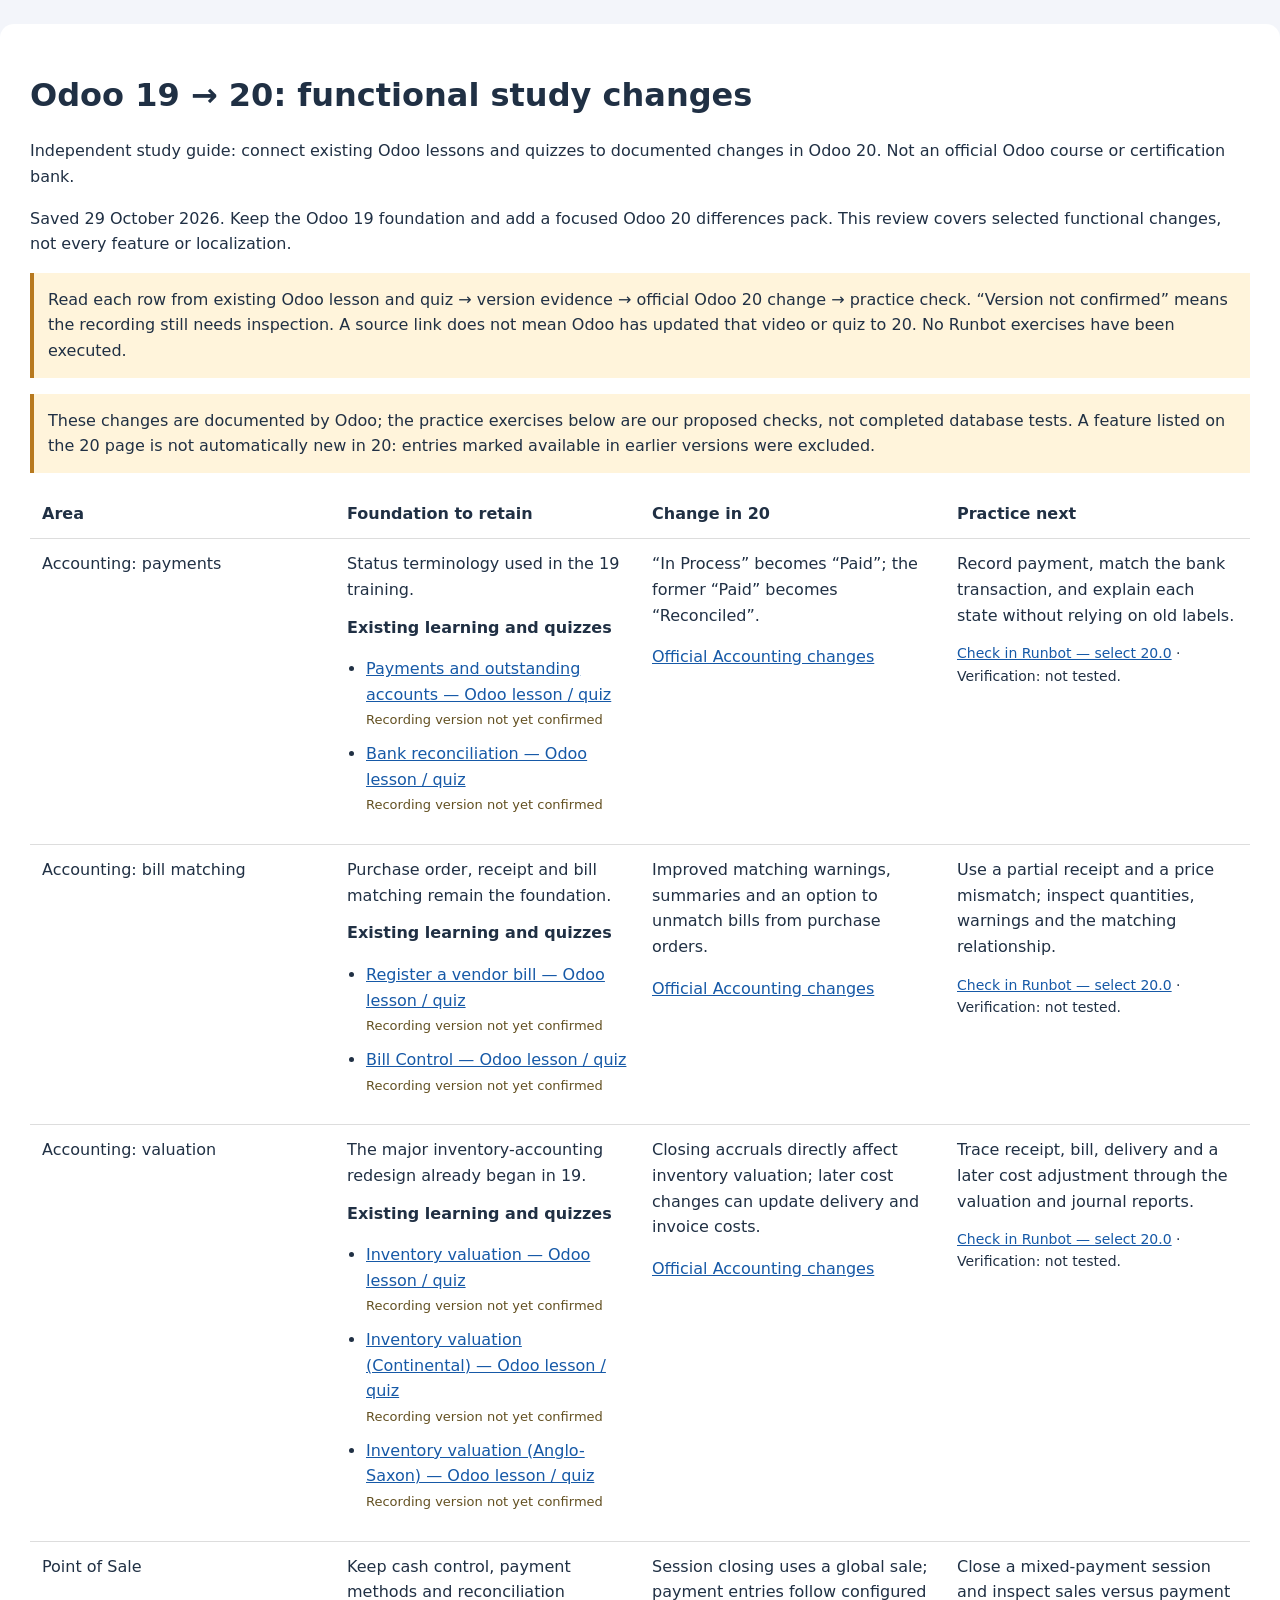
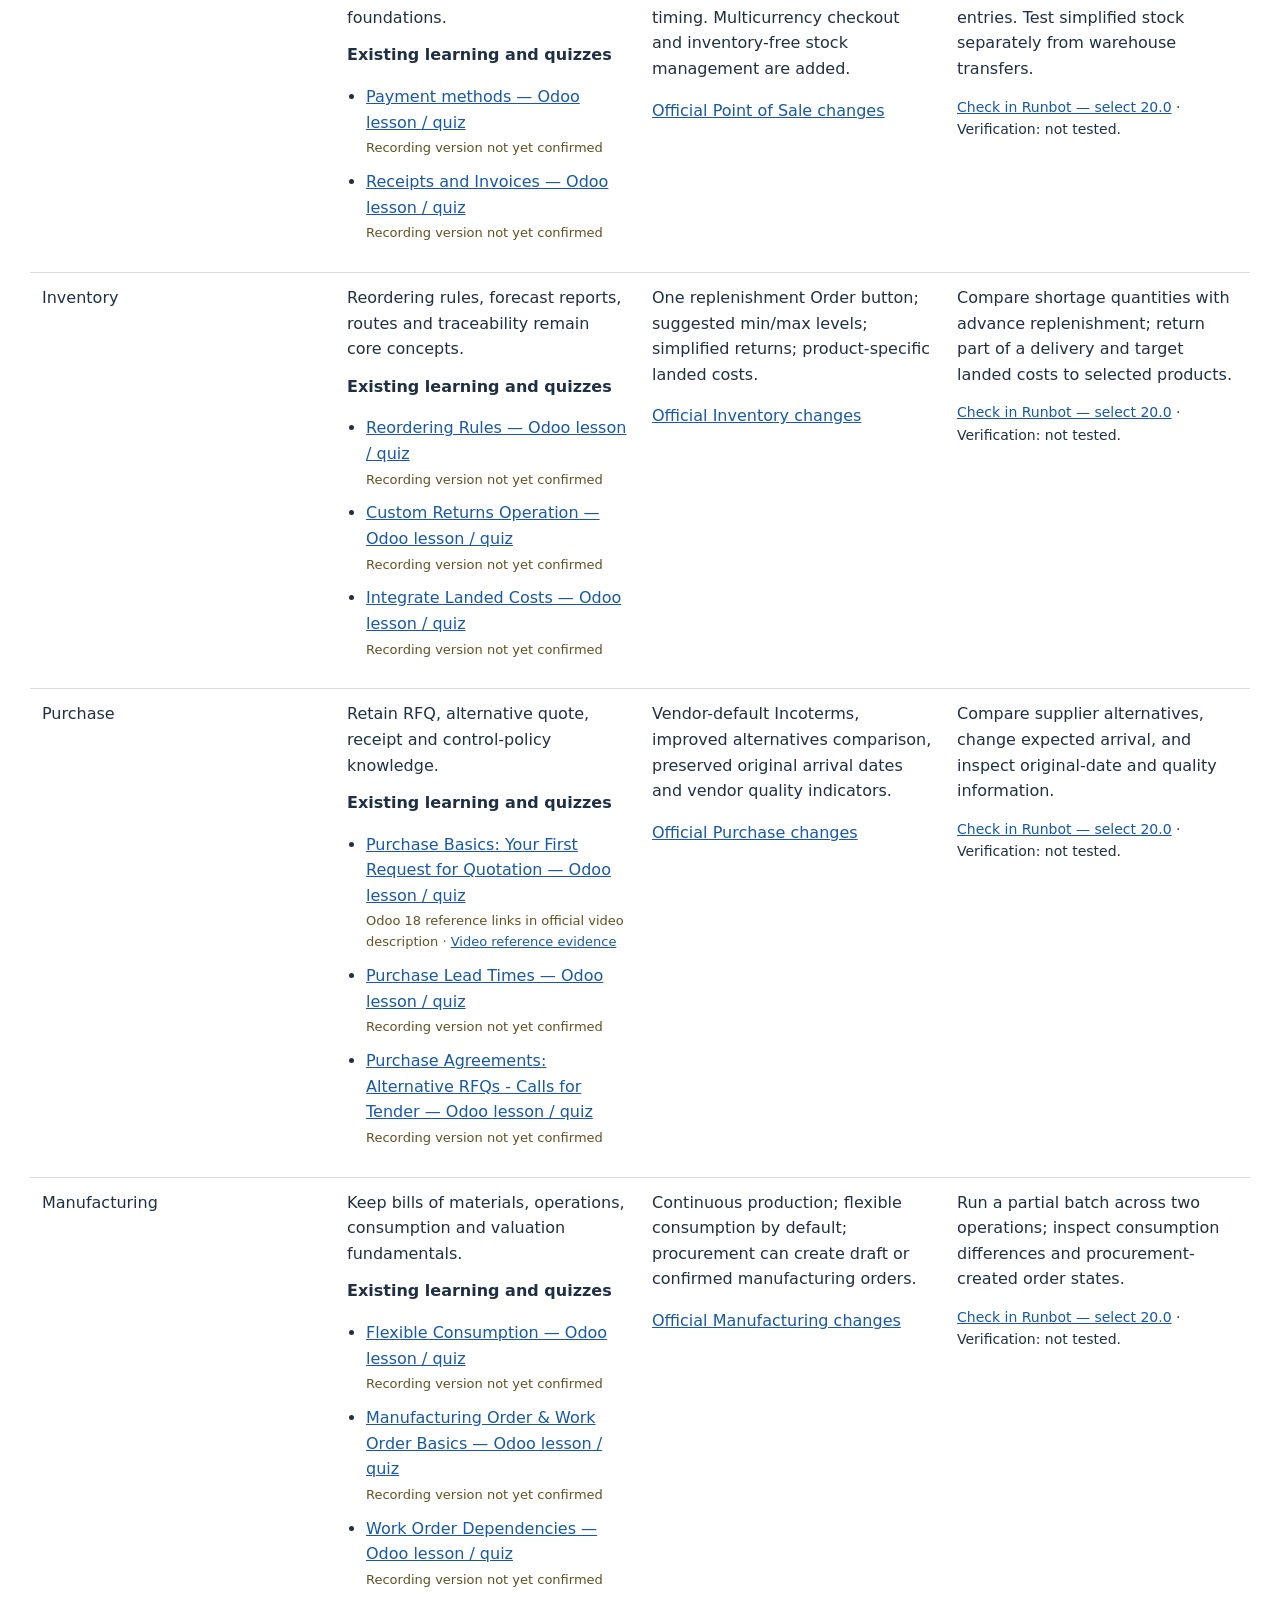
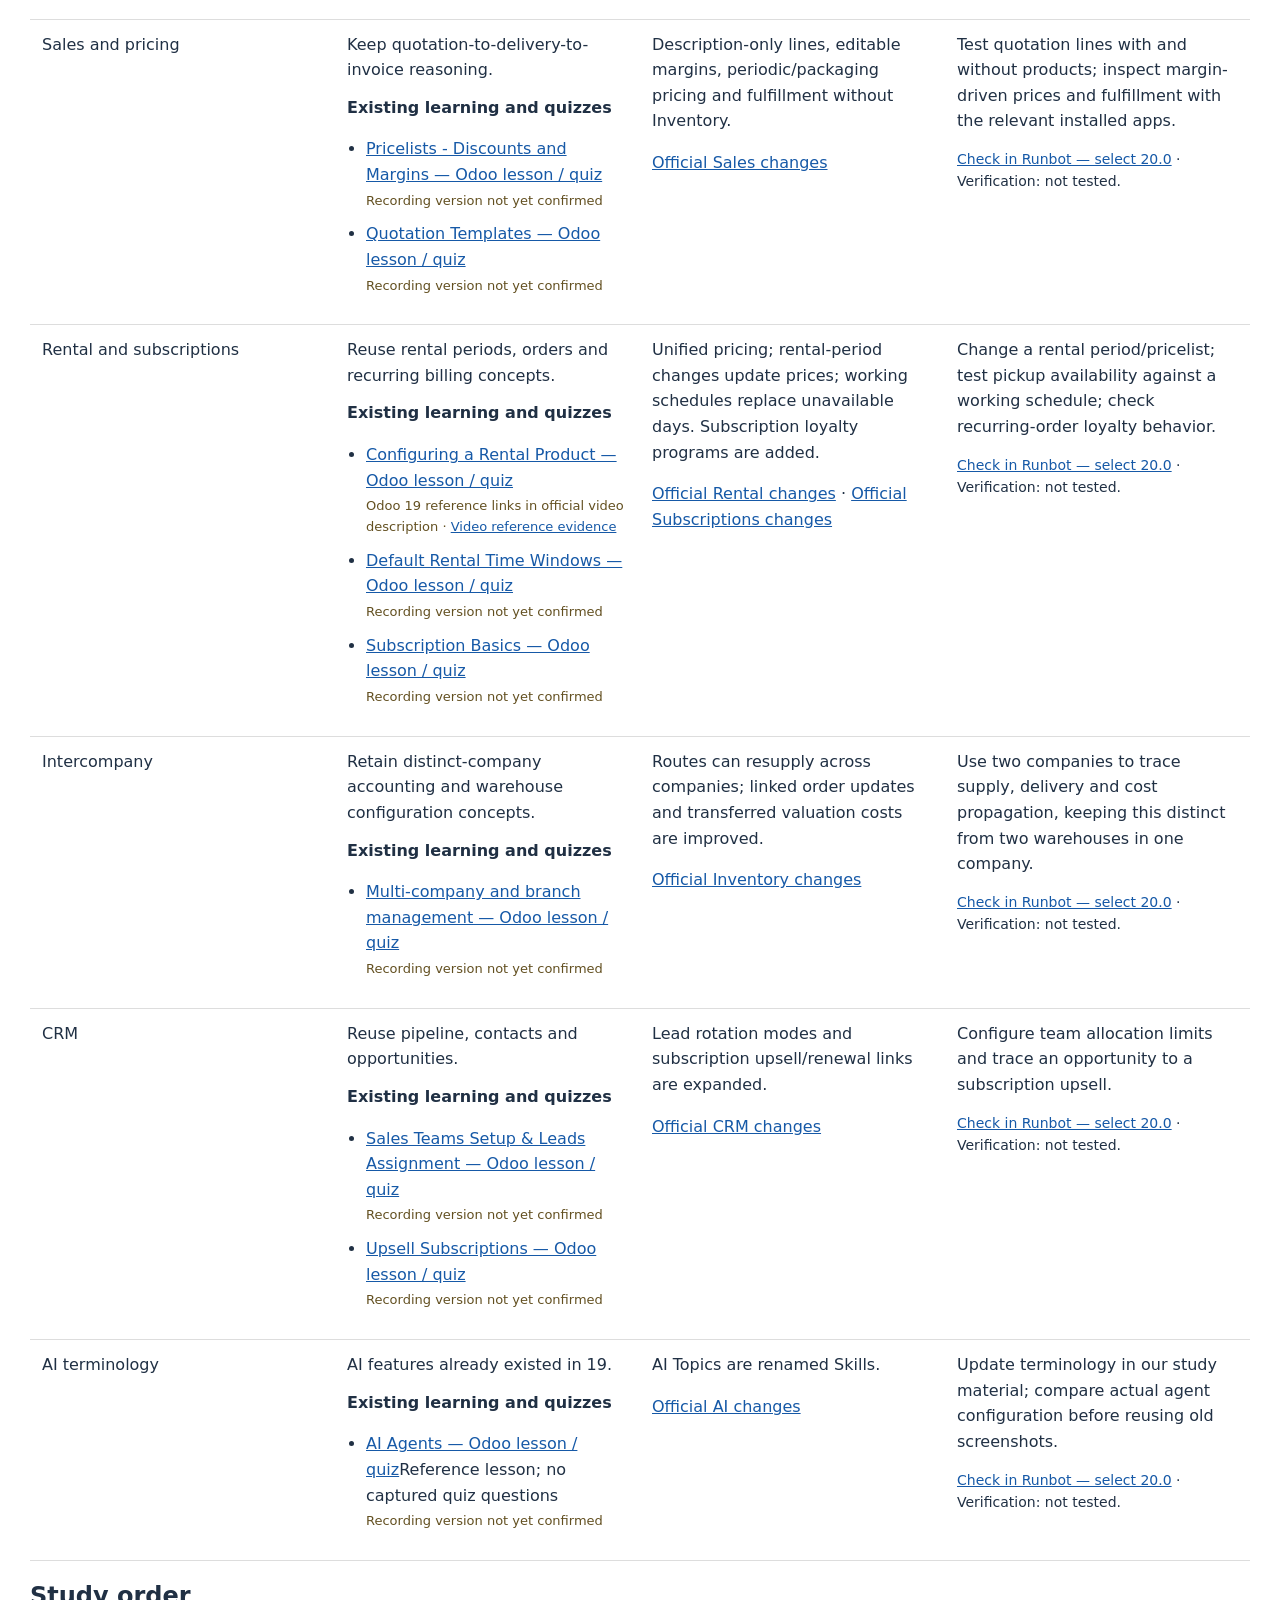
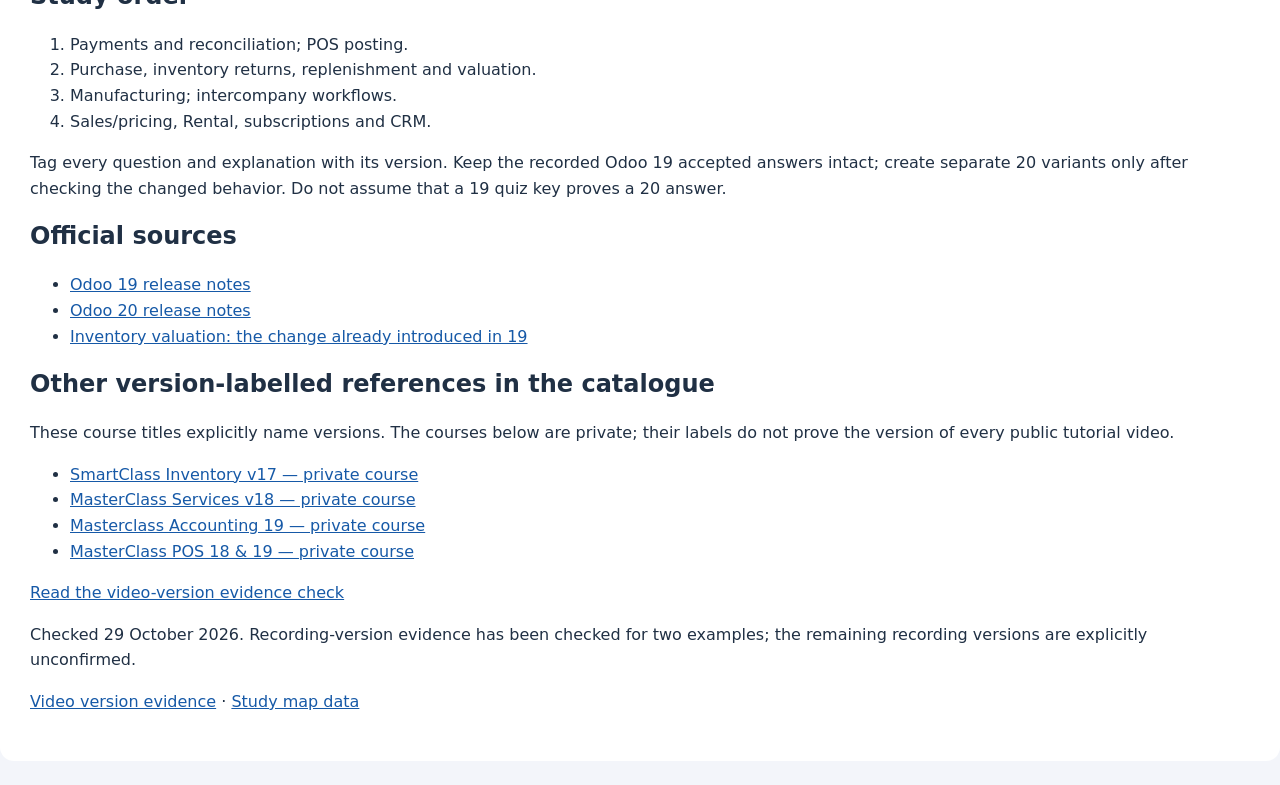
==== index.html @ f06b086a "Add version-linked Odoo 19 to 20 study map" ====
<!doctype html>
<html lang="en"><head><meta charset="utf-8"><meta name="viewport" content="width=device-width,initial-scale=1"><title>Odoo 19 → 20: functional study changes</title><style>body{font:16px/1.6 system-ui;color:#203044;background:#f3f5fa;margin:0}main{max-width:1100px;margin:24px auto;padding:30px;background:white;border-radius:14px}a{color:#1659a7}table{border-collapse:collapse;width:100%}td,th{padding:12px;text-align:left;border-bottom:1px solid #ddd;vertical-align:top}.note{padding:14px;background:#fff4db;border-left:4px solid #b7791f}h1,h2{line-height:1.3}@media(max-width:700px){main{margin:0;padding:18px}table{font-size:13px}} .learning-material ul{padding-left:19px}.version-note{font-size:13px;color:#635021;margin:3px 0 10px}.runbot-check{font-size:14px}.learning-material{margin-top:12px}table{table-layout:fixed}td{overflow-wrap:anywhere}main{max-width:1350px}</style><main><h1>Odoo 19 → 20: functional study changes</h1><p>Independent study guide: connect existing Odoo lessons and quizzes to documented changes in Odoo 20. Not an official Odoo course or certification bank.</p><p>Saved 29 October 2026. Keep the Odoo 19 foundation and add a focused Odoo 20 differences pack. This review covers selected functional changes, not every feature or localization.</p><div id="learning-version-guide" class="note">Read each row from existing Odoo lesson and quiz → version evidence → official Odoo 20 change → practice check. “Version not confirmed” means the recording still needs inspection. A source link does not mean Odoo has updated that video or quiz to 20. No Runbot exercises have been executed.</div><p class="note">These changes are documented by Odoo; the practice exercises below are our proposed checks, not completed database tests. A feature listed on the 20 page is not automatically new in 20: entries marked available in earlier versions were excluded.</p><table><thead><tr><th>Area</th><th>Foundation to retain</th><th>Change in 20</th><th>Practice next</th></tr></thead><tbody><tr><td>Accounting: payments</td><td>Status terminology used in the 19 training.<div class="learning-material"><strong>Existing learning and quizzes</strong><ul><li><a href="https://www.odoo.com/slides/slide/payments-and-outstanding-accounts-10561" target="_blank" rel="noopener noreferrer">Payments and outstanding accounts — Odoo lesson / quiz</a><p class="version-note">Recording version not yet confirmed</p></li><li><a href="https://www.odoo.com/slides/slide/bank-reconciliation-6562" target="_blank" rel="noopener noreferrer">Bank reconciliation — Odoo lesson / quiz</a><p class="version-note">Recording version not yet confirmed</p></li></ul></div></td><td>“In Process” becomes “Paid”; the former “Paid” becomes “Reconciled”.<p class="change-source"><a href="https://www.odoo.com/odoo-20-release-notes#table_of_content_heading_1_79" target="_blank" rel="noopener noreferrer">Official Accounting changes</a></p></td><td>Record payment, match the bank transaction, and explain each state without relying on old labels.<p class="runbot-check"><a href="https://runbot.odoo.com/" target="_blank" rel="noopener noreferrer">Check in Runbot — select 20.0</a> · Verification: not tested.</p></td></tr><tr><td>Accounting: bill matching</td><td>Purchase order, receipt and bill matching remain the foundation.<div class="learning-material"><strong>Existing learning and quizzes</strong><ul><li><a href="https://www.odoo.com/slides/slide/register-a-vendor-bill-6582" target="_blank" rel="noopener noreferrer">Register a vendor bill — Odoo lesson / quiz</a><p class="version-note">Recording version not yet confirmed</p></li><li><a href="https://www.odoo.com/slides/slide/bill-control-628" target="_blank" rel="noopener noreferrer">Bill Control — Odoo lesson / quiz</a><p class="version-note">Recording version not yet confirmed</p></li></ul></div></td><td>Improved matching warnings, summaries and an option to unmatch bills from purchase orders.<p class="change-source"><a href="https://www.odoo.com/odoo-20-release-notes#table_of_content_heading_1_79" target="_blank" rel="noopener noreferrer">Official Accounting changes</a></p></td><td>Use a partial receipt and a price mismatch; inspect quantities, warnings and the matching relationship.<p class="runbot-check"><a href="https://runbot.odoo.com/" target="_blank" rel="noopener noreferrer">Check in Runbot — select 20.0</a> · Verification: not tested.</p></td></tr><tr><td>Accounting: valuation</td><td>The major inventory-accounting redesign already began in 19.<div class="learning-material"><strong>Existing learning and quizzes</strong><ul><li><a href="https://www.odoo.com/slides/slide/inventory-valuation-7255" target="_blank" rel="noopener noreferrer">Inventory valuation — Odoo lesson / quiz</a><p class="version-note">Recording version not yet confirmed</p></li><li><a href="https://www.odoo.com/slides/slide/inventory-valuation-continental-7064" target="_blank" rel="noopener noreferrer">Inventory valuation (Continental) — Odoo lesson / quiz</a><p class="version-note">Recording version not yet confirmed</p></li><li><a href="https://www.odoo.com/slides/slide/inventory-valuation-anglo-saxon-7305" target="_blank" rel="noopener noreferrer">Inventory valuation (Anglo-Saxon) — Odoo lesson / quiz</a><p class="version-note">Recording version not yet confirmed</p></li></ul></div></td><td>Closing accruals directly affect inventory valuation; later cost changes can update delivery and invoice costs.<p class="change-source"><a href="https://www.odoo.com/odoo-20-release-notes#table_of_content_heading_1_79" target="_blank" rel="noopener noreferrer">Official Accounting changes</a></p></td><td>Trace receipt, bill, delivery and a later cost adjustment through the valuation and journal reports.<p class="runbot-check"><a href="https://runbot.odoo.com/" target="_blank" rel="noopener noreferrer">Check in Runbot — select 20.0</a> · Verification: not tested.</p></td></tr><tr><td>Point of Sale</td><td>Keep cash control, payment methods and reconciliation foundations.<div class="learning-material"><strong>Existing learning and quizzes</strong><ul><li><a href="https://www.odoo.com/slides/slide/payment-methods-9641" target="_blank" rel="noopener noreferrer">Payment methods — Odoo lesson / quiz</a><p class="version-note">Recording version not yet confirmed</p></li><li><a href="https://www.odoo.com/slides/slide/receipts-and-invoices-12833" target="_blank" rel="noopener noreferrer">Receipts and Invoices — Odoo lesson / quiz</a><p class="version-note">Recording version not yet confirmed</p></li></ul></div></td><td>Session closing uses a global sale; payment entries follow configured timing. Multicurrency checkout and inventory-free stock management are added.<p class="change-source"><a href="https://www.odoo.com/odoo-20-release-notes#table_of_content_heading_1_116" target="_blank" rel="noopener noreferrer">Official Point of Sale changes</a></p></td><td>Close a mixed-payment session and inspect sales versus payment entries. Test simplified stock separately from warehouse transfers.<p class="runbot-check"><a href="https://runbot.odoo.com/" target="_blank" rel="noopener noreferrer">Check in Runbot — select 20.0</a> · Verification: not tested.</p></td></tr><tr><td>Inventory</td><td>Reordering rules, forecast reports, routes and traceability remain core concepts.<div class="learning-material"><strong>Existing learning and quizzes</strong><ul><li><a href="https://www.odoo.com/slides/slide/reordering-rules-5378" target="_blank" rel="noopener noreferrer">Reordering Rules — Odoo lesson / quiz</a><p class="version-note">Recording version not yet confirmed</p></li><li><a href="https://www.odoo.com/slides/slide/custom-returns-operation-7351" target="_blank" rel="noopener noreferrer">Custom Returns Operation — Odoo lesson / quiz</a><p class="version-note">Recording version not yet confirmed</p></li><li><a href="https://www.odoo.com/slides/slide/integrate-landed-costs-662" target="_blank" rel="noopener noreferrer">Integrate Landed Costs — Odoo lesson / quiz</a><p class="version-note">Recording version not yet confirmed</p></li></ul></div></td><td>One replenishment Order button; suggested min/max levels; simplified returns; product-specific landed costs.<p class="change-source"><a href="https://www.odoo.com/odoo-20-release-notes#table_of_content_heading_1_104" target="_blank" rel="noopener noreferrer">Official Inventory changes</a></p></td><td>Compare shortage quantities with advance replenishment; return part of a delivery and target landed costs to selected products.<p class="runbot-check"><a href="https://runbot.odoo.com/" target="_blank" rel="noopener noreferrer">Check in Runbot — select 20.0</a> · Verification: not tested.</p></td></tr><tr><td>Purchase</td><td>Retain RFQ, alternative quote, receipt and control-policy knowledge.<div class="learning-material"><strong>Existing learning and quizzes</strong><ul><li><a href="https://www.odoo.com/slides/slide/purchase-basics-your-first-request-for-quotation-623" target="_blank" rel="noopener noreferrer">Purchase Basics: Your First Request for Quotation — Odoo lesson / quiz</a><p class="version-note">Odoo 18 reference links in official video description · <a href="video-versions.html">Video reference evidence</a></p></li><li><a href="https://www.odoo.com/slides/slide/purchase-lead-times-624" target="_blank" rel="noopener noreferrer">Purchase Lead Times — Odoo lesson / quiz</a><p class="version-note">Recording version not yet confirmed</p></li><li><a href="https://www.odoo.com/slides/slide/purchase-agreements-alternative-rfqs-calls-for-tender-7347" target="_blank" rel="noopener noreferrer">Purchase Agreements: Alternative RFQs - Calls for Tender — Odoo lesson / quiz</a><p class="version-note">Recording version not yet confirmed</p></li></ul></div></td><td>Vendor-default Incoterms, improved alternatives comparison, preserved original arrival dates and vendor quality indicators.<p class="change-source"><a href="https://www.odoo.com/odoo-20-release-notes#table_of_content_heading_1_118" target="_blank" rel="noopener noreferrer">Official Purchase changes</a></p></td><td>Compare supplier alternatives, change expected arrival, and inspect original-date and quality information.<p class="runbot-check"><a href="https://runbot.odoo.com/" target="_blank" rel="noopener noreferrer">Check in Runbot — select 20.0</a> · Verification: not tested.</p></td></tr><tr><td>Manufacturing</td><td>Keep bills of materials, operations, consumption and valuation fundamentals.<div class="learning-material"><strong>Existing learning and quizzes</strong><ul><li><a href="https://www.odoo.com/slides/slide/flexible-consumption-7250" target="_blank" rel="noopener noreferrer">Flexible Consumption — Odoo lesson / quiz</a><p class="version-note">Recording version not yet confirmed</p></li><li><a href="https://www.odoo.com/slides/slide/manufacturing-order-work-order-basics-5960" target="_blank" rel="noopener noreferrer">Manufacturing Order &amp; Work Order Basics — Odoo lesson / quiz</a><p class="version-note">Recording version not yet confirmed</p></li><li><a href="https://www.odoo.com/slides/slide/work-order-dependencies-7411" target="_blank" rel="noopener noreferrer">Work Order Dependencies — Odoo lesson / quiz</a><p class="version-note">Recording version not yet confirmed</p></li></ul></div></td><td>Continuous production; flexible consumption by default; procurement can create draft or confirmed manufacturing orders.<p class="change-source"><a href="https://www.odoo.com/odoo-20-release-notes#table_of_content_heading_1_108" target="_blank" rel="noopener noreferrer">Official Manufacturing changes</a></p></td><td>Run a partial batch across two operations; inspect consumption differences and procurement-created order states.<p class="runbot-check"><a href="https://runbot.odoo.com/" target="_blank" rel="noopener noreferrer">Check in Runbot — select 20.0</a> · Verification: not tested.</p></td></tr><tr><td>Sales and pricing</td><td>Keep quotation-to-delivery-to-invoice reasoning.<div class="learning-material"><strong>Existing learning and quizzes</strong><ul><li><a href="https://www.odoo.com/slides/slide/pricelists-discounts-and-margins-4537" target="_blank" rel="noopener noreferrer">Pricelists - Discounts and Margins — Odoo lesson / quiz</a><p class="version-note">Recording version not yet confirmed</p></li><li><a href="https://www.odoo.com/slides/slide/quotation-templates-8791" target="_blank" rel="noopener noreferrer">Quotation Templates — Odoo lesson / quiz</a><p class="version-note">Recording version not yet confirmed</p></li></ul></div></td><td>Description-only lines, editable margins, periodic/packaging pricing and fulfillment without Inventory.<p class="change-source"><a href="https://www.odoo.com/odoo-20-release-notes#table_of_content_heading_1_124" target="_blank" rel="noopener noreferrer">Official Sales changes</a></p></td><td>Test quotation lines with and without products; inspect margin-driven prices and fulfillment with the relevant installed apps.<p class="runbot-check"><a href="https://runbot.odoo.com/" target="_blank" rel="noopener noreferrer">Check in Runbot — select 20.0</a> · Verification: not tested.</p></td></tr><tr><td>Rental and subscriptions</td><td>Reuse rental periods, orders and recurring billing concepts.<div class="learning-material"><strong>Existing learning and quizzes</strong><ul><li><a href="https://www.odoo.com/slides/slide/configuring-a-rental-product-7314" target="_blank" rel="noopener noreferrer">Configuring a Rental Product — Odoo lesson / quiz</a><p class="version-note">Odoo 19 reference links in official video description · <a href="video-versions.html">Video reference evidence</a></p></li><li><a href="https://www.odoo.com/slides/slide/default-rental-time-windows-14599" target="_blank" rel="noopener noreferrer">Default Rental Time Windows — Odoo lesson / quiz</a><p class="version-note">Recording version not yet confirmed</p></li><li><a href="https://www.odoo.com/slides/slide/subscription-basics-697" target="_blank" rel="noopener noreferrer">Subscription Basics — Odoo lesson / quiz</a><p class="version-note">Recording version not yet confirmed</p></li></ul></div></td><td>Unified pricing; rental-period changes update prices; working schedules replace unavailable days. Subscription loyalty programs are added.<p class="change-source"><a href="https://www.odoo.com/odoo-20-release-notes#table_of_content_heading_1_122" target="_blank" rel="noopener noreferrer">Official Rental changes</a> · <a href="https://www.odoo.com/odoo-20-release-notes#table_of_content_heading_1_130" target="_blank" rel="noopener noreferrer">Official Subscriptions changes</a></p></td><td>Change a rental period/pricelist; test pickup availability against a working schedule; check recurring-order loyalty behavior.<p class="runbot-check"><a href="https://runbot.odoo.com/" target="_blank" rel="noopener noreferrer">Check in Runbot — select 20.0</a> · Verification: not tested.</p></td></tr><tr><td>Intercompany</td><td>Retain distinct-company accounting and warehouse configuration concepts.<div class="learning-material"><strong>Existing learning and quizzes</strong><ul><li><a href="https://www.odoo.com/slides/slide/multi-company-and-branch-management-10422" target="_blank" rel="noopener noreferrer">Multi-company and branch management — Odoo lesson / quiz</a><p class="version-note">Recording version not yet confirmed</p></li></ul></div></td><td>Routes can resupply across companies; linked order updates and transferred valuation costs are improved.<p class="change-source"><a href="https://www.odoo.com/odoo-20-release-notes#table_of_content_heading_1_104" target="_blank" rel="noopener noreferrer">Official Inventory changes</a></p></td><td>Use two companies to trace supply, delivery and cost propagation, keeping this distinct from two warehouses in one company.<p class="runbot-check"><a href="https://runbot.odoo.com/" target="_blank" rel="noopener noreferrer">Check in Runbot — select 20.0</a> · Verification: not tested.</p></td></tr><tr><td>CRM</td><td>Reuse pipeline, contacts and opportunities.<div class="learning-material"><strong>Existing learning and quizzes</strong><ul><li><a href="https://www.odoo.com/slides/slide/sales-teams-setup-leads-assignment-7507" target="_blank" rel="noopener noreferrer">Sales Teams Setup &amp; Leads Assignment — Odoo lesson / quiz</a><p class="version-note">Recording version not yet confirmed</p></li><li><a href="https://www.odoo.com/slides/slide/upsell-subscriptions-698" target="_blank" rel="noopener noreferrer">Upsell Subscriptions — Odoo lesson / quiz</a><p class="version-note">Recording version not yet confirmed</p></li></ul></div></td><td>Lead rotation modes and subscription upsell/renewal links are expanded.<p class="change-source"><a href="https://www.odoo.com/odoo-20-release-notes#table_of_content_heading_1_89" target="_blank" rel="noopener noreferrer">Official CRM changes</a></p></td><td>Configure team allocation limits and trace an opportunity to a subscription upsell.<p class="runbot-check"><a href="https://runbot.odoo.com/" target="_blank" rel="noopener noreferrer">Check in Runbot — select 20.0</a> · Verification: not tested.</p></td></tr><tr><td>AI terminology</td><td>AI features already existed in 19.<div class="learning-material"><strong>Existing learning and quizzes</strong><ul><li><a href="https://www.odoo.com/slides/slide/ai-agents-13316" target="_blank" rel="noopener noreferrer">AI Agents — Odoo lesson / quiz</a><span>Reference lesson; no captured quiz questions</span><p class="version-note">Recording version not yet confirmed</p></li></ul></div></td><td>AI Topics are renamed Skills.<p class="change-source"><a href="https://www.odoo.com/odoo-20-release-notes#table_of_content_heading_1_81" target="_blank" rel="noopener noreferrer">Official AI changes</a></p></td><td>Update terminology in our study material; compare actual agent configuration before reusing old screenshots.<p class="runbot-check"><a href="https://runbot.odoo.com/" target="_blank" rel="noopener noreferrer">Check in Runbot — select 20.0</a> · Verification: not tested.</p></td></tr></tbody></table><h2>Study order</h2><ol><li>Payments and reconciliation; POS posting.</li><li>Purchase, inventory returns, replenishment and valuation.</li><li>Manufacturing; intercompany workflows.</li><li>Sales/pricing, Rental, subscriptions and CRM.</li></ol><p>Tag every question and explanation with its version. Keep the recorded Odoo 19 accepted answers intact; create separate 20 variants only after checking the changed behavior. Do not assume that a 19 quiz key proves a 20 answer.</p><h2>Official sources</h2><ul><li><a href="https://www.odoo.com/odoo-19-release-notes" target="_blank" rel="noopener noreferrer">Odoo 19 release notes</a></li><li><a href="https://www.odoo.com/odoo-20-release-notes" target="_blank" rel="noopener noreferrer">Odoo 20 release notes</a></li><li><a href="https://www.odoo.com/documentation/20.0/applications/inventory_and_mrp/inventory/inventory_valuation/cheat_sheet.html" target="_blank" rel="noopener noreferrer">Inventory valuation: the change already introduced in 19</a></li></ul><section id="version-labelled-courses"><h2>Other version-labelled references in the catalogue</h2><p>These course titles explicitly name versions. The courses below are private; their labels do not prove the version of every public tutorial video.</p><ul><li><a href="https://www.odoo.com/slides/smartclass-inventory-v17-335" target="_blank" rel="noopener noreferrer">SmartClass Inventory v17 — private course</a></li><li><a href="https://www.odoo.com/slides/masterclass-services-v18-467" target="_blank" rel="noopener noreferrer">MasterClass Services v18 — private course</a></li><li><a href="https://www.odoo.com/slides/masterclass-accounting-19-507" target="_blank" rel="noopener noreferrer">Masterclass Accounting 19 — private course</a></li><li><a href="https://www.odoo.com/slides/masterclass-pos-18-19-435" target="_blank" rel="noopener noreferrer">MasterClass POS 18 &amp; 19 — private course</a></li></ul><a href="video-versions.html">Read the video-version evidence check</a></section><p>Checked 29 October 2026. Recording-version evidence has been checked for two examples; the remaining recording versions are explicitly unconfirmed.</p><p><a href="video-versions.html">Video version evidence</a> · <a href="study-map.json">Study map data</a></p></main></head></html>
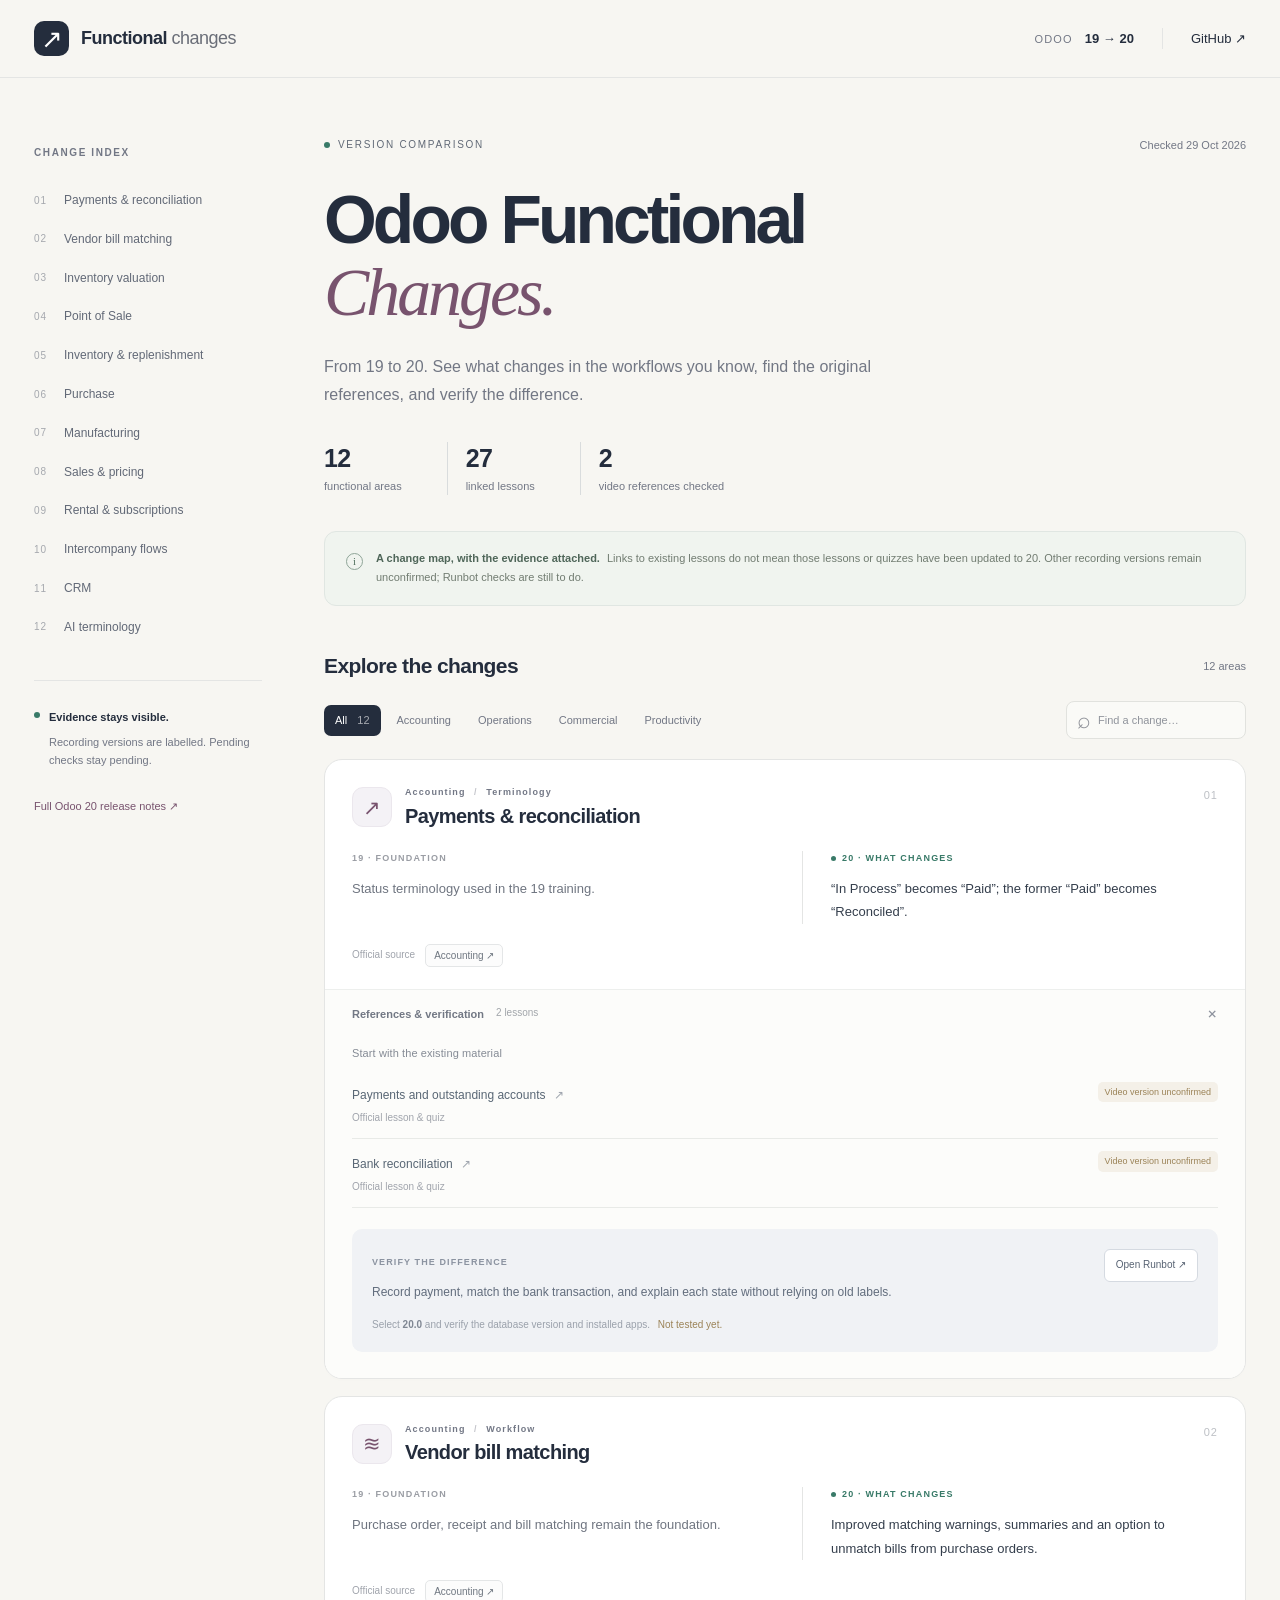
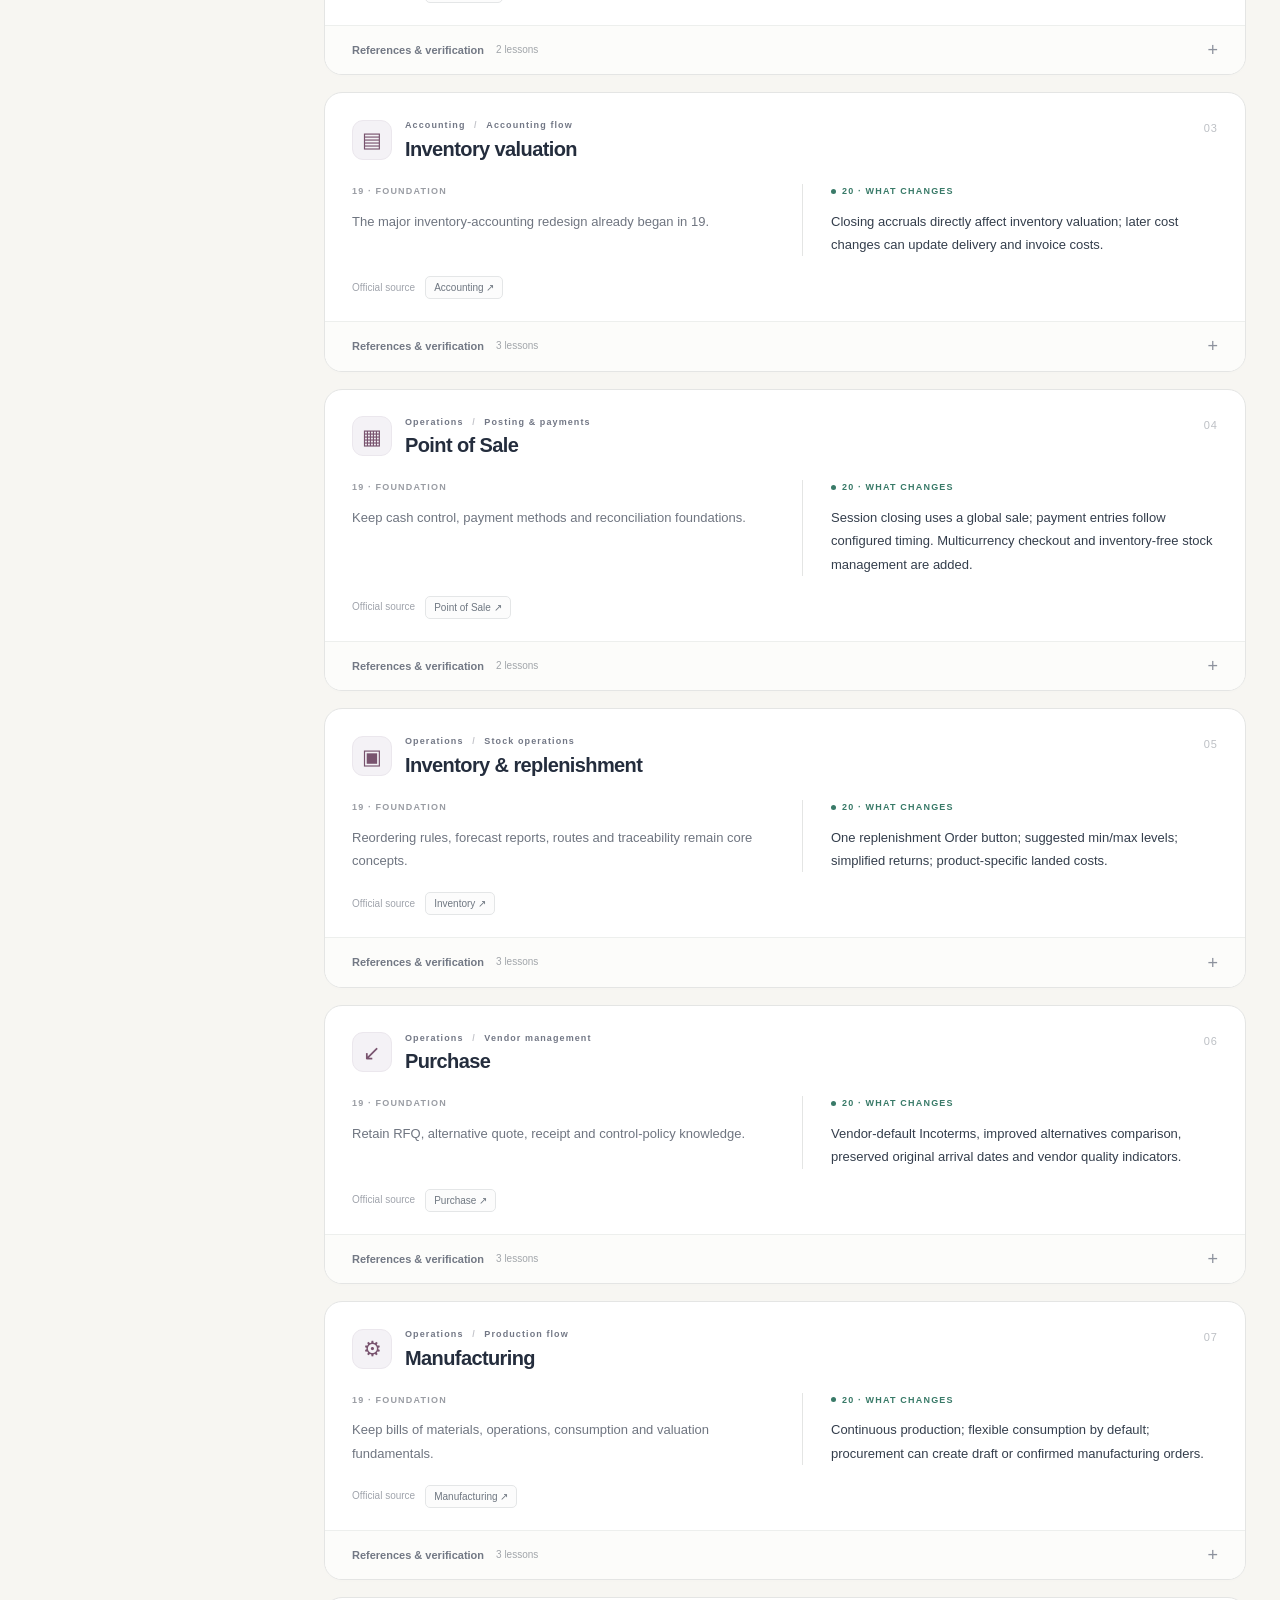
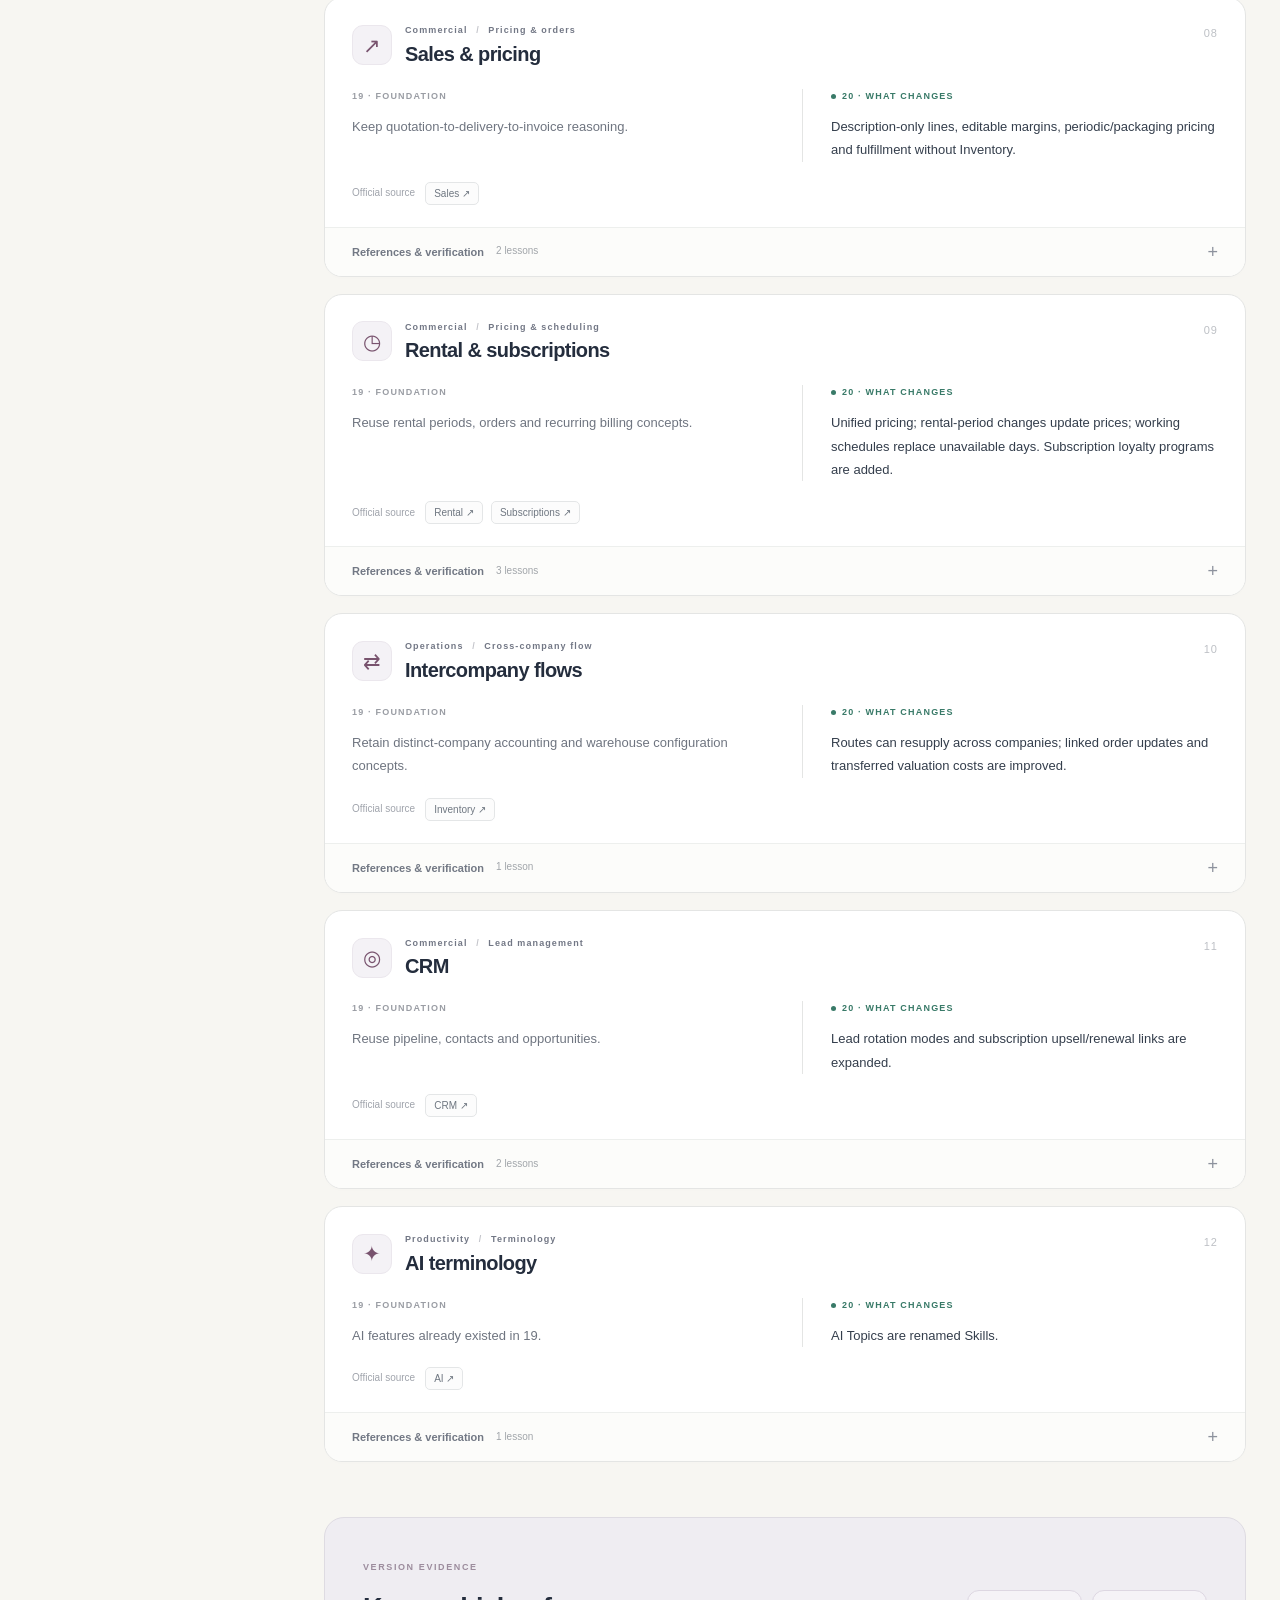
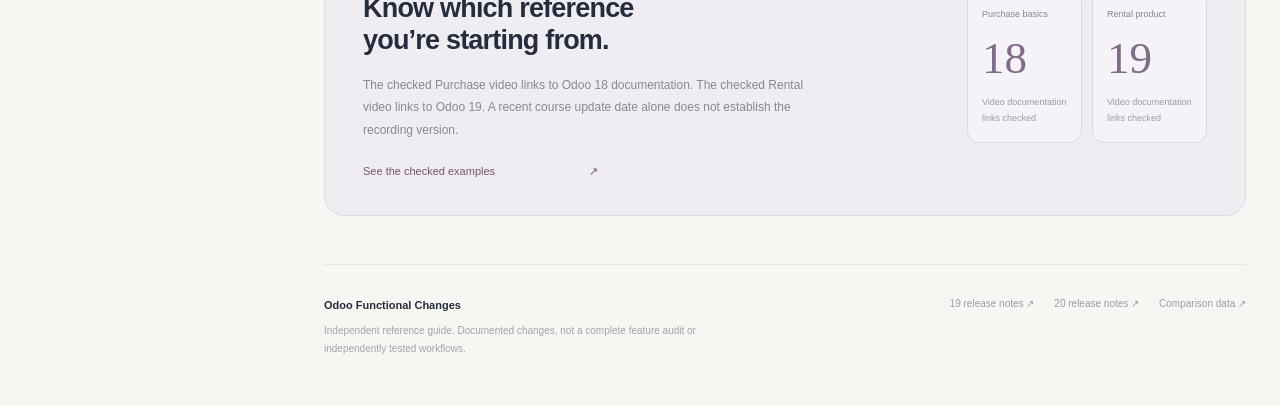
==== commit b646b9a7: "Redesign Odoo Functional Changes with module filters and version evidence" ====
--- a/index.html
+++ b/index.html
@@ -1,2 +1,57 @@
-<!doctype html>
-<html lang="en"><head><meta charset="utf-8"><meta name="viewport" content="width=device-width,initial-scale=1"><title>Odoo 19 → 20: functional study changes</title><style>body{font:16px/1.6 system-ui;color:#203044;background:#f3f5fa;margin:0}main{max-width:1100px;margin:24px auto;padding:30px;background:white;border-radius:14px}a{color:#1659a7}table{border-collapse:collapse;width:100%}td,th{padding:12px;text-align:left;border-bottom:1px solid #ddd;vertical-align:top}.note{padding:14px;background:#fff4db;border-left:4px solid #b7791f}h1,h2{line-height:1.3}@media(max-width:700px){main{margin:0;padding:18px}table{font-size:13px}} .learning-material ul{padding-left:19px}.version-note{font-size:13px;color:#635021;margin:3px 0 10px}.runbot-check{font-size:14px}.learning-material{margin-top:12px}table{table-layout:fixed}td{overflow-wrap:anywhere}main{max-width:1350px}</style><main><h1>Odoo 19 → 20: functional study changes</h1><p>Independent study guide: connect existing Odoo lessons and quizzes to documented changes in Odoo 20. Not an official Odoo course or certification bank.</p><p>Saved 29 October 2026. Keep the Odoo 19 foundation and add a focused Odoo 20 differences pack. This review covers selected functional changes, not every feature or localization.</p><div id="learning-version-guide" class="note">Read each row from existing Odoo lesson and quiz → version evidence → official Odoo 20 change → practice check. “Version not confirmed” means the recording still needs inspection. A source link does not mean Odoo has updated that video or quiz to 20. No Runbot exercises have been executed.</div><p class="note">These changes are documented by Odoo; the practice exercises below are our proposed checks, not completed database tests. A feature listed on the 20 page is not automatically new in 20: entries marked available in earlier versions were excluded.</p><table><thead><tr><th>Area</th><th>Foundation to retain</th><th>Change in 20</th><th>Practice next</th></tr></thead><tbody><tr><td>Accounting: payments</td><td>Status terminology used in the 19 training.<div class="learning-material"><strong>Existing learning and quizzes</strong><ul><li><a href="https://www.odoo.com/slides/slide/payments-and-outstanding-accounts-10561" target="_blank" rel="noopener noreferrer">Payments and outstanding accounts — Odoo lesson / quiz</a><p class="version-note">Recording version not yet confirmed</p></li><li><a href="https://www.odoo.com/slides/slide/bank-reconciliation-6562" target="_blank" rel="noopener noreferrer">Bank reconciliation — Odoo lesson / quiz</a><p class="version-note">Recording version not yet confirmed</p></li></ul></div></td><td>“In Process” becomes “Paid”; the former “Paid” becomes “Reconciled”.<p class="change-source"><a href="https://www.odoo.com/odoo-20-release-notes#table_of_content_heading_1_79" target="_blank" rel="noopener noreferrer">Official Accounting changes</a></p></td><td>Record payment, match the bank transaction, and explain each state without relying on old labels.<p class="runbot-check"><a href="https://runbot.odoo.com/" target="_blank" rel="noopener noreferrer">Check in Runbot — select 20.0</a> · Verification: not tested.</p></td></tr><tr><td>Accounting: bill matching</td><td>Purchase order, receipt and bill matching remain the foundation.<div class="learning-material"><strong>Existing learning and quizzes</strong><ul><li><a href="https://www.odoo.com/slides/slide/register-a-vendor-bill-6582" target="_blank" rel="noopener noreferrer">Register a vendor bill — Odoo lesson / quiz</a><p class="version-note">Recording version not yet confirmed</p></li><li><a href="https://www.odoo.com/slides/slide/bill-control-628" target="_blank" rel="noopener noreferrer">Bill Control — Odoo lesson / quiz</a><p class="version-note">Recording version not yet confirmed</p></li></ul></div></td><td>Improved matching warnings, summaries and an option to unmatch bills from purchase orders.<p class="change-source"><a href="https://www.odoo.com/odoo-20-release-notes#table_of_content_heading_1_79" target="_blank" rel="noopener noreferrer">Official Accounting changes</a></p></td><td>Use a partial receipt and a price mismatch; inspect quantities, warnings and the matching relationship.<p class="runbot-check"><a href="https://runbot.odoo.com/" target="_blank" rel="noopener noreferrer">Check in Runbot — select 20.0</a> · Verification: not tested.</p></td></tr><tr><td>Accounting: valuation</td><td>The major inventory-accounting redesign already began in 19.<div class="learning-material"><strong>Existing learning and quizzes</strong><ul><li><a href="https://www.odoo.com/slides/slide/inventory-valuation-7255" target="_blank" rel="noopener noreferrer">Inventory valuation — Odoo lesson / quiz</a><p class="version-note">Recording version not yet confirmed</p></li><li><a href="https://www.odoo.com/slides/slide/inventory-valuation-continental-7064" target="_blank" rel="noopener noreferrer">Inventory valuation (Continental) — Odoo lesson / quiz</a><p class="version-note">Recording version not yet confirmed</p></li><li><a href="https://www.odoo.com/slides/slide/inventory-valuation-anglo-saxon-7305" target="_blank" rel="noopener noreferrer">Inventory valuation (Anglo-Saxon) — Odoo lesson / quiz</a><p class="version-note">Recording version not yet confirmed</p></li></ul></div></td><td>Closing accruals directly affect inventory valuation; later cost changes can update delivery and invoice costs.<p class="change-source"><a href="https://www.odoo.com/odoo-20-release-notes#table_of_content_heading_1_79" target="_blank" rel="noopener noreferrer">Official Accounting changes</a></p></td><td>Trace receipt, bill, delivery and a later cost adjustment through the valuation and journal reports.<p class="runbot-check"><a href="https://runbot.odoo.com/" target="_blank" rel="noopener noreferrer">Check in Runbot — select 20.0</a> · Verification: not tested.</p></td></tr><tr><td>Point of Sale</td><td>Keep cash control, payment methods and reconciliation foundations.<div class="learning-material"><strong>Existing learning and quizzes</strong><ul><li><a href="https://www.odoo.com/slides/slide/payment-methods-9641" target="_blank" rel="noopener noreferrer">Payment methods — Odoo lesson / quiz</a><p class="version-note">Recording version not yet confirmed</p></li><li><a href="https://www.odoo.com/slides/slide/receipts-and-invoices-12833" target="_blank" rel="noopener noreferrer">Receipts and Invoices — Odoo lesson / quiz</a><p class="version-note">Recording version not yet confirmed</p></li></ul></div></td><td>Session closing uses a global sale; payment entries follow configured timing. Multicurrency checkout and inventory-free stock management are added.<p class="change-source"><a href="https://www.odoo.com/odoo-20-release-notes#table_of_content_heading_1_116" target="_blank" rel="noopener noreferrer">Official Point of Sale changes</a></p></td><td>Close a mixed-payment session and inspect sales versus payment entries. Test simplified stock separately from warehouse transfers.<p class="runbot-check"><a href="https://runbot.odoo.com/" target="_blank" rel="noopener noreferrer">Check in Runbot — select 20.0</a> · Verification: not tested.</p></td></tr><tr><td>Inventory</td><td>Reordering rules, forecast reports, routes and traceability remain core concepts.<div class="learning-material"><strong>Existing learning and quizzes</strong><ul><li><a href="https://www.odoo.com/slides/slide/reordering-rules-5378" target="_blank" rel="noopener noreferrer">Reordering Rules — Odoo lesson / quiz</a><p class="version-note">Recording version not yet confirmed</p></li><li><a href="https://www.odoo.com/slides/slide/custom-returns-operation-7351" target="_blank" rel="noopener noreferrer">Custom Returns Operation — Odoo lesson / quiz</a><p class="version-note">Recording version not yet confirmed</p></li><li><a href="https://www.odoo.com/slides/slide/integrate-landed-costs-662" target="_blank" rel="noopener noreferrer">Integrate Landed Costs — Odoo lesson / quiz</a><p class="version-note">Recording version not yet confirmed</p></li></ul></div></td><td>One replenishment Order button; suggested min/max levels; simplified returns; product-specific landed costs.<p class="change-source"><a href="https://www.odoo.com/odoo-20-release-notes#table_of_content_heading_1_104" target="_blank" rel="noopener noreferrer">Official Inventory changes</a></p></td><td>Compare shortage quantities with advance replenishment; return part of a delivery and target landed costs to selected products.<p class="runbot-check"><a href="https://runbot.odoo.com/" target="_blank" rel="noopener noreferrer">Check in Runbot — select 20.0</a> · Verification: not tested.</p></td></tr><tr><td>Purchase</td><td>Retain RFQ, alternative quote, receipt and control-policy knowledge.<div class="learning-material"><strong>Existing learning and quizzes</strong><ul><li><a href="https://www.odoo.com/slides/slide/purchase-basics-your-first-request-for-quotation-623" target="_blank" rel="noopener noreferrer">Purchase Basics: Your First Request for Quotation — Odoo lesson / quiz</a><p class="version-note">Odoo 18 reference links in official video description · <a href="video-versions.html">Video reference evidence</a></p></li><li><a href="https://www.odoo.com/slides/slide/purchase-lead-times-624" target="_blank" rel="noopener noreferrer">Purchase Lead Times — Odoo lesson / quiz</a><p class="version-note">Recording version not yet confirmed</p></li><li><a href="https://www.odoo.com/slides/slide/purchase-agreements-alternative-rfqs-calls-for-tender-7347" target="_blank" rel="noopener noreferrer">Purchase Agreements: Alternative RFQs - Calls for Tender — Odoo lesson / quiz</a><p class="version-note">Recording version not yet confirmed</p></li></ul></div></td><td>Vendor-default Incoterms, improved alternatives comparison, preserved original arrival dates and vendor quality indicators.<p class="change-source"><a href="https://www.odoo.com/odoo-20-release-notes#table_of_content_heading_1_118" target="_blank" rel="noopener noreferrer">Official Purchase changes</a></p></td><td>Compare supplier alternatives, change expected arrival, and inspect original-date and quality information.<p class="runbot-check"><a href="https://runbot.odoo.com/" target="_blank" rel="noopener noreferrer">Check in Runbot — select 20.0</a> · Verification: not tested.</p></td></tr><tr><td>Manufacturing</td><td>Keep bills of materials, operations, consumption and valuation fundamentals.<div class="learning-material"><strong>Existing learning and quizzes</strong><ul><li><a href="https://www.odoo.com/slides/slide/flexible-consumption-7250" target="_blank" rel="noopener noreferrer">Flexible Consumption — Odoo lesson / quiz</a><p class="version-note">Recording version not yet confirmed</p></li><li><a href="https://www.odoo.com/slides/slide/manufacturing-order-work-order-basics-5960" target="_blank" rel="noopener noreferrer">Manufacturing Order &amp; Work Order Basics — Odoo lesson / quiz</a><p class="version-note">Recording version not yet confirmed</p></li><li><a href="https://www.odoo.com/slides/slide/work-order-dependencies-7411" target="_blank" rel="noopener noreferrer">Work Order Dependencies — Odoo lesson / quiz</a><p class="version-note">Recording version not yet confirmed</p></li></ul></div></td><td>Continuous production; flexible consumption by default; procurement can create draft or confirmed manufacturing orders.<p class="change-source"><a href="https://www.odoo.com/odoo-20-release-notes#table_of_content_heading_1_108" target="_blank" rel="noopener noreferrer">Official Manufacturing changes</a></p></td><td>Run a partial batch across two operations; inspect consumption differences and procurement-created order states.<p class="runbot-check"><a href="https://runbot.odoo.com/" target="_blank" rel="noopener noreferrer">Check in Runbot — select 20.0</a> · Verification: not tested.</p></td></tr><tr><td>Sales and pricing</td><td>Keep quotation-to-delivery-to-invoice reasoning.<div class="learning-material"><strong>Existing learning and quizzes</strong><ul><li><a href="https://www.odoo.com/slides/slide/pricelists-discounts-and-margins-4537" target="_blank" rel="noopener noreferrer">Pricelists - Discounts and Margins — Odoo lesson / quiz</a><p class="version-note">Recording version not yet confirmed</p></li><li><a href="https://www.odoo.com/slides/slide/quotation-templates-8791" target="_blank" rel="noopener noreferrer">Quotation Templates — Odoo lesson / quiz</a><p class="version-note">Recording version not yet confirmed</p></li></ul></div></td><td>Description-only lines, editable margins, periodic/packaging pricing and fulfillment without Inventory.<p class="change-source"><a href="https://www.odoo.com/odoo-20-release-notes#table_of_content_heading_1_124" target="_blank" rel="noopener noreferrer">Official Sales changes</a></p></td><td>Test quotation lines with and without products; inspect margin-driven prices and fulfillment with the relevant installed apps.<p class="runbot-check"><a href="https://runbot.odoo.com/" target="_blank" rel="noopener noreferrer">Check in Runbot — select 20.0</a> · Verification: not tested.</p></td></tr><tr><td>Rental and subscriptions</td><td>Reuse rental periods, orders and recurring billing concepts.<div class="learning-material"><strong>Existing learning and quizzes</strong><ul><li><a href="https://www.odoo.com/slides/slide/configuring-a-rental-product-7314" target="_blank" rel="noopener noreferrer">Configuring a Rental Product — Odoo lesson / quiz</a><p class="version-note">Odoo 19 reference links in official video description · <a href="video-versions.html">Video reference evidence</a></p></li><li><a href="https://www.odoo.com/slides/slide/default-rental-time-windows-14599" target="_blank" rel="noopener noreferrer">Default Rental Time Windows — Odoo lesson / quiz</a><p class="version-note">Recording version not yet confirmed</p></li><li><a href="https://www.odoo.com/slides/slide/subscription-basics-697" target="_blank" rel="noopener noreferrer">Subscription Basics — Odoo lesson / quiz</a><p class="version-note">Recording version not yet confirmed</p></li></ul></div></td><td>Unified pricing; rental-period changes update prices; working schedules replace unavailable days. Subscription loyalty programs are added.<p class="change-source"><a href="https://www.odoo.com/odoo-20-release-notes#table_of_content_heading_1_122" target="_blank" rel="noopener noreferrer">Official Rental changes</a> · <a href="https://www.odoo.com/odoo-20-release-notes#table_of_content_heading_1_130" target="_blank" rel="noopener noreferrer">Official Subscriptions changes</a></p></td><td>Change a rental period/pricelist; test pickup availability against a working schedule; check recurring-order loyalty behavior.<p class="runbot-check"><a href="https://runbot.odoo.com/" target="_blank" rel="noopener noreferrer">Check in Runbot — select 20.0</a> · Verification: not tested.</p></td></tr><tr><td>Intercompany</td><td>Retain distinct-company accounting and warehouse configuration concepts.<div class="learning-material"><strong>Existing learning and quizzes</strong><ul><li><a href="https://www.odoo.com/slides/slide/multi-company-and-branch-management-10422" target="_blank" rel="noopener noreferrer">Multi-company and branch management — Odoo lesson / quiz</a><p class="version-note">Recording version not yet confirmed</p></li></ul></div></td><td>Routes can resupply across companies; linked order updates and transferred valuation costs are improved.<p class="change-source"><a href="https://www.odoo.com/odoo-20-release-notes#table_of_content_heading_1_104" target="_blank" rel="noopener noreferrer">Official Inventory changes</a></p></td><td>Use two companies to trace supply, delivery and cost propagation, keeping this distinct from two warehouses in one company.<p class="runbot-check"><a href="https://runbot.odoo.com/" target="_blank" rel="noopener noreferrer">Check in Runbot — select 20.0</a> · Verification: not tested.</p></td></tr><tr><td>CRM</td><td>Reuse pipeline, contacts and opportunities.<div class="learning-material"><strong>Existing learning and quizzes</strong><ul><li><a href="https://www.odoo.com/slides/slide/sales-teams-setup-leads-assignment-7507" target="_blank" rel="noopener noreferrer">Sales Teams Setup &amp; Leads Assignment — Odoo lesson / quiz</a><p class="version-note">Recording version not yet confirmed</p></li><li><a href="https://www.odoo.com/slides/slide/upsell-subscriptions-698" target="_blank" rel="noopener noreferrer">Upsell Subscriptions — Odoo lesson / quiz</a><p class="version-note">Recording version not yet confirmed</p></li></ul></div></td><td>Lead rotation modes and subscription upsell/renewal links are expanded.<p class="change-source"><a href="https://www.odoo.com/odoo-20-release-notes#table_of_content_heading_1_89" target="_blank" rel="noopener noreferrer">Official CRM changes</a></p></td><td>Configure team allocation limits and trace an opportunity to a subscription upsell.<p class="runbot-check"><a href="https://runbot.odoo.com/" target="_blank" rel="noopener noreferrer">Check in Runbot — select 20.0</a> · Verification: not tested.</p></td></tr><tr><td>AI terminology</td><td>AI features already existed in 19.<div class="learning-material"><strong>Existing learning and quizzes</strong><ul><li><a href="https://www.odoo.com/slides/slide/ai-agents-13316" target="_blank" rel="noopener noreferrer">AI Agents — Odoo lesson / quiz</a><span>Reference lesson; no captured quiz questions</span><p class="version-note">Recording version not yet confirmed</p></li></ul></div></td><td>AI Topics are renamed Skills.<p class="change-source"><a href="https://www.odoo.com/odoo-20-release-notes#table_of_content_heading_1_81" target="_blank" rel="noopener noreferrer">Official AI changes</a></p></td><td>Update terminology in our study material; compare actual agent configuration before reusing old screenshots.<p class="runbot-check"><a href="https://runbot.odoo.com/" target="_blank" rel="noopener noreferrer">Check in Runbot — select 20.0</a> · Verification: not tested.</p></td></tr></tbody></table><h2>Study order</h2><ol><li>Payments and reconciliation; POS posting.</li><li>Purchase, inventory returns, replenishment and valuation.</li><li>Manufacturing; intercompany workflows.</li><li>Sales/pricing, Rental, subscriptions and CRM.</li></ol><p>Tag every question and explanation with its version. Keep the recorded Odoo 19 accepted answers intact; create separate 20 variants only after checking the changed behavior. Do not assume that a 19 quiz key proves a 20 answer.</p><h2>Official sources</h2><ul><li><a href="https://www.odoo.com/odoo-19-release-notes" target="_blank" rel="noopener noreferrer">Odoo 19 release notes</a></li><li><a href="https://www.odoo.com/odoo-20-release-notes" target="_blank" rel="noopener noreferrer">Odoo 20 release notes</a></li><li><a href="https://www.odoo.com/documentation/20.0/applications/inventory_and_mrp/inventory/inventory_valuation/cheat_sheet.html" target="_blank" rel="noopener noreferrer">Inventory valuation: the change already introduced in 19</a></li></ul><section id="version-labelled-courses"><h2>Other version-labelled references in the catalogue</h2><p>These course titles explicitly name versions. The courses below are private; their labels do not prove the version of every public tutorial video.</p><ul><li><a href="https://www.odoo.com/slides/smartclass-inventory-v17-335" target="_blank" rel="noopener noreferrer">SmartClass Inventory v17 — private course</a></li><li><a href="https://www.odoo.com/slides/masterclass-services-v18-467" target="_blank" rel="noopener noreferrer">MasterClass Services v18 — private course</a></li><li><a href="https://www.odoo.com/slides/masterclass-accounting-19-507" target="_blank" rel="noopener noreferrer">Masterclass Accounting 19 — private course</a></li><li><a href="https://www.odoo.com/slides/masterclass-pos-18-19-435" target="_blank" rel="noopener noreferrer">MasterClass POS 18 &amp; 19 — private course</a></li></ul><a href="video-versions.html">Read the video-version evidence check</a></section><p>Checked 29 October 2026. Recording-version evidence has been checked for two examples; the remaining recording versions are explicitly unconfirmed.</p><p><a href="video-versions.html">Video version evidence</a> · <a href="study-map.json">Study map data</a></p></main></head></html>+<!doctype html><html lang="en"><head><meta charset="utf-8"><meta name="viewport" content="width=device-width,initial-scale=1"><meta name="description" content="Explore Odoo 19 to 20 functional changes, linked to official lessons, quizzes and release notes. Clear version evidence and practical verification steps."><meta name="theme-color" content="#f7f6f2"><title>Odoo Functional Changes · 19 → 20</title><link rel="stylesheet" href="styles.css"><script src="app.js" defer></script></head><body><a class="skip" href="#content">Skip to changes</a>
+ <header class="topbar"><a class="brand" href="./"><span class="brand-mark" aria-hidden="true">↗</span><span>Functional<span class="brand-light"> changes</span></span></a><div class="top-actions"><span class="edition">ODOO <b>19 → 20</b></span><a href="https://github.com/jainiljoshi/odoo-functional-changes" target="_blank" rel="noopener noreferrer" class="github-link">GitHub ↗</a></div></header>
+ <div class="layout"><aside class="sidebar"><div class="sidebar-inner"><p class="eyebrow">CHANGE INDEX</p><nav aria-label="Functional areas"><a href="#change-1" class="index-link"><span>01</span>Payments &amp; reconciliation</a><a href="#change-2" class="index-link"><span>02</span>Vendor bill matching</a><a href="#change-3" class="index-link"><span>03</span>Inventory valuation</a><a href="#change-4" class="index-link"><span>04</span>Point of Sale</a><a href="#change-5" class="index-link"><span>05</span>Inventory &amp; replenishment</a><a href="#change-6" class="index-link"><span>06</span>Purchase</a><a href="#change-7" class="index-link"><span>07</span>Manufacturing</a><a href="#change-8" class="index-link"><span>08</span>Sales &amp; pricing</a><a href="#change-9" class="index-link"><span>09</span>Rental &amp; subscriptions</a><a href="#change-10" class="index-link"><span>10</span>Intercompany flows</a><a href="#change-11" class="index-link"><span>11</span>CRM</a><a href="#change-12" class="index-link"><span>12</span>AI terminology</a></nav><div class="sidebar-note"><span class="note-dot"></span><div><strong>Evidence stays visible.</strong><p>Recording versions are labelled. Pending checks stay pending.</p></div></div><a href="https://www.odoo.com/odoo-20-release-notes" target="_blank" rel="noopener noreferrer" class="sidebar-source">Full Odoo 20 release notes ↗</a></div></aside>
+ <main id="content"><section class="hero"><div class="hero-meta"><span class="release-label"><i></i>VERSION COMPARISON</span><span>Checked 29 Oct 2026</span></div><h1>Odoo Functional<br><em>Changes.</em></h1><p class="hero-description">From 19 to 20. See what changes in the workflows you know, find the original references, and verify the difference.</p><div class="hero-stats"><div><strong>12</strong><span>functional areas</span></div><div><strong>27</strong><span>linked lessons</span></div><div><strong>2</strong><span>video references checked</span></div></div></section>
+ <section class="evidence-note" aria-label="How to read this comparison"><span class="info-symbol" aria-hidden="true">i</span><p><strong>A change map, with the evidence attached.</strong> Links to existing lessons do not mean those lessons or quizzes have been updated to 20. Other recording versions remain unconfirmed; Runbot checks are still to do.</p></section>
+ <section class="browse" aria-label="Filter changes"><div class="browse-heading"><h2>Explore the changes</h2><span id="result-count" aria-live="polite">12 areas</span></div><div class="browse-controls"><div class="filters" role="group" aria-label="Filter by area"><button class="active" data-filter="All" aria-pressed="true">All <span>12</span></button><button data-filter="Accounting" aria-pressed="false">Accounting</button><button data-filter="Operations" aria-pressed="false">Operations</button><button data-filter="Commercial" aria-pressed="false">Commercial</button><button data-filter="Productivity" aria-pressed="false">Productivity</button></div><label class="search"><span aria-hidden="true">⌕</span><span class="sr-only">Search changes and lesson names</span><input id="search" type="search" placeholder="Find a change…" autocomplete="off"></label></div></section>
+ <div id="cards"><article class="change-card" id="change-1" data-group="Accounting" data-search="payments &amp; reconciliation accounting status terminology used in the 19 training. “in process” becomes “paid”; the former “paid” becomes “reconciled”. payments and outstanding accounts bank reconciliation">
+ <div class="card-top"><span class="area-icon" aria-hidden="true">↗</span><div><p class="eyebrow">Accounting <span> / </span> Terminology</p><h2>Payments &amp; reconciliation</h2></div><span class="change-number">01</span></div>
+ <div class="comparison"><div class="foundation"><span class="column-label">19 · FOUNDATION</span><p>Status terminology used in the 19 training.</p></div><div class="updated"><span class="column-label"><i></i>20 · WHAT CHANGES</span><p>“In Process” becomes “Paid”; the former “Paid” becomes “Reconciled”.</p></div></div>
+ <div class="source-row"><span>Official source</span><a href="https://www.odoo.com/odoo-20-release-notes#table_of_content_heading_1_79" target="_blank" rel="noopener noreferrer" class="source-pill">Accounting ↗</a></div>
+ <details open><summary>References & verification <span class="detail-count">2 lessons</span><span class="plus" aria-hidden="true">+</span></summary><div class="detail-content"><h3>Start with the existing material</h3><ul class="lesson-list"><li><div><a href="https://www.odoo.com/slides/slide/payments-and-outstanding-accounts-10561" target="_blank" rel="noopener noreferrer" class="lesson-link">Payments and outstanding accounts <span aria-hidden="true">↗</span></a><small>Official lesson & quiz</small></div><div class="lesson-meta"><span class="version-badge unknown">Video version unconfirmed</span></div></li><li><div><a href="https://www.odoo.com/slides/slide/bank-reconciliation-6562" target="_blank" rel="noopener noreferrer" class="lesson-link">Bank reconciliation <span aria-hidden="true">↗</span></a><small>Official lesson & quiz</small></div><div class="lesson-meta"><span class="version-badge unknown">Video version unconfirmed</span></div></li></ul><div class="practice-box"><div><span class="eyebrow">VERIFY THE DIFFERENCE</span><p>Record payment, match the bank transaction, and explain each state without relying on old labels.</p></div><a href="https://runbot.odoo.com/" target="_blank" rel="noopener noreferrer" class="runbot-link">Open Runbot ↗</a><small>Select <strong>20.0</strong> and verify the database version and installed apps. <span>Not tested yet.</span></small></div></div></details></article><article class="change-card" id="change-2" data-group="Accounting" data-search="vendor bill matching accounting purchase order, receipt and bill matching remain the foundation. improved matching warnings, summaries and an option to unmatch bills from purchase orders. register a vendor bill bill control">
+ <div class="card-top"><span class="area-icon" aria-hidden="true">≋</span><div><p class="eyebrow">Accounting <span> / </span> Workflow</p><h2>Vendor bill matching</h2></div><span class="change-number">02</span></div>
+ <div class="comparison"><div class="foundation"><span class="column-label">19 · FOUNDATION</span><p>Purchase order, receipt and bill matching remain the foundation.</p></div><div class="updated"><span class="column-label"><i></i>20 · WHAT CHANGES</span><p>Improved matching warnings, summaries and an option to unmatch bills from purchase orders.</p></div></div>
+ <div class="source-row"><span>Official source</span><a href="https://www.odoo.com/odoo-20-release-notes#table_of_content_heading_1_79" target="_blank" rel="noopener noreferrer" class="source-pill">Accounting ↗</a></div>
+ <details ><summary>References & verification <span class="detail-count">2 lessons</span><span class="plus" aria-hidden="true">+</span></summary><div class="detail-content"><h3>Start with the existing material</h3><ul class="lesson-list"><li><div><a href="https://www.odoo.com/slides/slide/register-a-vendor-bill-6582" target="_blank" rel="noopener noreferrer" class="lesson-link">Register a vendor bill <span aria-hidden="true">↗</span></a><small>Official lesson & quiz</small></div><div class="lesson-meta"><span class="version-badge unknown">Video version unconfirmed</span></div></li><li><div><a href="https://www.odoo.com/slides/slide/bill-control-628" target="_blank" rel="noopener noreferrer" class="lesson-link">Bill Control <span aria-hidden="true">↗</span></a><small>Official lesson & quiz</small></div><div class="lesson-meta"><span class="version-badge unknown">Video version unconfirmed</span></div></li></ul><div class="practice-box"><div><span class="eyebrow">VERIFY THE DIFFERENCE</span><p>Use a partial receipt and a price mismatch; inspect quantities, warnings and the matching relationship.</p></div><a href="https://runbot.odoo.com/" target="_blank" rel="noopener noreferrer" class="runbot-link">Open Runbot ↗</a><small>Select <strong>20.0</strong> and verify the database version and installed apps. <span>Not tested yet.</span></small></div></div></details></article><article class="change-card" id="change-3" data-group="Accounting" data-search="inventory valuation accounting the major inventory-accounting redesign already began in 19. closing accruals directly affect inventory valuation; later cost changes can update delivery and invoice costs. inventory valuation inventory valuation (continental) inventory valuation (anglo-saxon)">
+ <div class="card-top"><span class="area-icon" aria-hidden="true">▤</span><div><p class="eyebrow">Accounting <span> / </span> Accounting flow</p><h2>Inventory valuation</h2></div><span class="change-number">03</span></div>
+ <div class="comparison"><div class="foundation"><span class="column-label">19 · FOUNDATION</span><p>The major inventory-accounting redesign already began in 19.</p></div><div class="updated"><span class="column-label"><i></i>20 · WHAT CHANGES</span><p>Closing accruals directly affect inventory valuation; later cost changes can update delivery and invoice costs.</p></div></div>
+ <div class="source-row"><span>Official source</span><a href="https://www.odoo.com/odoo-20-release-notes#table_of_content_heading_1_79" target="_blank" rel="noopener noreferrer" class="source-pill">Accounting ↗</a></div>
+ <details ><summary>References & verification <span class="detail-count">3 lessons</span><span class="plus" aria-hidden="true">+</span></summary><div class="detail-content"><h3>Start with the existing material</h3><ul class="lesson-list"><li><div><a href="https://www.odoo.com/slides/slide/inventory-valuation-7255" target="_blank" rel="noopener noreferrer" class="lesson-link">Inventory valuation <span aria-hidden="true">↗</span></a><small>Official lesson & quiz</small></div><div class="lesson-meta"><span class="version-badge unknown">Video version unconfirmed</span></div></li><li><div><a href="https://www.odoo.com/slides/slide/inventory-valuation-continental-7064" target="_blank" rel="noopener noreferrer" class="lesson-link">Inventory valuation (Continental) <span aria-hidden="true">↗</span></a><small>Official lesson & quiz</small></div><div class="lesson-meta"><span class="version-badge unknown">Video version unconfirmed</span></div></li><li><div><a href="https://www.odoo.com/slides/slide/inventory-valuation-anglo-saxon-7305" target="_blank" rel="noopener noreferrer" class="lesson-link">Inventory valuation (Anglo-Saxon) <span aria-hidden="true">↗</span></a><small>Official lesson & quiz</small></div><div class="lesson-meta"><span class="version-badge unknown">Video version unconfirmed</span></div></li></ul><div class="practice-box"><div><span class="eyebrow">VERIFY THE DIFFERENCE</span><p>Trace receipt, bill, delivery and a later cost adjustment through the valuation and journal reports.</p></div><a href="https://runbot.odoo.com/" target="_blank" rel="noopener noreferrer" class="runbot-link">Open Runbot ↗</a><small>Select <strong>20.0</strong> and verify the database version and installed apps. <span>Not tested yet.</span></small></div></div></details></article><article class="change-card" id="change-4" data-group="Operations" data-search="point of sale operations keep cash control, payment methods and reconciliation foundations. session closing uses a global sale; payment entries follow configured timing. multicurrency checkout and inventory-free stock management are added. payment methods receipts and invoices">
+ <div class="card-top"><span class="area-icon" aria-hidden="true">▦</span><div><p class="eyebrow">Operations <span> / </span> Posting & payments</p><h2>Point of Sale</h2></div><span class="change-number">04</span></div>
+ <div class="comparison"><div class="foundation"><span class="column-label">19 · FOUNDATION</span><p>Keep cash control, payment methods and reconciliation foundations.</p></div><div class="updated"><span class="column-label"><i></i>20 · WHAT CHANGES</span><p>Session closing uses a global sale; payment entries follow configured timing. Multicurrency checkout and inventory-free stock management are added.</p></div></div>
+ <div class="source-row"><span>Official source</span><a href="https://www.odoo.com/odoo-20-release-notes#table_of_content_heading_1_116" target="_blank" rel="noopener noreferrer" class="source-pill">Point of Sale ↗</a></div>
+ <details ><summary>References & verification <span class="detail-count">2 lessons</span><span class="plus" aria-hidden="true">+</span></summary><div class="detail-content"><h3>Start with the existing material</h3><ul class="lesson-list"><li><div><a href="https://www.odoo.com/slides/slide/payment-methods-9641" target="_blank" rel="noopener noreferrer" class="lesson-link">Payment methods <span aria-hidden="true">↗</span></a><small>Official lesson & quiz</small></div><div class="lesson-meta"><span class="version-badge unknown">Video version unconfirmed</span></div></li><li><div><a href="https://www.odoo.com/slides/slide/receipts-and-invoices-12833" target="_blank" rel="noopener noreferrer" class="lesson-link">Receipts and Invoices <span aria-hidden="true">↗</span></a><small>Official lesson & quiz</small></div><div class="lesson-meta"><span class="version-badge unknown">Video version unconfirmed</span></div></li></ul><div class="practice-box"><div><span class="eyebrow">VERIFY THE DIFFERENCE</span><p>Close a mixed-payment session and inspect sales versus payment entries. Test simplified stock separately from warehouse transfers.</p></div><a href="https://runbot.odoo.com/" target="_blank" rel="noopener noreferrer" class="runbot-link">Open Runbot ↗</a><small>Select <strong>20.0</strong> and verify the database version and installed apps. <span>Not tested yet.</span></small></div></div></details></article><article class="change-card" id="change-5" data-group="Operations" data-search="inventory &amp; replenishment operations reordering rules, forecast reports, routes and traceability remain core concepts. one replenishment order button; suggested min/max levels; simplified returns; product-specific landed costs. reordering rules custom returns operation integrate landed costs">
+ <div class="card-top"><span class="area-icon" aria-hidden="true">▣</span><div><p class="eyebrow">Operations <span> / </span> Stock operations</p><h2>Inventory &amp; replenishment</h2></div><span class="change-number">05</span></div>
+ <div class="comparison"><div class="foundation"><span class="column-label">19 · FOUNDATION</span><p>Reordering rules, forecast reports, routes and traceability remain core concepts.</p></div><div class="updated"><span class="column-label"><i></i>20 · WHAT CHANGES</span><p>One replenishment Order button; suggested min/max levels; simplified returns; product-specific landed costs.</p></div></div>
+ <div class="source-row"><span>Official source</span><a href="https://www.odoo.com/odoo-20-release-notes#table_of_content_heading_1_104" target="_blank" rel="noopener noreferrer" class="source-pill">Inventory ↗</a></div>
+ <details ><summary>References & verification <span class="detail-count">3 lessons</span><span class="plus" aria-hidden="true">+</span></summary><div class="detail-content"><h3>Start with the existing material</h3><ul class="lesson-list"><li><div><a href="https://www.odoo.com/slides/slide/reordering-rules-5378" target="_blank" rel="noopener noreferrer" class="lesson-link">Reordering Rules <span aria-hidden="true">↗</span></a><small>Official lesson & quiz</small></div><div class="lesson-meta"><span class="version-badge unknown">Video version unconfirmed</span></div></li><li><div><a href="https://www.odoo.com/slides/slide/custom-returns-operation-7351" target="_blank" rel="noopener noreferrer" class="lesson-link">Custom Returns Operation <span aria-hidden="true">↗</span></a><small>Official lesson & quiz</small></div><div class="lesson-meta"><span class="version-badge unknown">Video version unconfirmed</span></div></li><li><div><a href="https://www.odoo.com/slides/slide/integrate-landed-costs-662" target="_blank" rel="noopener noreferrer" class="lesson-link">Integrate Landed Costs <span aria-hidden="true">↗</span></a><small>Official lesson & quiz</small></div><div class="lesson-meta"><span class="version-badge unknown">Video version unconfirmed</span></div></li></ul><div class="practice-box"><div><span class="eyebrow">VERIFY THE DIFFERENCE</span><p>Compare shortage quantities with advance replenishment; return part of a delivery and target landed costs to selected products.</p></div><a href="https://runbot.odoo.com/" target="_blank" rel="noopener noreferrer" class="runbot-link">Open Runbot ↗</a><small>Select <strong>20.0</strong> and verify the database version and installed apps. <span>Not tested yet.</span></small></div></div></details></article><article class="change-card" id="change-6" data-group="Operations" data-search="purchase operations retain rfq, alternative quote, receipt and control-policy knowledge. vendor-default incoterms, improved alternatives comparison, preserved original arrival dates and vendor quality indicators. purchase basics: your first request for quotation purchase lead times purchase agreements: alternative rfqs - calls for tender">
+ <div class="card-top"><span class="area-icon" aria-hidden="true">↙</span><div><p class="eyebrow">Operations <span> / </span> Vendor management</p><h2>Purchase</h2></div><span class="change-number">06</span></div>
+ <div class="comparison"><div class="foundation"><span class="column-label">19 · FOUNDATION</span><p>Retain RFQ, alternative quote, receipt and control-policy knowledge.</p></div><div class="updated"><span class="column-label"><i></i>20 · WHAT CHANGES</span><p>Vendor-default Incoterms, improved alternatives comparison, preserved original arrival dates and vendor quality indicators.</p></div></div>
+ <div class="source-row"><span>Official source</span><a href="https://www.odoo.com/odoo-20-release-notes#table_of_content_heading_1_118" target="_blank" rel="noopener noreferrer" class="source-pill">Purchase ↗</a></div>
+ <details ><summary>References & verification <span class="detail-count">3 lessons</span><span class="plus" aria-hidden="true">+</span></summary><div class="detail-content"><h3>Start with the existing material</h3><ul class="lesson-list"><li><div><a href="https://www.odoo.com/slides/slide/purchase-basics-your-first-request-for-quotation-623" target="_blank" rel="noopener noreferrer" class="lesson-link">Purchase Basics: Your First Request for Quotation <span aria-hidden="true">↗</span></a><small>Official lesson & quiz</small></div><div class="lesson-meta"><span class="version-badge checked">References Odoo 18</span><a href="video-versions.html"  class="text-link">Version evidence ↗</a></div></li><li><div><a href="https://www.odoo.com/slides/slide/purchase-lead-times-624" target="_blank" rel="noopener noreferrer" class="lesson-link">Purchase Lead Times <span aria-hidden="true">↗</span></a><small>Official lesson & quiz</small></div><div class="lesson-meta"><span class="version-badge unknown">Video version unconfirmed</span></div></li><li><div><a href="https://www.odoo.com/slides/slide/purchase-agreements-alternative-rfqs-calls-for-tender-7347" target="_blank" rel="noopener noreferrer" class="lesson-link">Purchase Agreements: Alternative RFQs - Calls for Tender <span aria-hidden="true">↗</span></a><small>Official lesson & quiz</small></div><div class="lesson-meta"><span class="version-badge unknown">Video version unconfirmed</span></div></li></ul><div class="practice-box"><div><span class="eyebrow">VERIFY THE DIFFERENCE</span><p>Compare supplier alternatives, change expected arrival, and inspect original-date and quality information.</p></div><a href="https://runbot.odoo.com/" target="_blank" rel="noopener noreferrer" class="runbot-link">Open Runbot ↗</a><small>Select <strong>20.0</strong> and verify the database version and installed apps. <span>Not tested yet.</span></small></div></div></details></article><article class="change-card" id="change-7" data-group="Operations" data-search="manufacturing operations keep bills of materials, operations, consumption and valuation fundamentals. continuous production; flexible consumption by default; procurement can create draft or confirmed manufacturing orders. flexible consumption manufacturing order &amp; work order basics work order dependencies">
+ <div class="card-top"><span class="area-icon" aria-hidden="true">⚙</span><div><p class="eyebrow">Operations <span> / </span> Production flow</p><h2>Manufacturing</h2></div><span class="change-number">07</span></div>
+ <div class="comparison"><div class="foundation"><span class="column-label">19 · FOUNDATION</span><p>Keep bills of materials, operations, consumption and valuation fundamentals.</p></div><div class="updated"><span class="column-label"><i></i>20 · WHAT CHANGES</span><p>Continuous production; flexible consumption by default; procurement can create draft or confirmed manufacturing orders.</p></div></div>
+ <div class="source-row"><span>Official source</span><a href="https://www.odoo.com/odoo-20-release-notes#table_of_content_heading_1_108" target="_blank" rel="noopener noreferrer" class="source-pill">Manufacturing ↗</a></div>
+ <details ><summary>References & verification <span class="detail-count">3 lessons</span><span class="plus" aria-hidden="true">+</span></summary><div class="detail-content"><h3>Start with the existing material</h3><ul class="lesson-list"><li><div><a href="https://www.odoo.com/slides/slide/flexible-consumption-7250" target="_blank" rel="noopener noreferrer" class="lesson-link">Flexible Consumption <span aria-hidden="true">↗</span></a><small>Official lesson & quiz</small></div><div class="lesson-meta"><span class="version-badge unknown">Video version unconfirmed</span></div></li><li><div><a href="https://www.odoo.com/slides/slide/manufacturing-order-work-order-basics-5960" target="_blank" rel="noopener noreferrer" class="lesson-link">Manufacturing Order &amp; Work Order Basics <span aria-hidden="true">↗</span></a><small>Official lesson & quiz</small></div><div class="lesson-meta"><span class="version-badge unknown">Video version unconfirmed</span></div></li><li><div><a href="https://www.odoo.com/slides/slide/work-order-dependencies-7411" target="_blank" rel="noopener noreferrer" class="lesson-link">Work Order Dependencies <span aria-hidden="true">↗</span></a><small>Official lesson & quiz</small></div><div class="lesson-meta"><span class="version-badge unknown">Video version unconfirmed</span></div></li></ul><div class="practice-box"><div><span class="eyebrow">VERIFY THE DIFFERENCE</span><p>Run a partial batch across two operations; inspect consumption differences and procurement-created order states.</p></div><a href="https://runbot.odoo.com/" target="_blank" rel="noopener noreferrer" class="runbot-link">Open Runbot ↗</a><small>Select <strong>20.0</strong> and verify the database version and installed apps. <span>Not tested yet.</span></small></div></div></details></article><article class="change-card" id="change-8" data-group="Commercial" data-search="sales &amp; pricing commercial keep quotation-to-delivery-to-invoice reasoning. description-only lines, editable margins, periodic/packaging pricing and fulfillment without inventory. pricelists - discounts and margins quotation templates">
+ <div class="card-top"><span class="area-icon" aria-hidden="true">↗</span><div><p class="eyebrow">Commercial <span> / </span> Pricing & orders</p><h2>Sales &amp; pricing</h2></div><span class="change-number">08</span></div>
+ <div class="comparison"><div class="foundation"><span class="column-label">19 · FOUNDATION</span><p>Keep quotation-to-delivery-to-invoice reasoning.</p></div><div class="updated"><span class="column-label"><i></i>20 · WHAT CHANGES</span><p>Description-only lines, editable margins, periodic/packaging pricing and fulfillment without Inventory.</p></div></div>
+ <div class="source-row"><span>Official source</span><a href="https://www.odoo.com/odoo-20-release-notes#table_of_content_heading_1_124" target="_blank" rel="noopener noreferrer" class="source-pill">Sales ↗</a></div>
+ <details ><summary>References & verification <span class="detail-count">2 lessons</span><span class="plus" aria-hidden="true">+</span></summary><div class="detail-content"><h3>Start with the existing material</h3><ul class="lesson-list"><li><div><a href="https://www.odoo.com/slides/slide/pricelists-discounts-and-margins-4537" target="_blank" rel="noopener noreferrer" class="lesson-link">Pricelists - Discounts and Margins <span aria-hidden="true">↗</span></a><small>Official lesson & quiz</small></div><div class="lesson-meta"><span class="version-badge unknown">Video version unconfirmed</span></div></li><li><div><a href="https://www.odoo.com/slides/slide/quotation-templates-8791" target="_blank" rel="noopener noreferrer" class="lesson-link">Quotation Templates <span aria-hidden="true">↗</span></a><small>Official lesson & quiz</small></div><div class="lesson-meta"><span class="version-badge unknown">Video version unconfirmed</span></div></li></ul><div class="practice-box"><div><span class="eyebrow">VERIFY THE DIFFERENCE</span><p>Test quotation lines with and without products; inspect margin-driven prices and fulfillment with the relevant installed apps.</p></div><a href="https://runbot.odoo.com/" target="_blank" rel="noopener noreferrer" class="runbot-link">Open Runbot ↗</a><small>Select <strong>20.0</strong> and verify the database version and installed apps. <span>Not tested yet.</span></small></div></div></details></article><article class="change-card" id="change-9" data-group="Commercial" data-search="rental &amp; subscriptions commercial reuse rental periods, orders and recurring billing concepts. unified pricing; rental-period changes update prices; working schedules replace unavailable days. subscription loyalty programs are added. configuring a rental product default rental time windows subscription basics">
+ <div class="card-top"><span class="area-icon" aria-hidden="true">◷</span><div><p class="eyebrow">Commercial <span> / </span> Pricing & scheduling</p><h2>Rental &amp; subscriptions</h2></div><span class="change-number">09</span></div>
+ <div class="comparison"><div class="foundation"><span class="column-label">19 · FOUNDATION</span><p>Reuse rental periods, orders and recurring billing concepts.</p></div><div class="updated"><span class="column-label"><i></i>20 · WHAT CHANGES</span><p>Unified pricing; rental-period changes update prices; working schedules replace unavailable days. Subscription loyalty programs are added.</p></div></div>
+ <div class="source-row"><span>Official source</span><a href="https://www.odoo.com/odoo-20-release-notes#table_of_content_heading_1_122" target="_blank" rel="noopener noreferrer" class="source-pill">Rental ↗</a><a href="https://www.odoo.com/odoo-20-release-notes#table_of_content_heading_1_130" target="_blank" rel="noopener noreferrer" class="source-pill">Subscriptions ↗</a></div>
+ <details ><summary>References & verification <span class="detail-count">3 lessons</span><span class="plus" aria-hidden="true">+</span></summary><div class="detail-content"><h3>Start with the existing material</h3><ul class="lesson-list"><li><div><a href="https://www.odoo.com/slides/slide/configuring-a-rental-product-7314" target="_blank" rel="noopener noreferrer" class="lesson-link">Configuring a Rental Product <span aria-hidden="true">↗</span></a><small>Official lesson & quiz</small></div><div class="lesson-meta"><span class="version-badge checked">References Odoo 19</span><a href="video-versions.html"  class="text-link">Version evidence ↗</a></div></li><li><div><a href="https://www.odoo.com/slides/slide/default-rental-time-windows-14599" target="_blank" rel="noopener noreferrer" class="lesson-link">Default Rental Time Windows <span aria-hidden="true">↗</span></a><small>Official lesson & quiz</small></div><div class="lesson-meta"><span class="version-badge unknown">Video version unconfirmed</span></div></li><li><div><a href="https://www.odoo.com/slides/slide/subscription-basics-697" target="_blank" rel="noopener noreferrer" class="lesson-link">Subscription Basics <span aria-hidden="true">↗</span></a><small>Official lesson & quiz</small></div><div class="lesson-meta"><span class="version-badge unknown">Video version unconfirmed</span></div></li></ul><div class="practice-box"><div><span class="eyebrow">VERIFY THE DIFFERENCE</span><p>Change a rental period/pricelist; test pickup availability against a working schedule; check recurring-order loyalty behavior.</p></div><a href="https://runbot.odoo.com/" target="_blank" rel="noopener noreferrer" class="runbot-link">Open Runbot ↗</a><small>Select <strong>20.0</strong> and verify the database version and installed apps. <span>Not tested yet.</span></small></div></div></details></article><article class="change-card" id="change-10" data-group="Operations" data-search="intercompany flows operations retain distinct-company accounting and warehouse configuration concepts. routes can resupply across companies; linked order updates and transferred valuation costs are improved. multi-company and branch management">
+ <div class="card-top"><span class="area-icon" aria-hidden="true">⇄</span><div><p class="eyebrow">Operations <span> / </span> Cross-company flow</p><h2>Intercompany flows</h2></div><span class="change-number">10</span></div>
+ <div class="comparison"><div class="foundation"><span class="column-label">19 · FOUNDATION</span><p>Retain distinct-company accounting and warehouse configuration concepts.</p></div><div class="updated"><span class="column-label"><i></i>20 · WHAT CHANGES</span><p>Routes can resupply across companies; linked order updates and transferred valuation costs are improved.</p></div></div>
+ <div class="source-row"><span>Official source</span><a href="https://www.odoo.com/odoo-20-release-notes#table_of_content_heading_1_104" target="_blank" rel="noopener noreferrer" class="source-pill">Inventory ↗</a></div>
+ <details ><summary>References & verification <span class="detail-count">1 lesson</span><span class="plus" aria-hidden="true">+</span></summary><div class="detail-content"><h3>Start with the existing material</h3><ul class="lesson-list"><li><div><a href="https://www.odoo.com/slides/slide/multi-company-and-branch-management-10422" target="_blank" rel="noopener noreferrer" class="lesson-link">Multi-company and branch management <span aria-hidden="true">↗</span></a><small>Official lesson & quiz</small></div><div class="lesson-meta"><span class="version-badge unknown">Video version unconfirmed</span></div></li></ul><div class="practice-box"><div><span class="eyebrow">VERIFY THE DIFFERENCE</span><p>Use two companies to trace supply, delivery and cost propagation, keeping this distinct from two warehouses in one company.</p></div><a href="https://runbot.odoo.com/" target="_blank" rel="noopener noreferrer" class="runbot-link">Open Runbot ↗</a><small>Select <strong>20.0</strong> and verify the database version and installed apps. <span>Not tested yet.</span></small></div></div></details></article><article class="change-card" id="change-11" data-group="Commercial" data-search="crm commercial reuse pipeline, contacts and opportunities. lead rotation modes and subscription upsell/renewal links are expanded. sales teams setup &amp; leads assignment upsell subscriptions">
+ <div class="card-top"><span class="area-icon" aria-hidden="true">◎</span><div><p class="eyebrow">Commercial <span> / </span> Lead management</p><h2>CRM</h2></div><span class="change-number">11</span></div>
+ <div class="comparison"><div class="foundation"><span class="column-label">19 · FOUNDATION</span><p>Reuse pipeline, contacts and opportunities.</p></div><div class="updated"><span class="column-label"><i></i>20 · WHAT CHANGES</span><p>Lead rotation modes and subscription upsell/renewal links are expanded.</p></div></div>
+ <div class="source-row"><span>Official source</span><a href="https://www.odoo.com/odoo-20-release-notes#table_of_content_heading_1_89" target="_blank" rel="noopener noreferrer" class="source-pill">CRM ↗</a></div>
+ <details ><summary>References & verification <span class="detail-count">2 lessons</span><span class="plus" aria-hidden="true">+</span></summary><div class="detail-content"><h3>Start with the existing material</h3><ul class="lesson-list"><li><div><a href="https://www.odoo.com/slides/slide/sales-teams-setup-leads-assignment-7507" target="_blank" rel="noopener noreferrer" class="lesson-link">Sales Teams Setup &amp; Leads Assignment <span aria-hidden="true">↗</span></a><small>Official lesson & quiz</small></div><div class="lesson-meta"><span class="version-badge unknown">Video version unconfirmed</span></div></li><li><div><a href="https://www.odoo.com/slides/slide/upsell-subscriptions-698" target="_blank" rel="noopener noreferrer" class="lesson-link">Upsell Subscriptions <span aria-hidden="true">↗</span></a><small>Official lesson & quiz</small></div><div class="lesson-meta"><span class="version-badge unknown">Video version unconfirmed</span></div></li></ul><div class="practice-box"><div><span class="eyebrow">VERIFY THE DIFFERENCE</span><p>Configure team allocation limits and trace an opportunity to a subscription upsell.</p></div><a href="https://runbot.odoo.com/" target="_blank" rel="noopener noreferrer" class="runbot-link">Open Runbot ↗</a><small>Select <strong>20.0</strong> and verify the database version and installed apps. <span>Not tested yet.</span></small></div></div></details></article><article class="change-card" id="change-12" data-group="Productivity" data-search="ai terminology productivity ai features already existed in 19. ai topics are renamed skills. ai agents">
+ <div class="card-top"><span class="area-icon" aria-hidden="true">✦</span><div><p class="eyebrow">Productivity <span> / </span> Terminology</p><h2>AI terminology</h2></div><span class="change-number">12</span></div>
+ <div class="comparison"><div class="foundation"><span class="column-label">19 · FOUNDATION</span><p>AI features already existed in 19.</p></div><div class="updated"><span class="column-label"><i></i>20 · WHAT CHANGES</span><p>AI Topics are renamed Skills.</p></div></div>
+ <div class="source-row"><span>Official source</span><a href="https://www.odoo.com/odoo-20-release-notes#table_of_content_heading_1_81" target="_blank" rel="noopener noreferrer" class="source-pill">AI ↗</a></div>
+ <details ><summary>References & verification <span class="detail-count">1 lesson</span><span class="plus" aria-hidden="true">+</span></summary><div class="detail-content"><h3>Start with the existing material</h3><ul class="lesson-list"><li><div><a href="https://www.odoo.com/slides/slide/ai-agents-13316" target="_blank" rel="noopener noreferrer" class="lesson-link">AI Agents <span aria-hidden="true">↗</span></a><small>Official lesson</small></div><div class="lesson-meta"><span class="version-badge unknown">Video version unconfirmed</span></div></li></ul><div class="practice-box"><div><span class="eyebrow">VERIFY THE DIFFERENCE</span><p>Update terminology in our study material; compare actual agent configuration before reusing old screenshots.</p></div><a href="https://runbot.odoo.com/" target="_blank" rel="noopener noreferrer" class="runbot-link">Open Runbot ↗</a><small>Select <strong>20.0</strong> and verify the database version and installed apps. <span>Not tested yet.</span></small></div></div></details></article></div><div id="empty" hidden><h2>No matching changes</h2><p>Try a broader search or select another area.</p><button id="clear-filters">Clear filters</button></div>
+ <section class="reference-panel"><div><span class="eyebrow">VERSION EVIDENCE</span><h2>Know which reference<br>you’re starting from.</h2><p>The checked Purchase video links to Odoo 18 documentation. The checked Rental video links to Odoo 19. A recent course update date alone does not establish the recording version.</p><a href="video-versions.html" class="reference-link">See the checked examples <span>↗</span></a></div><div class="reference-versions"><div><span>Purchase basics</span><b>18</b><small>Video documentation links checked</small></div><div><span>Rental product</span><b>19</b><small>Video documentation links checked</small></div></div></section>
+ <footer><div><strong>Odoo Functional Changes</strong><p>Independent reference guide. Documented changes, not a complete feature audit or independently tested workflows.</p></div><div><a href="https://www.odoo.com/odoo-19-release-notes" target="_blank" rel="noopener noreferrer">19 release notes ↗</a><a href="https://www.odoo.com/odoo-20-release-notes" target="_blank" rel="noopener noreferrer">20 release notes ↗</a><a href="changes.json">Comparison data ↗</a></div></footer></main></div></body></html>
--- a/styles.css
+++ b/styles.css
@@ -0,0 +1,2 @@
+:root{--paper:#f7f6f2;--ink:#242d3d;--muted:#727785;--line:#e4e5e4;--accent:#78536e;--accent-light:#f4eef2;--green:#397a68;--green-bg:#edf5f0;--white:#fff;--radius:18px}*{box-sizing:border-box}html{scroll-behavior:smooth;scroll-padding-top:100px}body{margin:0;background:var(--paper);font:15px/1.65 -apple-system,BlinkMacSystemFont,"Segoe UI",sans-serif;color:var(--ink);-webkit-font-smoothing:antialiased}button,input{font:inherit}button,a,input,summary{-webkit-tap-highlight-color:transparent}button,a,summary{touch-action:manipulation}a{color:inherit;text-decoration:none}button,summary{cursor:pointer}a:focus-visible,button:focus-visible,input:focus-visible,summary:focus-visible{outline:3px solid #9b6a91;outline-offset:4px}button{color:inherit}.skip{position:fixed;left:20px;top:-100px;z-index:100;background:white;padding:10px 20px}.skip:focus{top:10px}.topbar{height:78px;border-bottom:1px solid var(--line);background:rgba(247,246,242,.96);backdrop-filter:blur(18px);position:sticky;top:0;z-index:10;display:flex;align-items:center;justify-content:space-between;padding:0 max(34px,calc((100vw - 1520px)/2));gap:20px}.brand{display:flex;align-items:center;gap:12px;font-size:18px;font-weight:700;letter-spacing:-.5px}.brand-mark{display:grid;place-items:center;width:35px;height:35px;border-radius:10px;background:var(--ink);color:white;font-size:26px;font-weight:400;line-height:1}.brand-light{font-weight:400;color:#6a6e78}.top-actions{display:flex;align-items:center;gap:28px}.edition{font-size:11px;letter-spacing:1.1px;color:var(--muted)}.edition b{font-weight:650;margin-left:8px;color:var(--ink);letter-spacing:0;font-size:13px}.github-link{font-size:13px;border-left:1px solid var(--line);padding-left:28px}.layout{max-width:1520px;padding:0 34px;margin:auto;display:grid;grid-template-columns:228px minmax(0,1fr);gap:62px}.sidebar-inner{position:sticky;top:111px;padding-top:35px}.eyebrow{font-size:10px;font-weight:650;letter-spacing:1.6px;line-height:1.4;margin:0;color:var(--muted)}.sidebar nav{margin:23px 0 34px;display:grid;gap:3px}.index-link{display:flex;align-items:center;gap:12px;font-size:12px;color:#626977;padding:8px 0;border-radius:6px;transition:color .15s,transform .15s}.index-link span{font-variant-numeric:tabular-nums;font-size:10px;color:#a5a8ae;letter-spacing:1px;width:18px}.index-link:hover{color:var(--accent);transform:translateX(3px)}.sidebar-note{border-top:1px solid var(--line);padding:23px 0;display:flex;gap:9px}.note-dot{height:6px;width:6px;flex-shrink:0;border-radius:50%;background:var(--green);margin-top:8px}.sidebar-note strong{font-size:11px;font-weight:600}.sidebar-note p{font-size:11px;color:var(--muted);line-height:1.65;margin:5px 0 0}.sidebar-source{font-size:11px;color:var(--accent)}main{min-width:0;max-width:1120px;padding-bottom:38px}.hero{padding:58px 0 36px}.hero-meta{display:flex;align-items:center;justify-content:space-between;font-size:11px;color:var(--muted)}.release-label{display:flex;align-items:center;gap:8px;font-size:10px;letter-spacing:1.7px;color:#616976}.release-label i,.column-label i{display:inline-block;width:6px;height:6px;background:var(--green);border-radius:50%}h1{font-size:clamp(52px,5.3vw,80px);letter-spacing:-3.9px;line-height:1.055;font-weight:550;margin:30px 0 25px}h1 em{font-family:Georgia,"Times New Roman",serif;font-weight:400;letter-spacing:-3px;color:var(--accent)}.hero-description{max-width:590px;font-size:16px;line-height:1.75;color:#727784;margin:0}.hero-stats{display:flex;margin-top:33px;gap:45px}.hero-stats>div{display:grid;gap:1px;border-left:1px solid #d9dcdd;padding-left:18px}.hero-stats>div:first-child{border:0;padding-left:0}.hero-stats strong{font-size:25px;line-height:1.35;letter-spacing:-.7px;font-weight:600}.hero-stats span{font-size:11px;color:var(--muted)}.evidence-note{display:flex;gap:13px;align-items:flex-start;padding:17px 21px;border:1px solid #e0e6e2;border-radius:12px;background:#f0f4ef}.info-symbol{display:grid;place-items:center;height:17px;width:17px;border:1px solid #8fa598;color:#547461;font-family:Georgia,serif;font-size:11px;line-height:1;border-radius:50%;flex-shrink:0;margin-top:4px}.evidence-note p{font-size:11px;color:#717c71;line-height:1.75;margin:0;max-width:840px}.evidence-note strong{color:#4f6659;font-weight:600;margin-right:4px}.browse{padding-top:43px;margin-bottom:20px}.browse-heading{display:flex;align-items:center;justify-content:space-between;gap:15px}.browse h2{font-size:21px;letter-spacing:-.6px;font-weight:550;margin:0}.browse-heading>span{font-size:11px;color:var(--muted)}.browse-controls{display:flex;gap:18px;align-items:center;justify-content:space-between;margin-top:18px}.filters{display:flex;flex-wrap:wrap;gap:5px}.filters button{border:0;background:transparent;border-radius:7px;padding:8px 11px;line-height:1.4;color:var(--muted);font-size:11px;white-space:nowrap;transition:background .15s,color .15s}.filters button:hover{color:var(--ink);background:#e9e9e5}.filters button.active{background:var(--ink);color:white}.filters button span{margin-left:7px;opacity:.6}.search{display:flex;align-items:center;gap:7px;width:180px;flex-shrink:0;padding:6px 10px;border:1px solid #e1e2de;background:#fafaf7;border-radius:8px}.search>span:first-child{font-size:23px;color:#8e9198;line-height:1}.search input{border:0;background:transparent;width:100%;min-width:0;outline:0!important;font-size:11px;color:var(--ink);padding:3px 0}.search input::placeholder{color:#90949c}.search:focus-within{outline:2px solid #b59eae;outline-offset:2px}.change-card{border:1px solid var(--line);background:white;border-radius:var(--radius);margin:0 0 17px;overflow:hidden;scroll-margin-top:100px;box-shadow:0 2px 4px #222a3402}.card-top{display:flex;align-items:center;gap:13px;padding:26px 27px 23px}.area-icon{width:40px;height:40px;background:#f4f2f6;color:var(--accent);border:1px solid #ebe7ed;border-radius:11px;display:grid;place-items:center;font-size:21px;line-height:1;flex-shrink:0}.card-top .eyebrow{font-size:9px;letter-spacing:1.1px;margin-bottom:5px}.card-top .eyebrow span{color:#c3c4ca;padding:0 5px}.card-top h2{font-size:20px;font-weight:600;letter-spacing:-.6px;line-height:1.2;margin:0}.change-number{margin-left:auto;align-self:flex-start;font-size:11px;font-variant-numeric:tabular-nums;color:#bdc0c5;letter-spacing:1px}.comparison{display:grid;grid-template-columns:1fr 1fr;gap:34px;margin:0 27px 20px}.foundation{padding-right:15px}.updated{border-left:1px solid var(--line);padding-left:28px}.column-label{display:flex;gap:6px;align-items:center;font-size:9px;font-weight:650;letter-spacing:1.2px;color:#9a9da4}.updated .column-label{color:var(--green)}.column-label i{width:5px;height:5px}.comparison p{margin:11px 0 0;font-size:13px;line-height:1.8;color:#6f7580}.updated p{color:#343e4c}.source-row{display:flex;align-items:center;flex-wrap:wrap;gap:8px;margin:0 27px 22px;font-size:10px}.source-row>span{color:#a0a4ac;margin-right:2px}.source-pill{border:1px solid #e4e6e7;border-radius:5px;padding:3px 8px;color:#6f7781;line-height:1.5;background:#fcfcfc}.source-pill:hover{border-color:#b9a1b2;color:var(--accent)}details{border-top:1px solid #edefed;background:#fcfcfa}summary{list-style:none;display:flex;align-items:center;padding:15px 27px;font-size:11px;font-weight:550;gap:12px;color:#727884}summary::-webkit-details-marker{display:none}.detail-count{font-size:10px;color:#a1a5aa;font-weight:400}.plus{margin-left:auto;font-size:18px;color:#8d929d;font-weight:400;line-height:1;transition:transform .15s}details[open] .plus{transform:rotate(45deg)}.detail-content{padding:0 27px 26px}.detail-content h3{font-size:11px;letter-spacing:.1px;font-weight:500;color:#858b95;margin:6px 0 8px}.lesson-list{padding:0;margin:0 0 21px;list-style:none}.lesson-list li{padding:12px 0;border-bottom:1px solid #e8eae7;display:flex;align-items:flex-start;justify-content:space-between;gap:15px}.lesson-link{font-size:12px;color:#596775}.lesson-link:hover{color:var(--accent)}.lesson-link>span{color:#9fa5ae;margin-left:5px}.lesson-list small{font-size:10px;color:#a0a4ac;display:block;margin-top:3px}.lesson-meta{display:grid;justify-items:end;gap:5px;flex-shrink:0}.version-badge{font-size:9px;padding:3px 7px;border-radius:5px;line-height:1.6;white-space:nowrap}.version-badge.checked{background:#e8f1ea;color:#52745d}.version-badge.unknown{background:#f4f0e8;color:#9b8357}.text-link{font-size:9px;color:#839085}.practice-box{display:grid;grid-template-columns:1fr auto;gap:12px 22px;background:#f0f2f5;border-radius:10px;padding:19px 20px}.practice-box .eyebrow{font-size:9px;letter-spacing:1.1px;color:#8b93a0}.practice-box p{font-size:12px;line-height:1.8;color:#626d7d;margin:9px 0 0}.runbot-link{font-size:10px;padding:7px 11px;border:1px solid #d5dae1;border-radius:6px;background:white;white-space:nowrap;height:fit-content;color:#586373;margin-top:1px}.practice-box>small{grid-column:1/-1;font-size:10px;color:#9aa1ab;line-height:1.7}.practice-box>small strong{font-weight:600;color:#7f8793}.practice-box>small>span{color:#9b8357;margin-left:5px}.reference-panel{margin:55px 0 0;border-radius:20px;border:1px solid #dedbe2;background:#efedf2;padding:35px 38px;display:grid;grid-template-columns:1fr 240px;gap:50px}.reference-panel .eyebrow{color:#9c8c9d;font-size:9px}.reference-panel h2{font-size:27px;line-height:1.2;letter-spacing:-.8px;font-weight:550;margin:14px 0 17px}.reference-panel p{font-size:12px;color:#8c8693;max-width:460px;line-height:1.9}.reference-link{display:flex;justify-content:space-between;align-items:center;width:235px;font-size:11px;color:var(--accent);margin-top:20px}.reference-versions{display:grid;grid-template-columns:1fr 1fr;gap:10px;align-content:center}.reference-versions>div{border:1px solid #ddd7e2;border-radius:12px;padding:16px 14px;background:#f5f3f7}.reference-versions span{font-size:9px;display:block;color:#8e8394}.reference-versions b{font-family:Georgia,serif;font-size:45px;line-height:1.6;font-weight:400;color:#816c88}.reference-versions small{display:block;font-size:9px;line-height:1.8;color:#a197a7}footer{margin-top:48px;padding:27px 0 0;border-top:1px solid var(--line);display:flex;justify-content:space-between;gap:60px}footer strong{font-size:11px;font-weight:600}footer p{font-size:10px;color:#a0a4aa;line-height:1.8;max-width:400px;margin-top:5px}footer>div:last-child{display:flex;flex-wrap:wrap;gap:12px 20px;align-content:flex-start;padding-top:4px}footer a{font-size:10px;color:#979da6;white-space:nowrap}footer a:hover{color:var(--accent)}#empty{padding:55px 20px;text-align:center;border:1px dashed #d5d5d2;border-radius:15px;background:#fff8}#empty h2{font-size:20px}#empty p{color:var(--muted);font-size:13px}#clear-filters{padding:8px 15px;border:1px solid var(--line);border-radius:7px;background:white;font-size:12px}.sr-only{position:absolute;width:1px;height:1px;padding:0;margin:-1px;overflow:hidden;clip:rect(0,0,0,0);white-space:nowrap;border:0}[hidden]{display:none!important}@media(min-width:1700px){.layout{gap:85px}.hero{padding-top:68px}.card-top h2{font-size:22px}.comparison p{font-size:14px}}@media(max-width:1100px){.layout{grid-template-columns:190px minmax(0,1fr);gap:32px;padding:0 25px}.topbar{padding:0 25px}.index-link{font-size:11px}.hero h1{font-size:64px}.browse-controls{flex-wrap:wrap}.search{width:100%}.reference-panel{grid-template-columns:1fr 190px;gap:25px;padding:28px}.lesson-list li{flex-wrap:wrap}.lesson-meta{display:flex;align-items:center;justify-items:start;gap:10px}.hero-stats{gap:28px}.practice-box{grid-template-columns:1fr}.practice-box>small{grid-column:1}.runbot-link{width:fit-content}}@media(max-width:780px){.topbar{height:66px;padding:0 22px}.brand{font-size:16px}.brand-mark{width:30px;height:30px;font-size:22px}.top-actions{gap:15px}.github-link{padding-left:15px;font-size:11px}.edition{font-size:9px}.edition b{font-size:11px;margin-left:5px}.sidebar{display:none}.layout{display:block;padding:0 23px}.hero{padding-top:34px}.hero-meta{font-size:10px}.release-label{font-size:8px;letter-spacing:1.2px}.hero h1{font-size:64px}.hero-description{font-size:15px}.hero-stats{gap:30px;margin-top:28px}.hero-stats strong{font-size:23px}.hero-stats span{font-size:10px}.evidence-note{padding:15px}.browse{padding-top:31px}.browse h2{font-size:20px}.filters{gap:3px}.filters button{padding:8px 10px}.browse-controls{gap:12px}.search{padding:8px 12px}.card-top{padding:22px 21px 20px}.card-top h2{font-size:19px}.comparison{margin:0 21px 19px;gap:20px}.updated{padding-left:20px}.source-row{margin:0 21px 20px}.comparison p{font-size:12px}summary{padding:14px 21px}.detail-content{padding:0 21px 21px}.reference-panel{grid-template-columns:1fr;gap:24px;margin-top:33px;padding:26px}.reference-versions{max-width:300px}.reference-versions>div{padding:15px 20px}.reference-panel h2{font-size:27px}.reference-versions b{line-height:1.4}.reference-versions small{max-width:120px}footer{gap:18px;display:block}footer>div:last-child{margin-top:16px}}@media(max-width:430px){.topbar{padding:0 16px}.github-link{display:none}.layout{padding:0 16px}.hero h1{font-size:55px;letter-spacing:-2.8px}.hero h1 em{letter-spacing:-2px}.hero-meta>span:last-child{font-size:9px}.hero-description{font-size:14px}.hero-stats{gap:19px}.hero-stats>div{padding-left:13px}.hero-stats span{font-size:9px}.hero-stats strong{font-size:23px}.comparison{grid-template-columns:1fr;gap:18px}.foundation{padding:0}.updated{padding:16px 0 0;border-left:0;border-top:1px solid var(--line)}.comparison p{margin-top:8px}.card-top .eyebrow{font-size:8px;letter-spacing:.7px}.card-top h2{font-size:18px}.area-icon{height:35px;width:35px;font-size:19px}.change-number{font-size:10px}.filters button{font-size:10px;padding:8px 9px}.hero-stats{justify-content:space-between}.evidence-note p{font-size:10px}.lesson-meta{flex-wrap:wrap}.practice-box{padding:16px}.reference-panel{padding:23px}}
+.evidence-page{max-width:900px;margin:0 auto;padding:45px 28px}.evidence-page>.text-link{font-size:12px}.evidence-page .hero{padding-top:35px}.evidence-page h1{font-size:65px}.evidence-page .card-top>.version-badge{margin-left:auto}.evidence-card-body{padding:0 27px 25px}.evidence-card-body>p{font-size:13px;color:var(--muted);max-width:650px;margin-top:0}.evidence-links{display:flex;flex-wrap:wrap;gap:10px 22px;margin-top:18px}.evidence-links a{font-size:11px;color:var(--accent)}.evidence-page>.evidence-note{margin-top:25px}@media(max-width:550px){.evidence-page{padding:28px 16px}.evidence-page h1{font-size:53px}.evidence-page .card-top{flex-wrap:wrap}.evidence-page .card-top>.version-badge{margin-left:48px}.evidence-page .card-top h2{font-size:17px}.evidence-card-body{padding:0 21px 23px}}
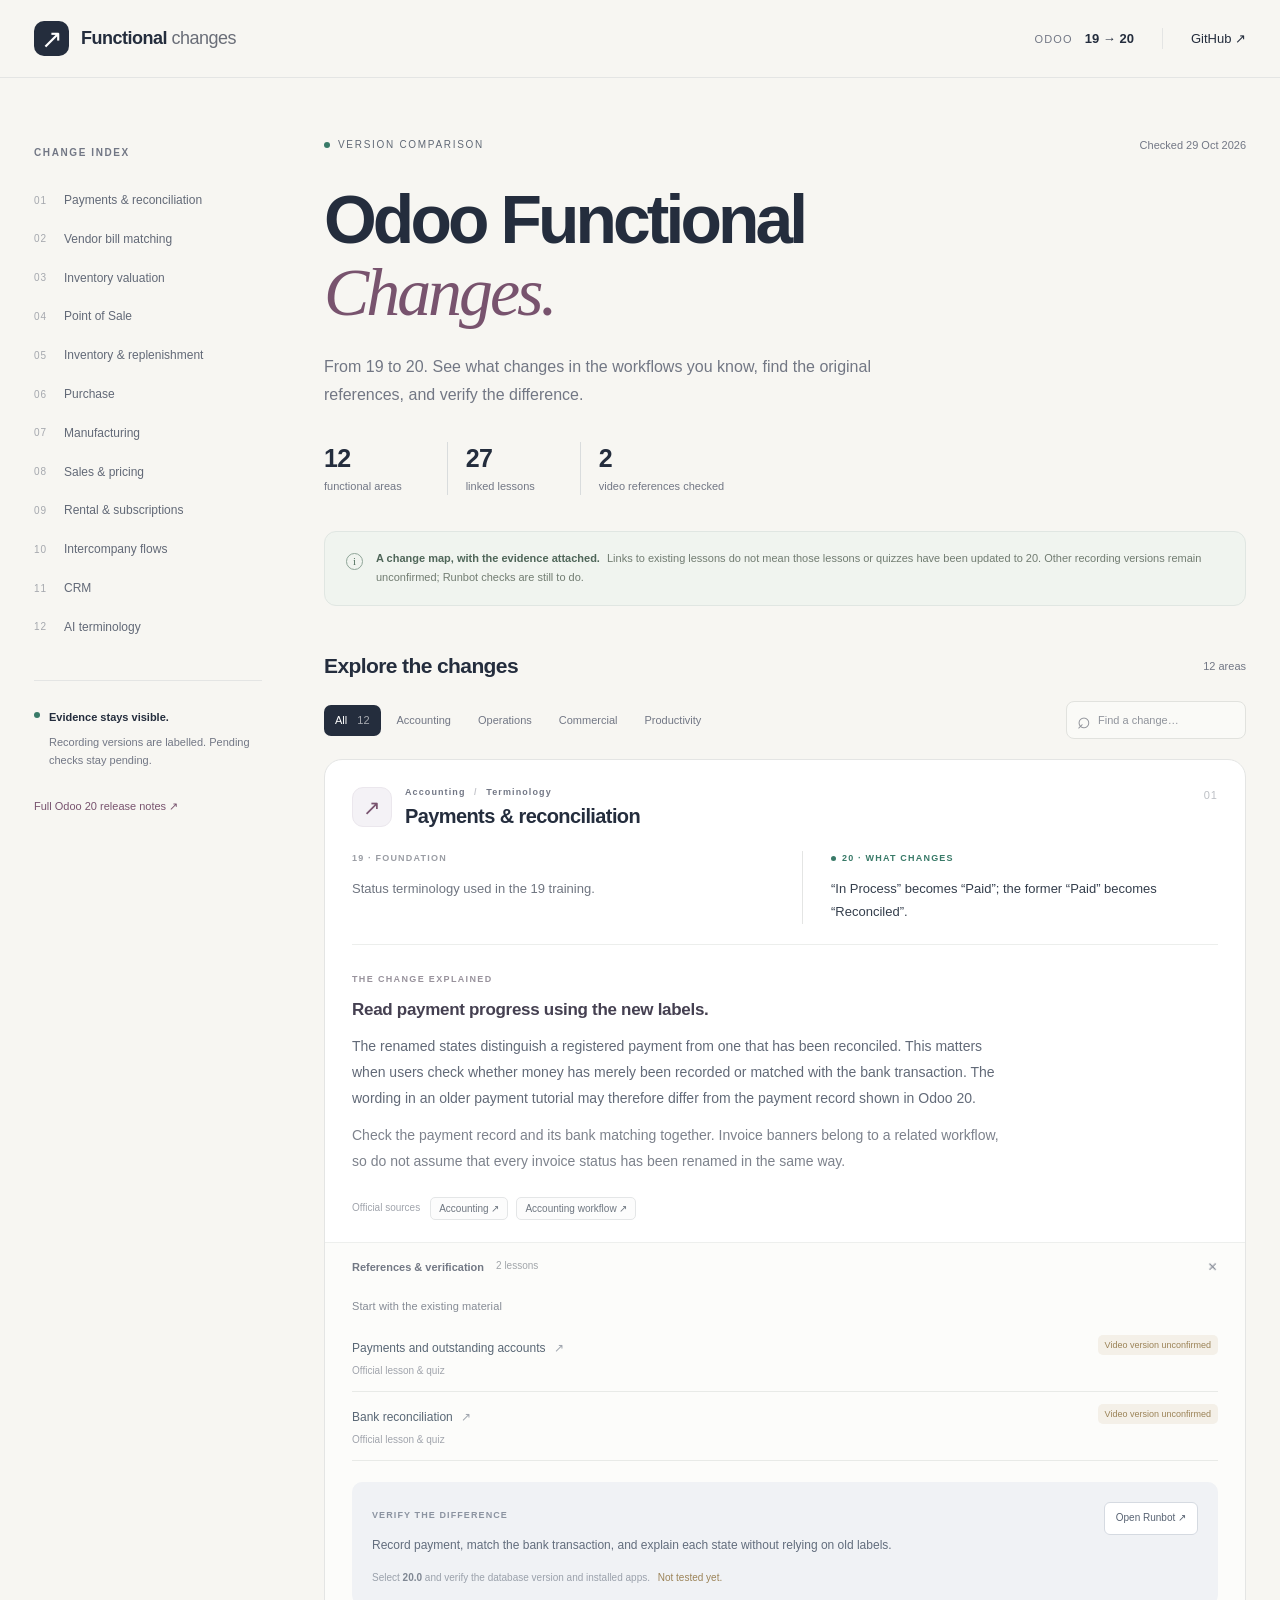
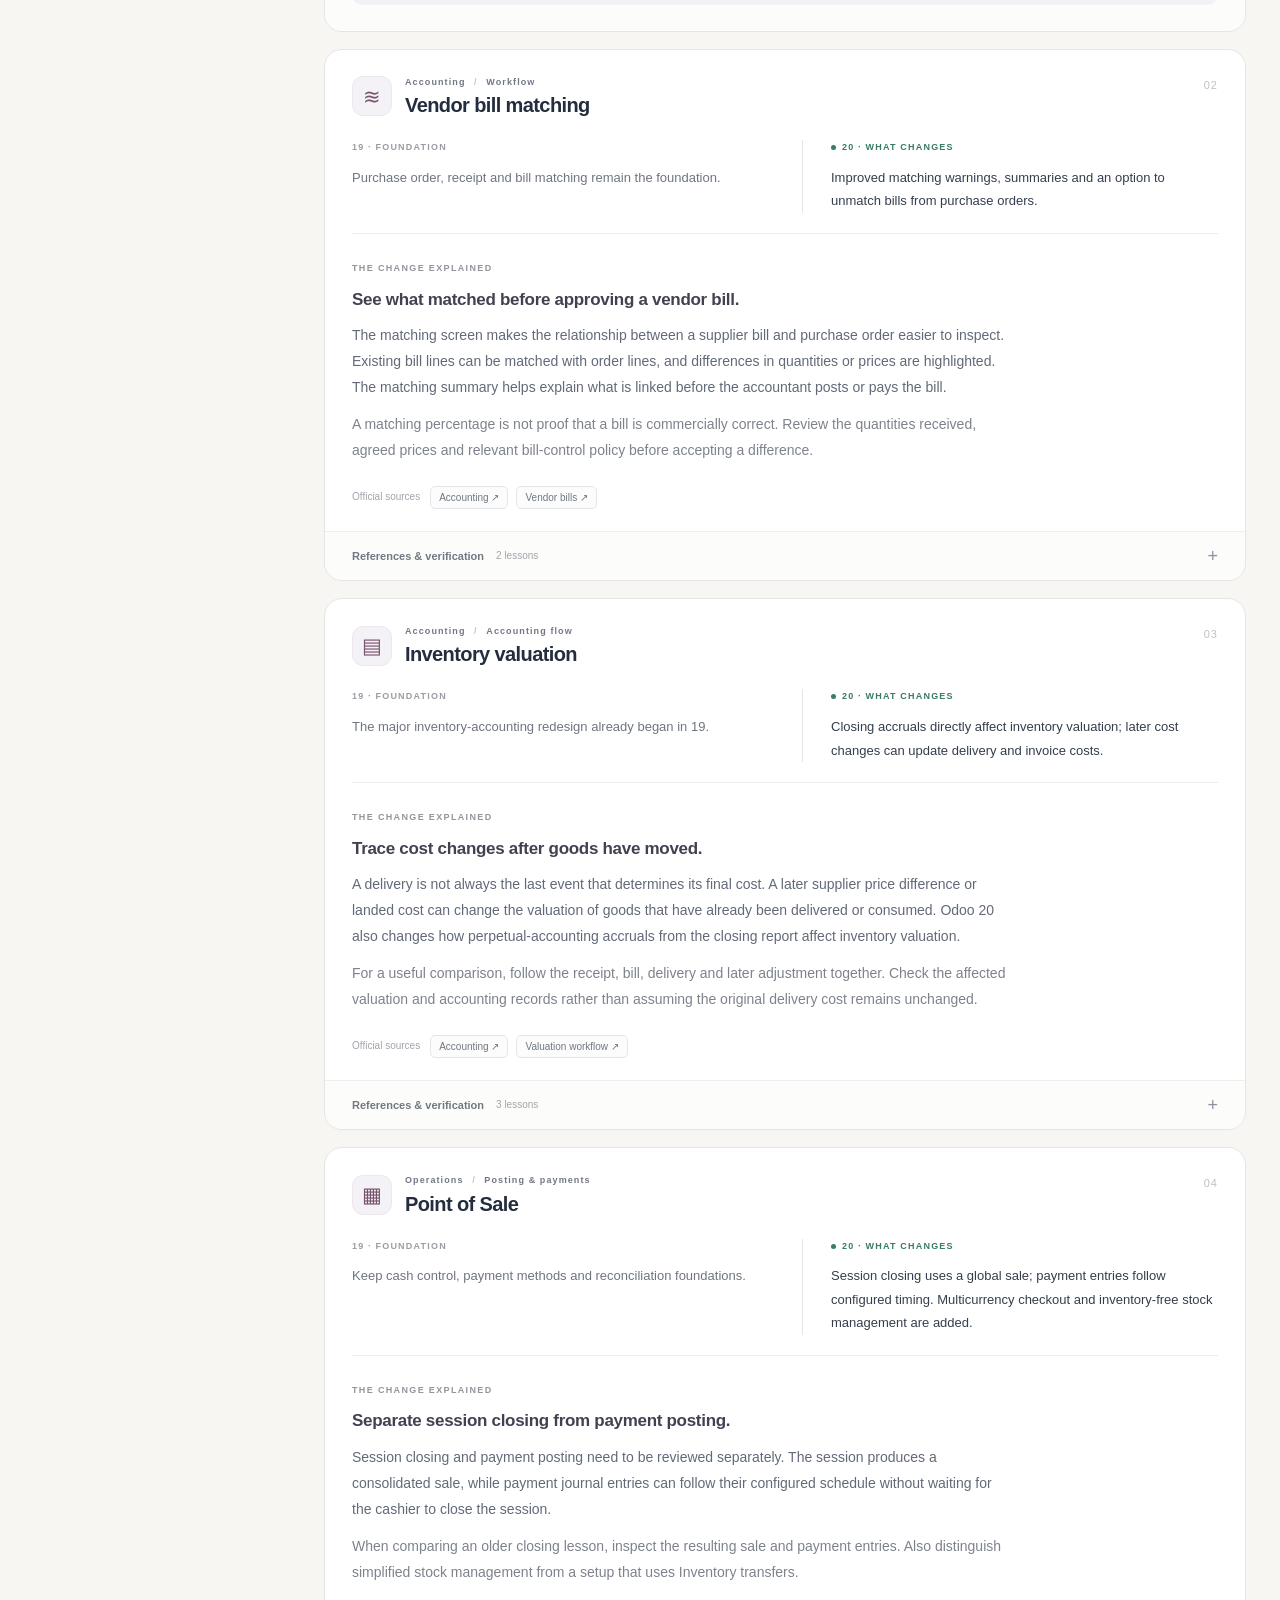
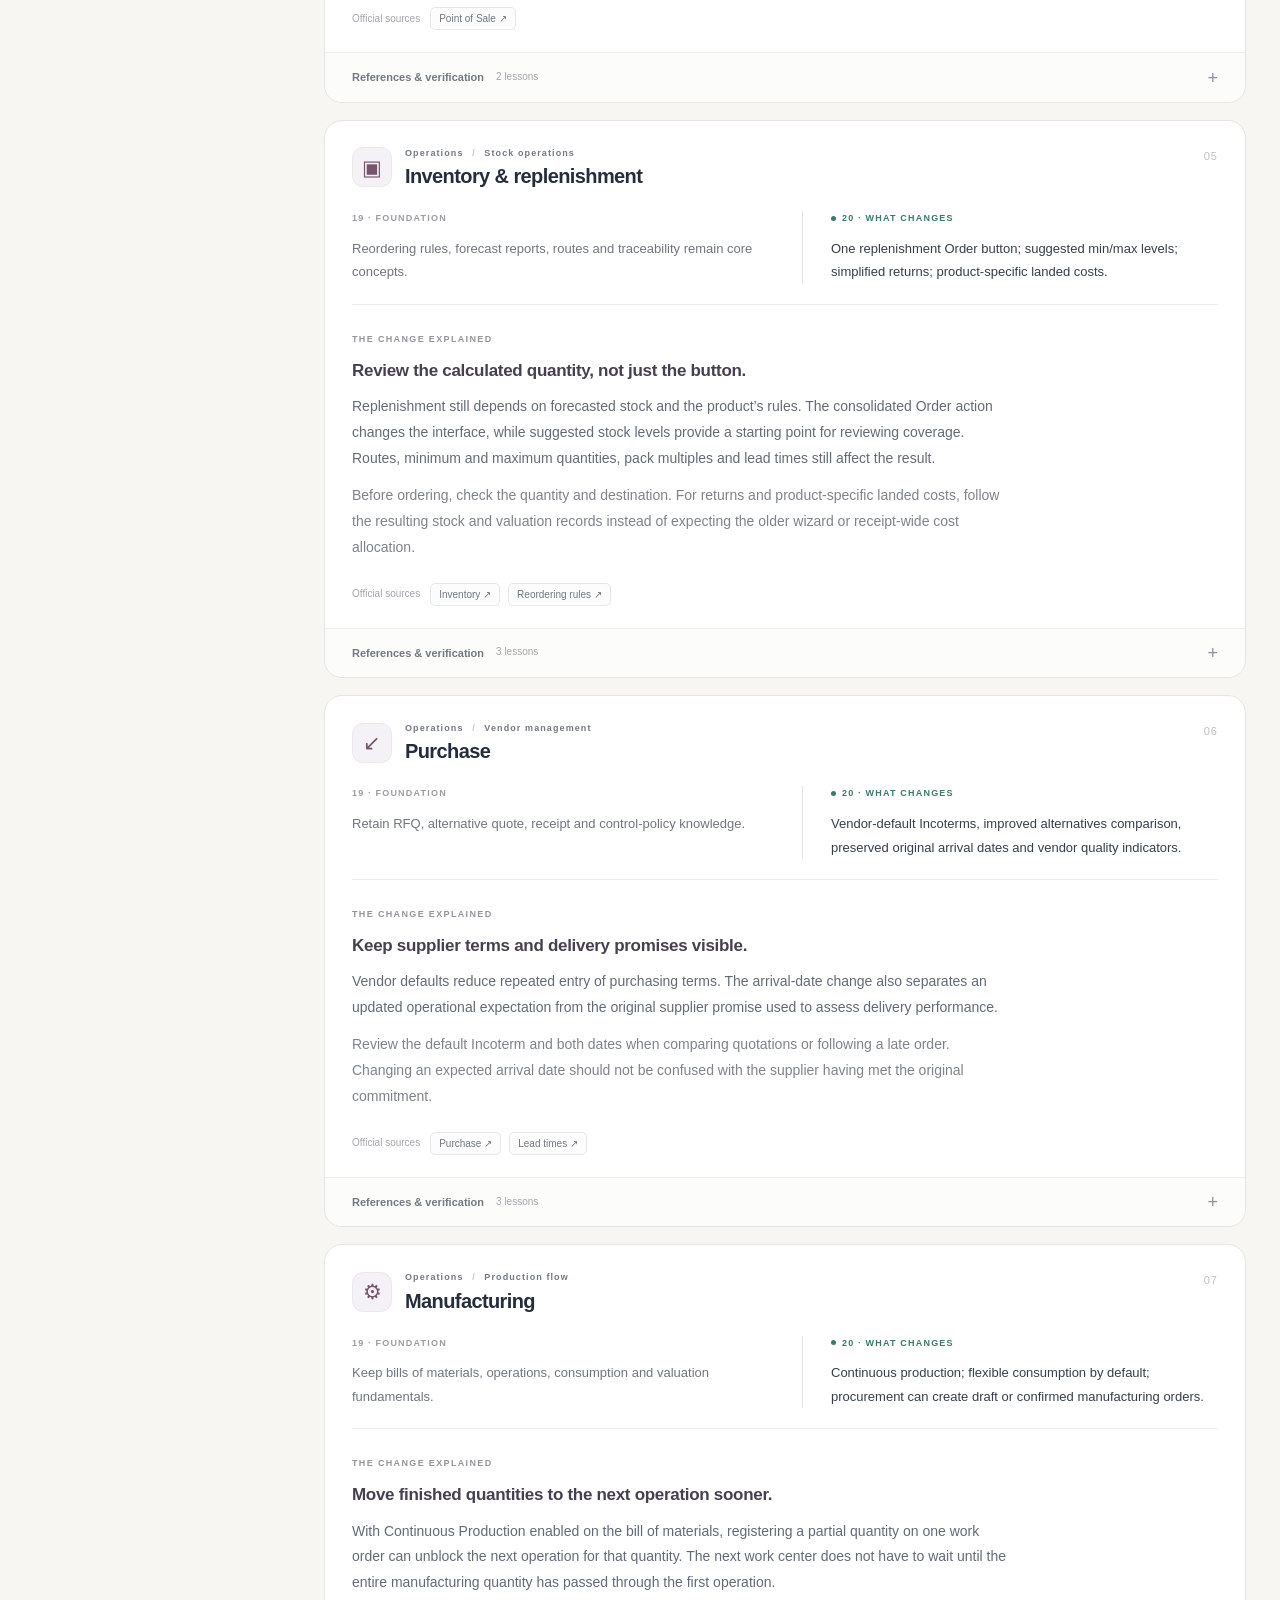
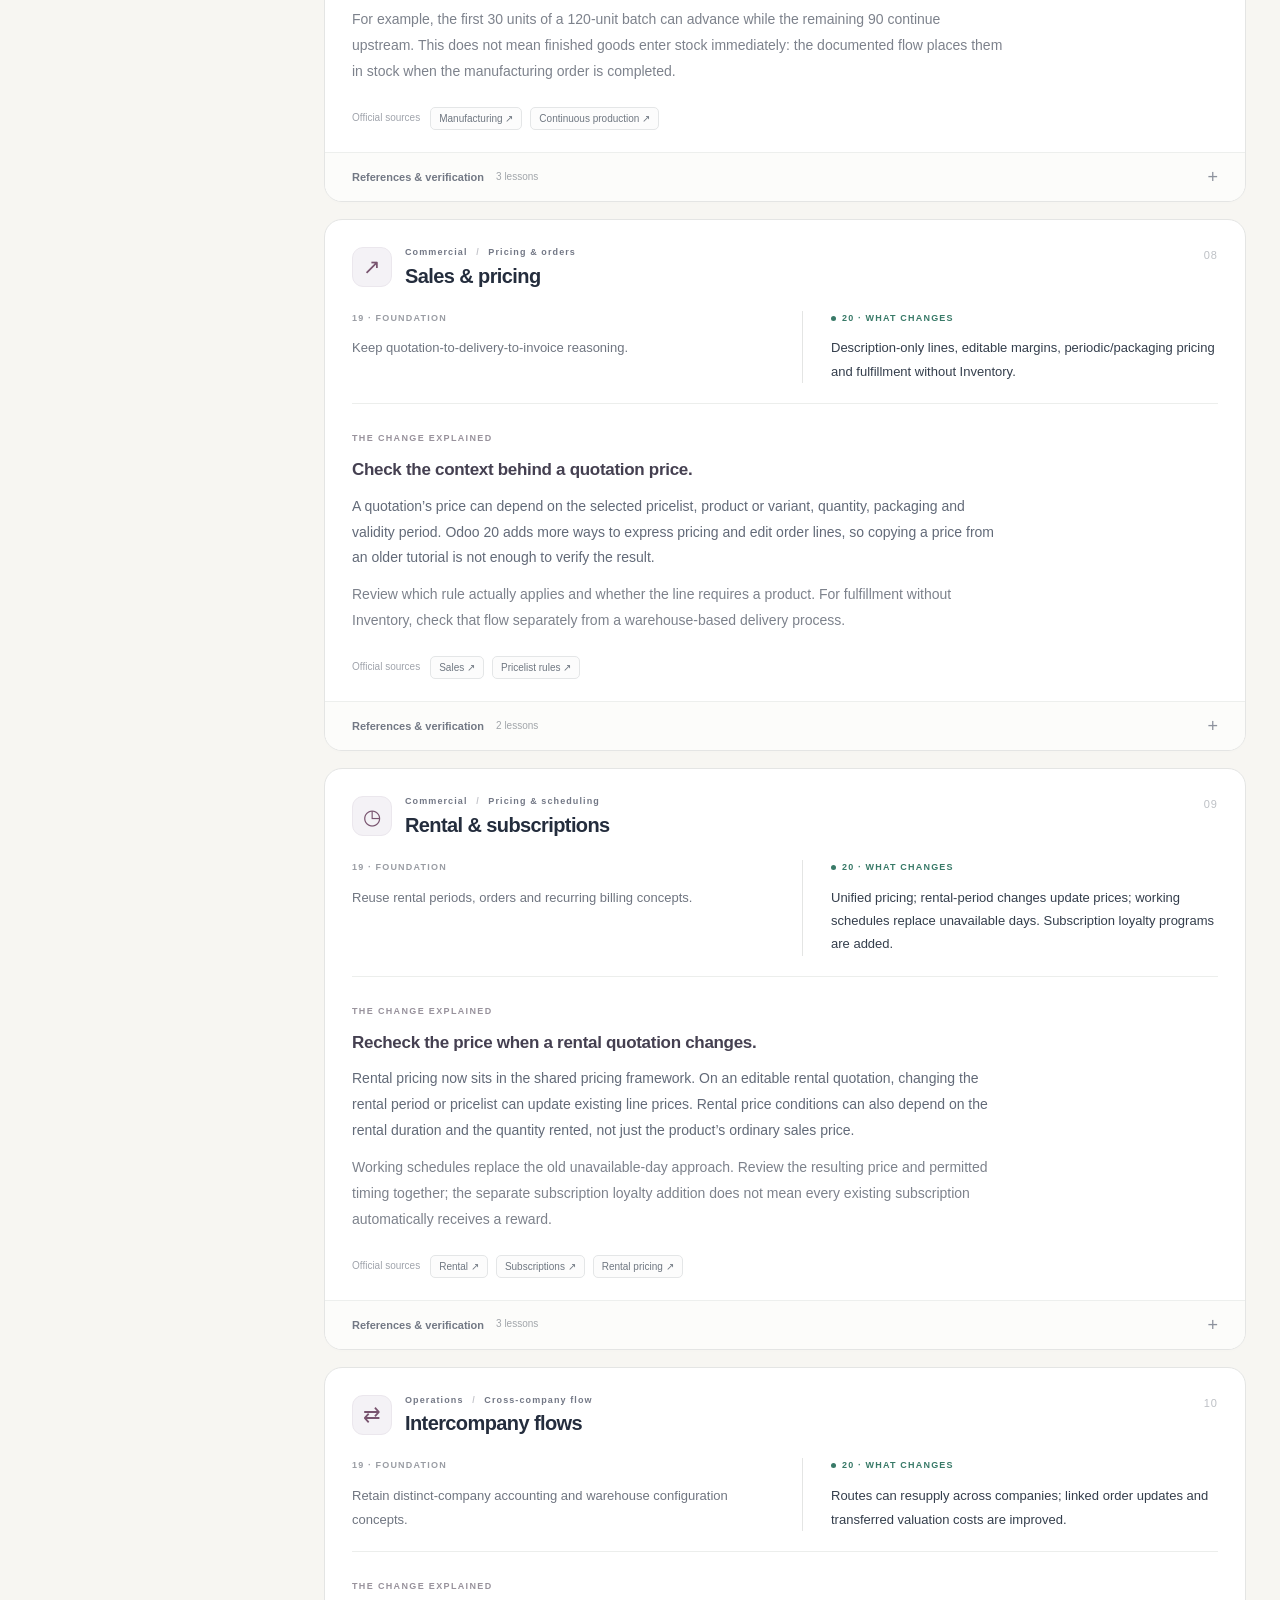
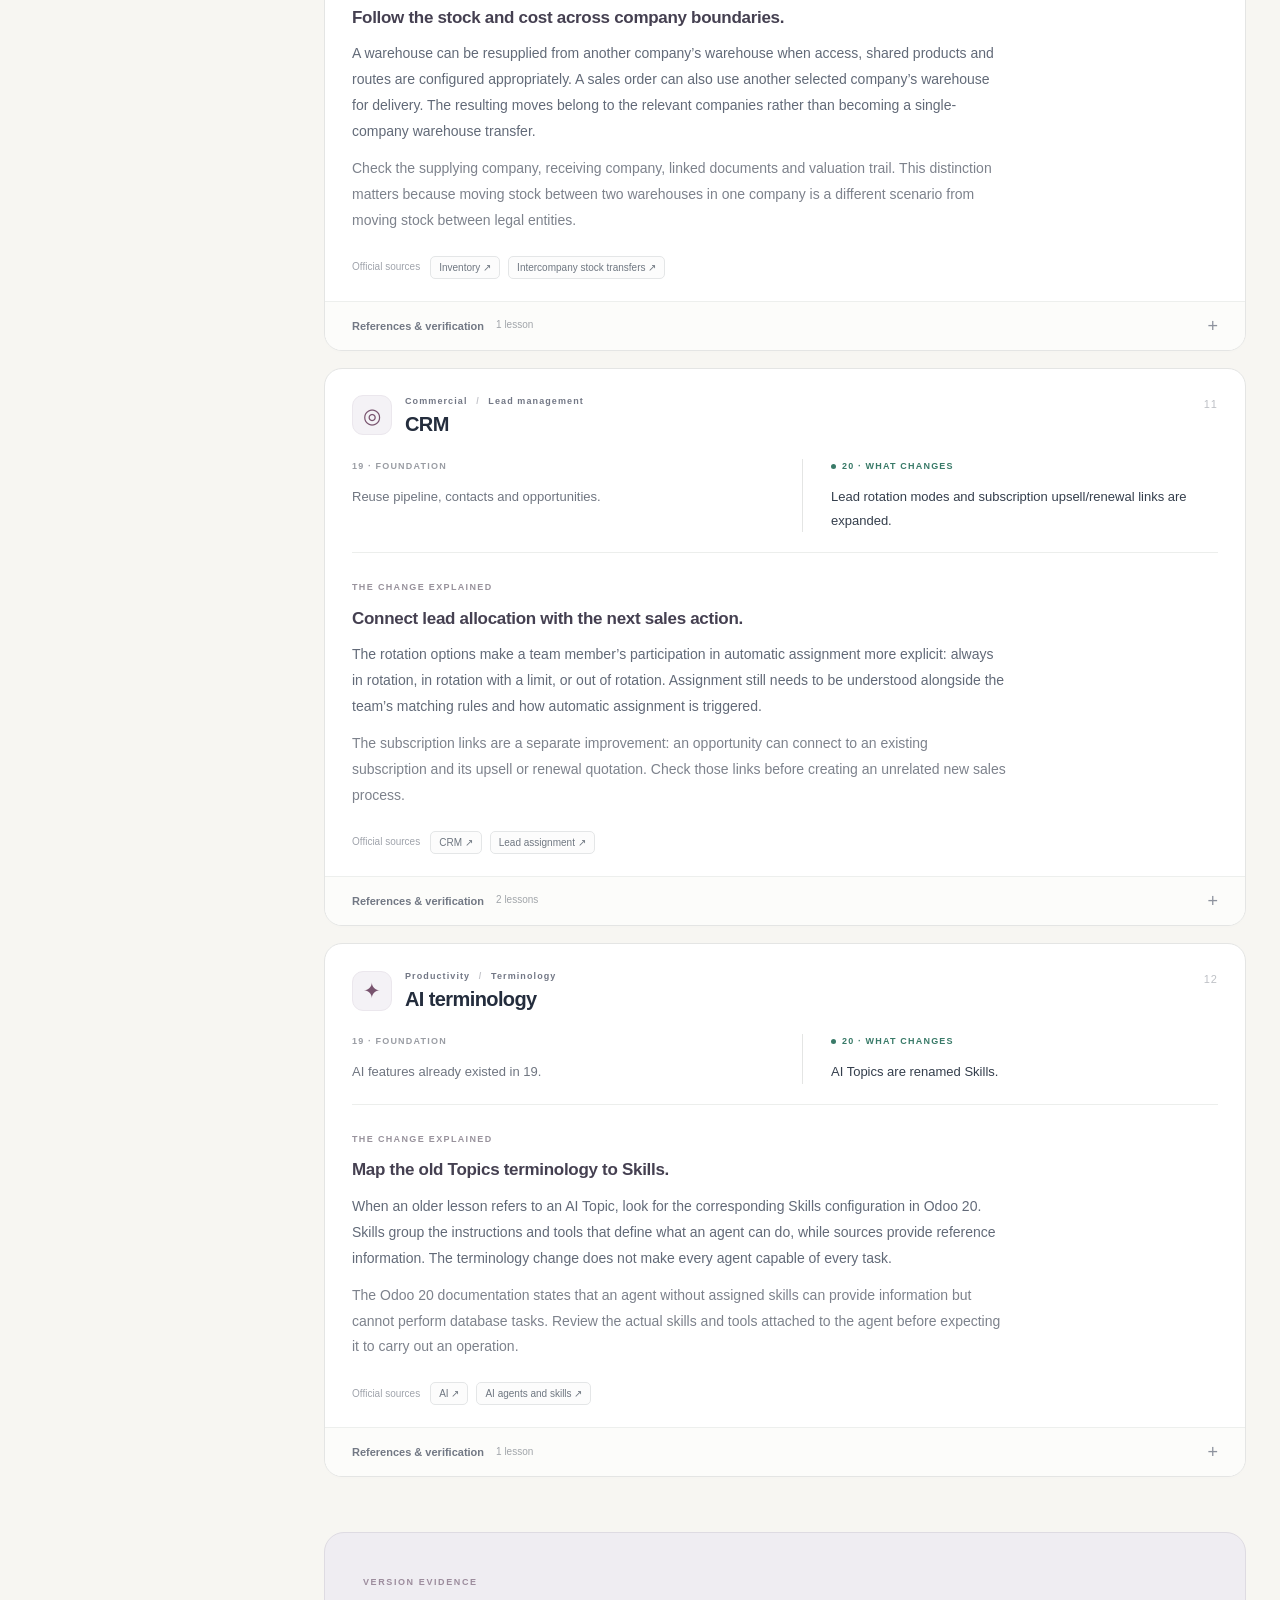
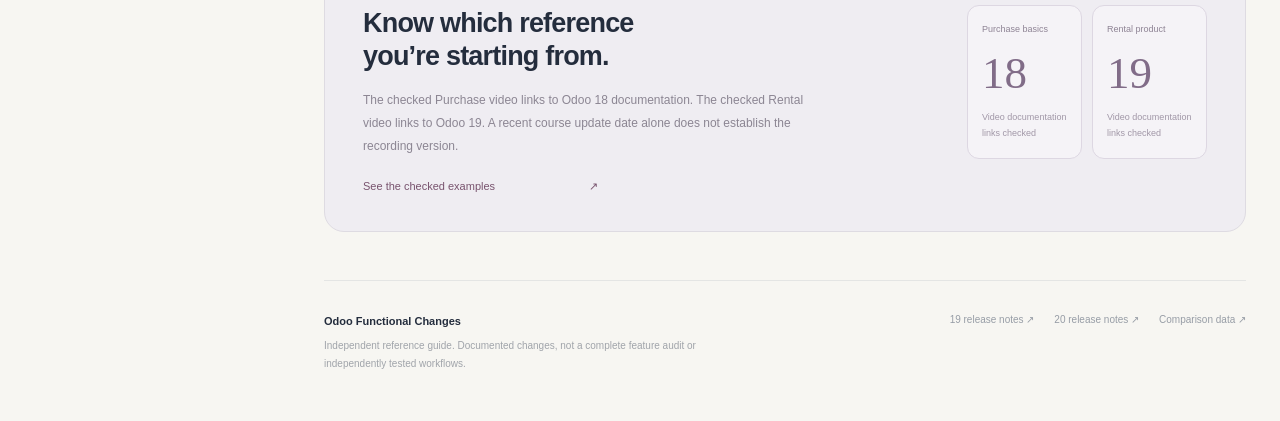
==== commit c4379a99: "Explain every functional change with practical descriptions and sources" ====
--- a/index.html
+++ b/index.html
@@ -4,54 +4,54 @@
  <main id="content"><section class="hero"><div class="hero-meta"><span class="release-label"><i></i>VERSION COMPARISON</span><span>Checked 29 Oct 2026</span></div><h1>Odoo Functional<br><em>Changes.</em></h1><p class="hero-description">From 19 to 20. See what changes in the workflows you know, find the original references, and verify the difference.</p><div class="hero-stats"><div><strong>12</strong><span>functional areas</span></div><div><strong>27</strong><span>linked lessons</span></div><div><strong>2</strong><span>video references checked</span></div></div></section>
  <section class="evidence-note" aria-label="How to read this comparison"><span class="info-symbol" aria-hidden="true">i</span><p><strong>A change map, with the evidence attached.</strong> Links to existing lessons do not mean those lessons or quizzes have been updated to 20. Other recording versions remain unconfirmed; Runbot checks are still to do.</p></section>
  <section class="browse" aria-label="Filter changes"><div class="browse-heading"><h2>Explore the changes</h2><span id="result-count" aria-live="polite">12 areas</span></div><div class="browse-controls"><div class="filters" role="group" aria-label="Filter by area"><button class="active" data-filter="All" aria-pressed="true">All <span>12</span></button><button data-filter="Accounting" aria-pressed="false">Accounting</button><button data-filter="Operations" aria-pressed="false">Operations</button><button data-filter="Commercial" aria-pressed="false">Commercial</button><button data-filter="Productivity" aria-pressed="false">Productivity</button></div><label class="search"><span aria-hidden="true">⌕</span><span class="sr-only">Search changes and lesson names</span><input id="search" type="search" placeholder="Find a change…" autocomplete="off"></label></div></section>
- <div id="cards"><article class="change-card" id="change-1" data-group="Accounting" data-search="payments &amp; reconciliation accounting status terminology used in the 19 training. “in process” becomes “paid”; the former “paid” becomes “reconciled”. payments and outstanding accounts bank reconciliation">
+ <div id="cards"><article class="change-card" id="change-1" data-group="Accounting" data-search="payments &amp; reconciliation accounting status terminology used in the 19 training. “in process” becomes “paid”; the former “paid” becomes “reconciled”. the renamed states distinguish a registered payment from one that has been reconciled. this matters when users check whether money has merely been recorded or matched with the bank transaction. the wording in an older payment tutorial may therefore differ from the payment record shown in odoo 20. check the payment record and its bank matching together. invoice banners belong to a related workflow, so do not assume that every invoice status has been renamed in the same way. payments and outstanding accounts bank reconciliation">
  <div class="card-top"><span class="area-icon" aria-hidden="true">↗</span><div><p class="eyebrow">Accounting <span> / </span> Terminology</p><h2>Payments &amp; reconciliation</h2></div><span class="change-number">01</span></div>
  <div class="comparison"><div class="foundation"><span class="column-label">19 · FOUNDATION</span><p>Status terminology used in the 19 training.</p></div><div class="updated"><span class="column-label"><i></i>20 · WHAT CHANGES</span><p>“In Process” becomes “Paid”; the former “Paid” becomes “Reconciled”.</p></div></div>
- <div class="source-row"><span>Official source</span><a href="https://www.odoo.com/odoo-20-release-notes#table_of_content_heading_1_79" target="_blank" rel="noopener noreferrer" class="source-pill">Accounting ↗</a></div>
- <details open><summary>References & verification <span class="detail-count">2 lessons</span><span class="plus" aria-hidden="true">+</span></summary><div class="detail-content"><h3>Start with the existing material</h3><ul class="lesson-list"><li><div><a href="https://www.odoo.com/slides/slide/payments-and-outstanding-accounts-10561" target="_blank" rel="noopener noreferrer" class="lesson-link">Payments and outstanding accounts <span aria-hidden="true">↗</span></a><small>Official lesson & quiz</small></div><div class="lesson-meta"><span class="version-badge unknown">Video version unconfirmed</span></div></li><li><div><a href="https://www.odoo.com/slides/slide/bank-reconciliation-6562" target="_blank" rel="noopener noreferrer" class="lesson-link">Bank reconciliation <span aria-hidden="true">↗</span></a><small>Official lesson & quiz</small></div><div class="lesson-meta"><span class="version-badge unknown">Video version unconfirmed</span></div></li></ul><div class="practice-box"><div><span class="eyebrow">VERIFY THE DIFFERENCE</span><p>Record payment, match the bank transaction, and explain each state without relying on old labels.</p></div><a href="https://runbot.odoo.com/" target="_blank" rel="noopener noreferrer" class="runbot-link">Open Runbot ↗</a><small>Select <strong>20.0</strong> and verify the database version and installed apps. <span>Not tested yet.</span></small></div></div></details></article><article class="change-card" id="change-2" data-group="Accounting" data-search="vendor bill matching accounting purchase order, receipt and bill matching remain the foundation. improved matching warnings, summaries and an option to unmatch bills from purchase orders. register a vendor bill bill control">
+ <section class="change-description"><span class="description-label">THE CHANGE EXPLAINED</span><h3>Read payment progress using the new labels.</h3><p>The renamed states distinguish a registered payment from one that has been reconciled. This matters when users check whether money has merely been recorded or matched with the bank transaction. The wording in an older payment tutorial may therefore differ from the payment record shown in Odoo 20.</p><p>Check the payment record and its bank matching together. Invoice banners belong to a related workflow, so do not assume that every invoice status has been renamed in the same way.</p></section><div class="source-row"><span>Official sources</span><a href="https://www.odoo.com/odoo-20-release-notes#table_of_content_heading_1_79" target="_blank" rel="noopener noreferrer" class="source-pill">Accounting ↗</a><a href="https://www.odoo.com/documentation/20.0/applications/finance/accounting/getting_started/cheat_sheet.html" target="_blank" rel="noopener noreferrer" class="source-pill">Accounting workflow ↗</a></div>
+ <details open><summary>References & verification <span class="detail-count">2 lessons</span><span class="plus" aria-hidden="true">+</span></summary><div class="detail-content"><h3>Start with the existing material</h3><ul class="lesson-list"><li><div><a href="https://www.odoo.com/slides/slide/payments-and-outstanding-accounts-10561" target="_blank" rel="noopener noreferrer" class="lesson-link">Payments and outstanding accounts <span aria-hidden="true">↗</span></a><small>Official lesson & quiz</small></div><div class="lesson-meta"><span class="version-badge unknown">Video version unconfirmed</span></div></li><li><div><a href="https://www.odoo.com/slides/slide/bank-reconciliation-6562" target="_blank" rel="noopener noreferrer" class="lesson-link">Bank reconciliation <span aria-hidden="true">↗</span></a><small>Official lesson & quiz</small></div><div class="lesson-meta"><span class="version-badge unknown">Video version unconfirmed</span></div></li></ul><div class="practice-box"><div><span class="eyebrow">VERIFY THE DIFFERENCE</span><p>Record payment, match the bank transaction, and explain each state without relying on old labels.</p></div><a href="https://runbot.odoo.com/" target="_blank" rel="noopener noreferrer" class="runbot-link">Open Runbot ↗</a><small>Select <strong>20.0</strong> and verify the database version and installed apps. <span>Not tested yet.</span></small></div></div></details></article><article class="change-card" id="change-2" data-group="Accounting" data-search="vendor bill matching accounting purchase order, receipt and bill matching remain the foundation. improved matching warnings, summaries and an option to unmatch bills from purchase orders. the matching screen makes the relationship between a supplier bill and purchase order easier to inspect. existing bill lines can be matched with order lines, and differences in quantities or prices are highlighted. the matching summary helps explain what is linked before the accountant posts or pays the bill. a matching percentage is not proof that a bill is commercially correct. review the quantities received, agreed prices and relevant bill-control policy before accepting a difference. register a vendor bill bill control">
  <div class="card-top"><span class="area-icon" aria-hidden="true">≋</span><div><p class="eyebrow">Accounting <span> / </span> Workflow</p><h2>Vendor bill matching</h2></div><span class="change-number">02</span></div>
  <div class="comparison"><div class="foundation"><span class="column-label">19 · FOUNDATION</span><p>Purchase order, receipt and bill matching remain the foundation.</p></div><div class="updated"><span class="column-label"><i></i>20 · WHAT CHANGES</span><p>Improved matching warnings, summaries and an option to unmatch bills from purchase orders.</p></div></div>
- <div class="source-row"><span>Official source</span><a href="https://www.odoo.com/odoo-20-release-notes#table_of_content_heading_1_79" target="_blank" rel="noopener noreferrer" class="source-pill">Accounting ↗</a></div>
- <details ><summary>References & verification <span class="detail-count">2 lessons</span><span class="plus" aria-hidden="true">+</span></summary><div class="detail-content"><h3>Start with the existing material</h3><ul class="lesson-list"><li><div><a href="https://www.odoo.com/slides/slide/register-a-vendor-bill-6582" target="_blank" rel="noopener noreferrer" class="lesson-link">Register a vendor bill <span aria-hidden="true">↗</span></a><small>Official lesson & quiz</small></div><div class="lesson-meta"><span class="version-badge unknown">Video version unconfirmed</span></div></li><li><div><a href="https://www.odoo.com/slides/slide/bill-control-628" target="_blank" rel="noopener noreferrer" class="lesson-link">Bill Control <span aria-hidden="true">↗</span></a><small>Official lesson & quiz</small></div><div class="lesson-meta"><span class="version-badge unknown">Video version unconfirmed</span></div></li></ul><div class="practice-box"><div><span class="eyebrow">VERIFY THE DIFFERENCE</span><p>Use a partial receipt and a price mismatch; inspect quantities, warnings and the matching relationship.</p></div><a href="https://runbot.odoo.com/" target="_blank" rel="noopener noreferrer" class="runbot-link">Open Runbot ↗</a><small>Select <strong>20.0</strong> and verify the database version and installed apps. <span>Not tested yet.</span></small></div></div></details></article><article class="change-card" id="change-3" data-group="Accounting" data-search="inventory valuation accounting the major inventory-accounting redesign already began in 19. closing accruals directly affect inventory valuation; later cost changes can update delivery and invoice costs. inventory valuation inventory valuation (continental) inventory valuation (anglo-saxon)">
+ <section class="change-description"><span class="description-label">THE CHANGE EXPLAINED</span><h3>See what matched before approving a vendor bill.</h3><p>The matching screen makes the relationship between a supplier bill and purchase order easier to inspect. Existing bill lines can be matched with order lines, and differences in quantities or prices are highlighted. The matching summary helps explain what is linked before the accountant posts or pays the bill.</p><p>A matching percentage is not proof that a bill is commercially correct. Review the quantities received, agreed prices and relevant bill-control policy before accepting a difference.</p></section><div class="source-row"><span>Official sources</span><a href="https://www.odoo.com/odoo-20-release-notes#table_of_content_heading_1_79" target="_blank" rel="noopener noreferrer" class="source-pill">Accounting ↗</a><a href="https://www.odoo.com/documentation/20.0/applications/finance/accounting/vendor_bills.html" target="_blank" rel="noopener noreferrer" class="source-pill">Vendor bills ↗</a></div>
+ <details ><summary>References & verification <span class="detail-count">2 lessons</span><span class="plus" aria-hidden="true">+</span></summary><div class="detail-content"><h3>Start with the existing material</h3><ul class="lesson-list"><li><div><a href="https://www.odoo.com/slides/slide/register-a-vendor-bill-6582" target="_blank" rel="noopener noreferrer" class="lesson-link">Register a vendor bill <span aria-hidden="true">↗</span></a><small>Official lesson & quiz</small></div><div class="lesson-meta"><span class="version-badge unknown">Video version unconfirmed</span></div></li><li><div><a href="https://www.odoo.com/slides/slide/bill-control-628" target="_blank" rel="noopener noreferrer" class="lesson-link">Bill Control <span aria-hidden="true">↗</span></a><small>Official lesson & quiz</small></div><div class="lesson-meta"><span class="version-badge unknown">Video version unconfirmed</span></div></li></ul><div class="practice-box"><div><span class="eyebrow">VERIFY THE DIFFERENCE</span><p>Use a partial receipt and a price mismatch; inspect quantities, warnings and the matching relationship.</p></div><a href="https://runbot.odoo.com/" target="_blank" rel="noopener noreferrer" class="runbot-link">Open Runbot ↗</a><small>Select <strong>20.0</strong> and verify the database version and installed apps. <span>Not tested yet.</span></small></div></div></details></article><article class="change-card" id="change-3" data-group="Accounting" data-search="inventory valuation accounting the major inventory-accounting redesign already began in 19. closing accruals directly affect inventory valuation; later cost changes can update delivery and invoice costs. a delivery is not always the last event that determines its final cost. a later supplier price difference or landed cost can change the valuation of goods that have already been delivered or consumed. odoo 20 also changes how perpetual-accounting accruals from the closing report affect inventory valuation. for a useful comparison, follow the receipt, bill, delivery and later adjustment together. check the affected valuation and accounting records rather than assuming the original delivery cost remains unchanged. inventory valuation inventory valuation (continental) inventory valuation (anglo-saxon)">
  <div class="card-top"><span class="area-icon" aria-hidden="true">▤</span><div><p class="eyebrow">Accounting <span> / </span> Accounting flow</p><h2>Inventory valuation</h2></div><span class="change-number">03</span></div>
  <div class="comparison"><div class="foundation"><span class="column-label">19 · FOUNDATION</span><p>The major inventory-accounting redesign already began in 19.</p></div><div class="updated"><span class="column-label"><i></i>20 · WHAT CHANGES</span><p>Closing accruals directly affect inventory valuation; later cost changes can update delivery and invoice costs.</p></div></div>
- <div class="source-row"><span>Official source</span><a href="https://www.odoo.com/odoo-20-release-notes#table_of_content_heading_1_79" target="_blank" rel="noopener noreferrer" class="source-pill">Accounting ↗</a></div>
- <details ><summary>References & verification <span class="detail-count">3 lessons</span><span class="plus" aria-hidden="true">+</span></summary><div class="detail-content"><h3>Start with the existing material</h3><ul class="lesson-list"><li><div><a href="https://www.odoo.com/slides/slide/inventory-valuation-7255" target="_blank" rel="noopener noreferrer" class="lesson-link">Inventory valuation <span aria-hidden="true">↗</span></a><small>Official lesson & quiz</small></div><div class="lesson-meta"><span class="version-badge unknown">Video version unconfirmed</span></div></li><li><div><a href="https://www.odoo.com/slides/slide/inventory-valuation-continental-7064" target="_blank" rel="noopener noreferrer" class="lesson-link">Inventory valuation (Continental) <span aria-hidden="true">↗</span></a><small>Official lesson & quiz</small></div><div class="lesson-meta"><span class="version-badge unknown">Video version unconfirmed</span></div></li><li><div><a href="https://www.odoo.com/slides/slide/inventory-valuation-anglo-saxon-7305" target="_blank" rel="noopener noreferrer" class="lesson-link">Inventory valuation (Anglo-Saxon) <span aria-hidden="true">↗</span></a><small>Official lesson & quiz</small></div><div class="lesson-meta"><span class="version-badge unknown">Video version unconfirmed</span></div></li></ul><div class="practice-box"><div><span class="eyebrow">VERIFY THE DIFFERENCE</span><p>Trace receipt, bill, delivery and a later cost adjustment through the valuation and journal reports.</p></div><a href="https://runbot.odoo.com/" target="_blank" rel="noopener noreferrer" class="runbot-link">Open Runbot ↗</a><small>Select <strong>20.0</strong> and verify the database version and installed apps. <span>Not tested yet.</span></small></div></div></details></article><article class="change-card" id="change-4" data-group="Operations" data-search="point of sale operations keep cash control, payment methods and reconciliation foundations. session closing uses a global sale; payment entries follow configured timing. multicurrency checkout and inventory-free stock management are added. payment methods receipts and invoices">
+ <section class="change-description"><span class="description-label">THE CHANGE EXPLAINED</span><h3>Trace cost changes after goods have moved.</h3><p>A delivery is not always the last event that determines its final cost. A later supplier price difference or landed cost can change the valuation of goods that have already been delivered or consumed. Odoo 20 also changes how perpetual-accounting accruals from the closing report affect inventory valuation.</p><p>For a useful comparison, follow the receipt, bill, delivery and later adjustment together. Check the affected valuation and accounting records rather than assuming the original delivery cost remains unchanged.</p></section><div class="source-row"><span>Official sources</span><a href="https://www.odoo.com/odoo-20-release-notes#table_of_content_heading_1_79" target="_blank" rel="noopener noreferrer" class="source-pill">Accounting ↗</a><a href="https://www.odoo.com/documentation/20.0/applications/inventory_and_mrp/inventory/inventory_valuation/cheat_sheet.html" target="_blank" rel="noopener noreferrer" class="source-pill">Valuation workflow ↗</a></div>
+ <details ><summary>References & verification <span class="detail-count">3 lessons</span><span class="plus" aria-hidden="true">+</span></summary><div class="detail-content"><h3>Start with the existing material</h3><ul class="lesson-list"><li><div><a href="https://www.odoo.com/slides/slide/inventory-valuation-7255" target="_blank" rel="noopener noreferrer" class="lesson-link">Inventory valuation <span aria-hidden="true">↗</span></a><small>Official lesson & quiz</small></div><div class="lesson-meta"><span class="version-badge unknown">Video version unconfirmed</span></div></li><li><div><a href="https://www.odoo.com/slides/slide/inventory-valuation-continental-7064" target="_blank" rel="noopener noreferrer" class="lesson-link">Inventory valuation (Continental) <span aria-hidden="true">↗</span></a><small>Official lesson & quiz</small></div><div class="lesson-meta"><span class="version-badge unknown">Video version unconfirmed</span></div></li><li><div><a href="https://www.odoo.com/slides/slide/inventory-valuation-anglo-saxon-7305" target="_blank" rel="noopener noreferrer" class="lesson-link">Inventory valuation (Anglo-Saxon) <span aria-hidden="true">↗</span></a><small>Official lesson & quiz</small></div><div class="lesson-meta"><span class="version-badge unknown">Video version unconfirmed</span></div></li></ul><div class="practice-box"><div><span class="eyebrow">VERIFY THE DIFFERENCE</span><p>Trace receipt, bill, delivery and a later cost adjustment through the valuation and journal reports.</p></div><a href="https://runbot.odoo.com/" target="_blank" rel="noopener noreferrer" class="runbot-link">Open Runbot ↗</a><small>Select <strong>20.0</strong> and verify the database version and installed apps. <span>Not tested yet.</span></small></div></div></details></article><article class="change-card" id="change-4" data-group="Operations" data-search="point of sale operations keep cash control, payment methods and reconciliation foundations. session closing uses a global sale; payment entries follow configured timing. multicurrency checkout and inventory-free stock management are added. session closing and payment posting need to be reviewed separately. the session produces a consolidated sale, while payment journal entries can follow their configured schedule without waiting for the cashier to close the session. when comparing an older closing lesson, inspect the resulting sale and payment entries. also distinguish simplified stock management from a setup that uses inventory transfers. payment methods receipts and invoices">
  <div class="card-top"><span class="area-icon" aria-hidden="true">▦</span><div><p class="eyebrow">Operations <span> / </span> Posting & payments</p><h2>Point of Sale</h2></div><span class="change-number">04</span></div>
  <div class="comparison"><div class="foundation"><span class="column-label">19 · FOUNDATION</span><p>Keep cash control, payment methods and reconciliation foundations.</p></div><div class="updated"><span class="column-label"><i></i>20 · WHAT CHANGES</span><p>Session closing uses a global sale; payment entries follow configured timing. Multicurrency checkout and inventory-free stock management are added.</p></div></div>
- <div class="source-row"><span>Official source</span><a href="https://www.odoo.com/odoo-20-release-notes#table_of_content_heading_1_116" target="_blank" rel="noopener noreferrer" class="source-pill">Point of Sale ↗</a></div>
- <details ><summary>References & verification <span class="detail-count">2 lessons</span><span class="plus" aria-hidden="true">+</span></summary><div class="detail-content"><h3>Start with the existing material</h3><ul class="lesson-list"><li><div><a href="https://www.odoo.com/slides/slide/payment-methods-9641" target="_blank" rel="noopener noreferrer" class="lesson-link">Payment methods <span aria-hidden="true">↗</span></a><small>Official lesson & quiz</small></div><div class="lesson-meta"><span class="version-badge unknown">Video version unconfirmed</span></div></li><li><div><a href="https://www.odoo.com/slides/slide/receipts-and-invoices-12833" target="_blank" rel="noopener noreferrer" class="lesson-link">Receipts and Invoices <span aria-hidden="true">↗</span></a><small>Official lesson & quiz</small></div><div class="lesson-meta"><span class="version-badge unknown">Video version unconfirmed</span></div></li></ul><div class="practice-box"><div><span class="eyebrow">VERIFY THE DIFFERENCE</span><p>Close a mixed-payment session and inspect sales versus payment entries. Test simplified stock separately from warehouse transfers.</p></div><a href="https://runbot.odoo.com/" target="_blank" rel="noopener noreferrer" class="runbot-link">Open Runbot ↗</a><small>Select <strong>20.0</strong> and verify the database version and installed apps. <span>Not tested yet.</span></small></div></div></details></article><article class="change-card" id="change-5" data-group="Operations" data-search="inventory &amp; replenishment operations reordering rules, forecast reports, routes and traceability remain core concepts. one replenishment order button; suggested min/max levels; simplified returns; product-specific landed costs. reordering rules custom returns operation integrate landed costs">
+ <section class="change-description"><span class="description-label">THE CHANGE EXPLAINED</span><h3>Separate session closing from payment posting.</h3><p>Session closing and payment posting need to be reviewed separately. The session produces a consolidated sale, while payment journal entries can follow their configured schedule without waiting for the cashier to close the session.</p><p>When comparing an older closing lesson, inspect the resulting sale and payment entries. Also distinguish simplified stock management from a setup that uses Inventory transfers.</p></section><div class="source-row"><span>Official sources</span><a href="https://www.odoo.com/odoo-20-release-notes#table_of_content_heading_1_116" target="_blank" rel="noopener noreferrer" class="source-pill">Point of Sale ↗</a></div>
+ <details ><summary>References & verification <span class="detail-count">2 lessons</span><span class="plus" aria-hidden="true">+</span></summary><div class="detail-content"><h3>Start with the existing material</h3><ul class="lesson-list"><li><div><a href="https://www.odoo.com/slides/slide/payment-methods-9641" target="_blank" rel="noopener noreferrer" class="lesson-link">Payment methods <span aria-hidden="true">↗</span></a><small>Official lesson & quiz</small></div><div class="lesson-meta"><span class="version-badge unknown">Video version unconfirmed</span></div></li><li><div><a href="https://www.odoo.com/slides/slide/receipts-and-invoices-12833" target="_blank" rel="noopener noreferrer" class="lesson-link">Receipts and Invoices <span aria-hidden="true">↗</span></a><small>Official lesson & quiz</small></div><div class="lesson-meta"><span class="version-badge unknown">Video version unconfirmed</span></div></li></ul><div class="practice-box"><div><span class="eyebrow">VERIFY THE DIFFERENCE</span><p>Close a mixed-payment session and inspect sales versus payment entries. Test simplified stock separately from warehouse transfers.</p></div><a href="https://runbot.odoo.com/" target="_blank" rel="noopener noreferrer" class="runbot-link">Open Runbot ↗</a><small>Select <strong>20.0</strong> and verify the database version and installed apps. <span>Not tested yet.</span></small></div></div></details></article><article class="change-card" id="change-5" data-group="Operations" data-search="inventory &amp; replenishment operations reordering rules, forecast reports, routes and traceability remain core concepts. one replenishment order button; suggested min/max levels; simplified returns; product-specific landed costs. replenishment still depends on forecasted stock and the product’s rules. the consolidated order action changes the interface, while suggested stock levels provide a starting point for reviewing coverage. routes, minimum and maximum quantities, pack multiples and lead times still affect the result. before ordering, check the quantity and destination. for returns and product-specific landed costs, follow the resulting stock and valuation records instead of expecting the older wizard or receipt-wide cost allocation. reordering rules custom returns operation integrate landed costs">
  <div class="card-top"><span class="area-icon" aria-hidden="true">▣</span><div><p class="eyebrow">Operations <span> / </span> Stock operations</p><h2>Inventory &amp; replenishment</h2></div><span class="change-number">05</span></div>
  <div class="comparison"><div class="foundation"><span class="column-label">19 · FOUNDATION</span><p>Reordering rules, forecast reports, routes and traceability remain core concepts.</p></div><div class="updated"><span class="column-label"><i></i>20 · WHAT CHANGES</span><p>One replenishment Order button; suggested min/max levels; simplified returns; product-specific landed costs.</p></div></div>
- <div class="source-row"><span>Official source</span><a href="https://www.odoo.com/odoo-20-release-notes#table_of_content_heading_1_104" target="_blank" rel="noopener noreferrer" class="source-pill">Inventory ↗</a></div>
- <details ><summary>References & verification <span class="detail-count">3 lessons</span><span class="plus" aria-hidden="true">+</span></summary><div class="detail-content"><h3>Start with the existing material</h3><ul class="lesson-list"><li><div><a href="https://www.odoo.com/slides/slide/reordering-rules-5378" target="_blank" rel="noopener noreferrer" class="lesson-link">Reordering Rules <span aria-hidden="true">↗</span></a><small>Official lesson & quiz</small></div><div class="lesson-meta"><span class="version-badge unknown">Video version unconfirmed</span></div></li><li><div><a href="https://www.odoo.com/slides/slide/custom-returns-operation-7351" target="_blank" rel="noopener noreferrer" class="lesson-link">Custom Returns Operation <span aria-hidden="true">↗</span></a><small>Official lesson & quiz</small></div><div class="lesson-meta"><span class="version-badge unknown">Video version unconfirmed</span></div></li><li><div><a href="https://www.odoo.com/slides/slide/integrate-landed-costs-662" target="_blank" rel="noopener noreferrer" class="lesson-link">Integrate Landed Costs <span aria-hidden="true">↗</span></a><small>Official lesson & quiz</small></div><div class="lesson-meta"><span class="version-badge unknown">Video version unconfirmed</span></div></li></ul><div class="practice-box"><div><span class="eyebrow">VERIFY THE DIFFERENCE</span><p>Compare shortage quantities with advance replenishment; return part of a delivery and target landed costs to selected products.</p></div><a href="https://runbot.odoo.com/" target="_blank" rel="noopener noreferrer" class="runbot-link">Open Runbot ↗</a><small>Select <strong>20.0</strong> and verify the database version and installed apps. <span>Not tested yet.</span></small></div></div></details></article><article class="change-card" id="change-6" data-group="Operations" data-search="purchase operations retain rfq, alternative quote, receipt and control-policy knowledge. vendor-default incoterms, improved alternatives comparison, preserved original arrival dates and vendor quality indicators. purchase basics: your first request for quotation purchase lead times purchase agreements: alternative rfqs - calls for tender">
+ <section class="change-description"><span class="description-label">THE CHANGE EXPLAINED</span><h3>Review the calculated quantity, not just the button.</h3><p>Replenishment still depends on forecasted stock and the product’s rules. The consolidated Order action changes the interface, while suggested stock levels provide a starting point for reviewing coverage. Routes, minimum and maximum quantities, pack multiples and lead times still affect the result.</p><p>Before ordering, check the quantity and destination. For returns and product-specific landed costs, follow the resulting stock and valuation records instead of expecting the older wizard or receipt-wide cost allocation.</p></section><div class="source-row"><span>Official sources</span><a href="https://www.odoo.com/odoo-20-release-notes#table_of_content_heading_1_104" target="_blank" rel="noopener noreferrer" class="source-pill">Inventory ↗</a><a href="https://www.odoo.com/documentation/20.0/applications/inventory_and_mrp/inventory/warehouses_storage/replenishment/reordering_rules.html" target="_blank" rel="noopener noreferrer" class="source-pill">Reordering rules ↗</a></div>
+ <details ><summary>References & verification <span class="detail-count">3 lessons</span><span class="plus" aria-hidden="true">+</span></summary><div class="detail-content"><h3>Start with the existing material</h3><ul class="lesson-list"><li><div><a href="https://www.odoo.com/slides/slide/reordering-rules-5378" target="_blank" rel="noopener noreferrer" class="lesson-link">Reordering Rules <span aria-hidden="true">↗</span></a><small>Official lesson & quiz</small></div><div class="lesson-meta"><span class="version-badge unknown">Video version unconfirmed</span></div></li><li><div><a href="https://www.odoo.com/slides/slide/custom-returns-operation-7351" target="_blank" rel="noopener noreferrer" class="lesson-link">Custom Returns Operation <span aria-hidden="true">↗</span></a><small>Official lesson & quiz</small></div><div class="lesson-meta"><span class="version-badge unknown">Video version unconfirmed</span></div></li><li><div><a href="https://www.odoo.com/slides/slide/integrate-landed-costs-662" target="_blank" rel="noopener noreferrer" class="lesson-link">Integrate Landed Costs <span aria-hidden="true">↗</span></a><small>Official lesson & quiz</small></div><div class="lesson-meta"><span class="version-badge unknown">Video version unconfirmed</span></div></li></ul><div class="practice-box"><div><span class="eyebrow">VERIFY THE DIFFERENCE</span><p>Compare shortage quantities with advance replenishment; return part of a delivery and target landed costs to selected products.</p></div><a href="https://runbot.odoo.com/" target="_blank" rel="noopener noreferrer" class="runbot-link">Open Runbot ↗</a><small>Select <strong>20.0</strong> and verify the database version and installed apps. <span>Not tested yet.</span></small></div></div></details></article><article class="change-card" id="change-6" data-group="Operations" data-search="purchase operations retain rfq, alternative quote, receipt and control-policy knowledge. vendor-default incoterms, improved alternatives comparison, preserved original arrival dates and vendor quality indicators. vendor defaults reduce repeated entry of purchasing terms. the arrival-date change also separates an updated operational expectation from the original supplier promise used to assess delivery performance. review the default incoterm and both dates when comparing quotations or following a late order. changing an expected arrival date should not be confused with the supplier having met the original commitment. purchase basics: your first request for quotation purchase lead times purchase agreements: alternative rfqs - calls for tender">
  <div class="card-top"><span class="area-icon" aria-hidden="true">↙</span><div><p class="eyebrow">Operations <span> / </span> Vendor management</p><h2>Purchase</h2></div><span class="change-number">06</span></div>
  <div class="comparison"><div class="foundation"><span class="column-label">19 · FOUNDATION</span><p>Retain RFQ, alternative quote, receipt and control-policy knowledge.</p></div><div class="updated"><span class="column-label"><i></i>20 · WHAT CHANGES</span><p>Vendor-default Incoterms, improved alternatives comparison, preserved original arrival dates and vendor quality indicators.</p></div></div>
- <div class="source-row"><span>Official source</span><a href="https://www.odoo.com/odoo-20-release-notes#table_of_content_heading_1_118" target="_blank" rel="noopener noreferrer" class="source-pill">Purchase ↗</a></div>
- <details ><summary>References & verification <span class="detail-count">3 lessons</span><span class="plus" aria-hidden="true">+</span></summary><div class="detail-content"><h3>Start with the existing material</h3><ul class="lesson-list"><li><div><a href="https://www.odoo.com/slides/slide/purchase-basics-your-first-request-for-quotation-623" target="_blank" rel="noopener noreferrer" class="lesson-link">Purchase Basics: Your First Request for Quotation <span aria-hidden="true">↗</span></a><small>Official lesson & quiz</small></div><div class="lesson-meta"><span class="version-badge checked">References Odoo 18</span><a href="video-versions.html"  class="text-link">Version evidence ↗</a></div></li><li><div><a href="https://www.odoo.com/slides/slide/purchase-lead-times-624" target="_blank" rel="noopener noreferrer" class="lesson-link">Purchase Lead Times <span aria-hidden="true">↗</span></a><small>Official lesson & quiz</small></div><div class="lesson-meta"><span class="version-badge unknown">Video version unconfirmed</span></div></li><li><div><a href="https://www.odoo.com/slides/slide/purchase-agreements-alternative-rfqs-calls-for-tender-7347" target="_blank" rel="noopener noreferrer" class="lesson-link">Purchase Agreements: Alternative RFQs - Calls for Tender <span aria-hidden="true">↗</span></a><small>Official lesson & quiz</small></div><div class="lesson-meta"><span class="version-badge unknown">Video version unconfirmed</span></div></li></ul><div class="practice-box"><div><span class="eyebrow">VERIFY THE DIFFERENCE</span><p>Compare supplier alternatives, change expected arrival, and inspect original-date and quality information.</p></div><a href="https://runbot.odoo.com/" target="_blank" rel="noopener noreferrer" class="runbot-link">Open Runbot ↗</a><small>Select <strong>20.0</strong> and verify the database version and installed apps. <span>Not tested yet.</span></small></div></div></details></article><article class="change-card" id="change-7" data-group="Operations" data-search="manufacturing operations keep bills of materials, operations, consumption and valuation fundamentals. continuous production; flexible consumption by default; procurement can create draft or confirmed manufacturing orders. flexible consumption manufacturing order &amp; work order basics work order dependencies">
+ <section class="change-description"><span class="description-label">THE CHANGE EXPLAINED</span><h3>Keep supplier terms and delivery promises visible.</h3><p>Vendor defaults reduce repeated entry of purchasing terms. The arrival-date change also separates an updated operational expectation from the original supplier promise used to assess delivery performance.</p><p>Review the default Incoterm and both dates when comparing quotations or following a late order. Changing an expected arrival date should not be confused with the supplier having met the original commitment.</p></section><div class="source-row"><span>Official sources</span><a href="https://www.odoo.com/odoo-20-release-notes#table_of_content_heading_1_118" target="_blank" rel="noopener noreferrer" class="source-pill">Purchase ↗</a><a href="https://www.odoo.com/documentation/20.0/applications/inventory_and_mrp/inventory/warehouses_storage/replenishment/lead_times.html" target="_blank" rel="noopener noreferrer" class="source-pill">Lead times ↗</a></div>
+ <details ><summary>References & verification <span class="detail-count">3 lessons</span><span class="plus" aria-hidden="true">+</span></summary><div class="detail-content"><h3>Start with the existing material</h3><ul class="lesson-list"><li><div><a href="https://www.odoo.com/slides/slide/purchase-basics-your-first-request-for-quotation-623" target="_blank" rel="noopener noreferrer" class="lesson-link">Purchase Basics: Your First Request for Quotation <span aria-hidden="true">↗</span></a><small>Official lesson & quiz</small></div><div class="lesson-meta"><span class="version-badge checked">References Odoo 18</span><a href="video-versions.html"  class="text-link">Version evidence ↗</a></div></li><li><div><a href="https://www.odoo.com/slides/slide/purchase-lead-times-624" target="_blank" rel="noopener noreferrer" class="lesson-link">Purchase Lead Times <span aria-hidden="true">↗</span></a><small>Official lesson & quiz</small></div><div class="lesson-meta"><span class="version-badge unknown">Video version unconfirmed</span></div></li><li><div><a href="https://www.odoo.com/slides/slide/purchase-agreements-alternative-rfqs-calls-for-tender-7347" target="_blank" rel="noopener noreferrer" class="lesson-link">Purchase Agreements: Alternative RFQs - Calls for Tender <span aria-hidden="true">↗</span></a><small>Official lesson & quiz</small></div><div class="lesson-meta"><span class="version-badge unknown">Video version unconfirmed</span></div></li></ul><div class="practice-box"><div><span class="eyebrow">VERIFY THE DIFFERENCE</span><p>Compare supplier alternatives, change expected arrival, and inspect original-date and quality information.</p></div><a href="https://runbot.odoo.com/" target="_blank" rel="noopener noreferrer" class="runbot-link">Open Runbot ↗</a><small>Select <strong>20.0</strong> and verify the database version and installed apps. <span>Not tested yet.</span></small></div></div></details></article><article class="change-card" id="change-7" data-group="Operations" data-search="manufacturing operations keep bills of materials, operations, consumption and valuation fundamentals. continuous production; flexible consumption by default; procurement can create draft or confirmed manufacturing orders. with continuous production enabled on the bill of materials, registering a partial quantity on one work order can unblock the next operation for that quantity. the next work center does not have to wait until the entire manufacturing quantity has passed through the first operation. for example, the first 30 units of a 120-unit batch can advance while the remaining 90 continue upstream. this does not mean finished goods enter stock immediately: the documented flow places them in stock when the manufacturing order is completed. flexible consumption manufacturing order &amp; work order basics work order dependencies">
  <div class="card-top"><span class="area-icon" aria-hidden="true">⚙</span><div><p class="eyebrow">Operations <span> / </span> Production flow</p><h2>Manufacturing</h2></div><span class="change-number">07</span></div>
  <div class="comparison"><div class="foundation"><span class="column-label">19 · FOUNDATION</span><p>Keep bills of materials, operations, consumption and valuation fundamentals.</p></div><div class="updated"><span class="column-label"><i></i>20 · WHAT CHANGES</span><p>Continuous production; flexible consumption by default; procurement can create draft or confirmed manufacturing orders.</p></div></div>
- <div class="source-row"><span>Official source</span><a href="https://www.odoo.com/odoo-20-release-notes#table_of_content_heading_1_108" target="_blank" rel="noopener noreferrer" class="source-pill">Manufacturing ↗</a></div>
- <details ><summary>References & verification <span class="detail-count">3 lessons</span><span class="plus" aria-hidden="true">+</span></summary><div class="detail-content"><h3>Start with the existing material</h3><ul class="lesson-list"><li><div><a href="https://www.odoo.com/slides/slide/flexible-consumption-7250" target="_blank" rel="noopener noreferrer" class="lesson-link">Flexible Consumption <span aria-hidden="true">↗</span></a><small>Official lesson & quiz</small></div><div class="lesson-meta"><span class="version-badge unknown">Video version unconfirmed</span></div></li><li><div><a href="https://www.odoo.com/slides/slide/manufacturing-order-work-order-basics-5960" target="_blank" rel="noopener noreferrer" class="lesson-link">Manufacturing Order &amp; Work Order Basics <span aria-hidden="true">↗</span></a><small>Official lesson & quiz</small></div><div class="lesson-meta"><span class="version-badge unknown">Video version unconfirmed</span></div></li><li><div><a href="https://www.odoo.com/slides/slide/work-order-dependencies-7411" target="_blank" rel="noopener noreferrer" class="lesson-link">Work Order Dependencies <span aria-hidden="true">↗</span></a><small>Official lesson & quiz</small></div><div class="lesson-meta"><span class="version-badge unknown">Video version unconfirmed</span></div></li></ul><div class="practice-box"><div><span class="eyebrow">VERIFY THE DIFFERENCE</span><p>Run a partial batch across two operations; inspect consumption differences and procurement-created order states.</p></div><a href="https://runbot.odoo.com/" target="_blank" rel="noopener noreferrer" class="runbot-link">Open Runbot ↗</a><small>Select <strong>20.0</strong> and verify the database version and installed apps. <span>Not tested yet.</span></small></div></div></details></article><article class="change-card" id="change-8" data-group="Commercial" data-search="sales &amp; pricing commercial keep quotation-to-delivery-to-invoice reasoning. description-only lines, editable margins, periodic/packaging pricing and fulfillment without inventory. pricelists - discounts and margins quotation templates">
+ <section class="change-description"><span class="description-label">THE CHANGE EXPLAINED</span><h3>Move finished quantities to the next operation sooner.</h3><p>With Continuous Production enabled on the bill of materials, registering a partial quantity on one work order can unblock the next operation for that quantity. The next work center does not have to wait until the entire manufacturing quantity has passed through the first operation.</p><p>For example, the first 30 units of a 120-unit batch can advance while the remaining 90 continue upstream. This does not mean finished goods enter stock immediately: the documented flow places them in stock when the manufacturing order is completed.</p></section><div class="source-row"><span>Official sources</span><a href="https://www.odoo.com/odoo-20-release-notes#table_of_content_heading_1_108" target="_blank" rel="noopener noreferrer" class="source-pill">Manufacturing ↗</a><a href="https://www.odoo.com/documentation/20.0/applications/inventory_and_mrp/manufacturing/workflows/continuous_production.html" target="_blank" rel="noopener noreferrer" class="source-pill">Continuous production ↗</a></div>
+ <details ><summary>References & verification <span class="detail-count">3 lessons</span><span class="plus" aria-hidden="true">+</span></summary><div class="detail-content"><h3>Start with the existing material</h3><ul class="lesson-list"><li><div><a href="https://www.odoo.com/slides/slide/flexible-consumption-7250" target="_blank" rel="noopener noreferrer" class="lesson-link">Flexible Consumption <span aria-hidden="true">↗</span></a><small>Official lesson & quiz</small></div><div class="lesson-meta"><span class="version-badge unknown">Video version unconfirmed</span></div></li><li><div><a href="https://www.odoo.com/slides/slide/manufacturing-order-work-order-basics-5960" target="_blank" rel="noopener noreferrer" class="lesson-link">Manufacturing Order &amp; Work Order Basics <span aria-hidden="true">↗</span></a><small>Official lesson & quiz</small></div><div class="lesson-meta"><span class="version-badge unknown">Video version unconfirmed</span></div></li><li><div><a href="https://www.odoo.com/slides/slide/work-order-dependencies-7411" target="_blank" rel="noopener noreferrer" class="lesson-link">Work Order Dependencies <span aria-hidden="true">↗</span></a><small>Official lesson & quiz</small></div><div class="lesson-meta"><span class="version-badge unknown">Video version unconfirmed</span></div></li></ul><div class="practice-box"><div><span class="eyebrow">VERIFY THE DIFFERENCE</span><p>Run a partial batch across two operations; inspect consumption differences and procurement-created order states.</p></div><a href="https://runbot.odoo.com/" target="_blank" rel="noopener noreferrer" class="runbot-link">Open Runbot ↗</a><small>Select <strong>20.0</strong> and verify the database version and installed apps. <span>Not tested yet.</span></small></div></div></details></article><article class="change-card" id="change-8" data-group="Commercial" data-search="sales &amp; pricing commercial keep quotation-to-delivery-to-invoice reasoning. description-only lines, editable margins, periodic/packaging pricing and fulfillment without inventory. a quotation’s price can depend on the selected pricelist, product or variant, quantity, packaging and validity period. odoo 20 adds more ways to express pricing and edit order lines, so copying a price from an older tutorial is not enough to verify the result. review which rule actually applies and whether the line requires a product. for fulfillment without inventory, check that flow separately from a warehouse-based delivery process. pricelists - discounts and margins quotation templates">
  <div class="card-top"><span class="area-icon" aria-hidden="true">↗</span><div><p class="eyebrow">Commercial <span> / </span> Pricing & orders</p><h2>Sales &amp; pricing</h2></div><span class="change-number">08</span></div>
  <div class="comparison"><div class="foundation"><span class="column-label">19 · FOUNDATION</span><p>Keep quotation-to-delivery-to-invoice reasoning.</p></div><div class="updated"><span class="column-label"><i></i>20 · WHAT CHANGES</span><p>Description-only lines, editable margins, periodic/packaging pricing and fulfillment without Inventory.</p></div></div>
- <div class="source-row"><span>Official source</span><a href="https://www.odoo.com/odoo-20-release-notes#table_of_content_heading_1_124" target="_blank" rel="noopener noreferrer" class="source-pill">Sales ↗</a></div>
- <details ><summary>References & verification <span class="detail-count">2 lessons</span><span class="plus" aria-hidden="true">+</span></summary><div class="detail-content"><h3>Start with the existing material</h3><ul class="lesson-list"><li><div><a href="https://www.odoo.com/slides/slide/pricelists-discounts-and-margins-4537" target="_blank" rel="noopener noreferrer" class="lesson-link">Pricelists - Discounts and Margins <span aria-hidden="true">↗</span></a><small>Official lesson & quiz</small></div><div class="lesson-meta"><span class="version-badge unknown">Video version unconfirmed</span></div></li><li><div><a href="https://www.odoo.com/slides/slide/quotation-templates-8791" target="_blank" rel="noopener noreferrer" class="lesson-link">Quotation Templates <span aria-hidden="true">↗</span></a><small>Official lesson & quiz</small></div><div class="lesson-meta"><span class="version-badge unknown">Video version unconfirmed</span></div></li></ul><div class="practice-box"><div><span class="eyebrow">VERIFY THE DIFFERENCE</span><p>Test quotation lines with and without products; inspect margin-driven prices and fulfillment with the relevant installed apps.</p></div><a href="https://runbot.odoo.com/" target="_blank" rel="noopener noreferrer" class="runbot-link">Open Runbot ↗</a><small>Select <strong>20.0</strong> and verify the database version and installed apps. <span>Not tested yet.</span></small></div></div></details></article><article class="change-card" id="change-9" data-group="Commercial" data-search="rental &amp; subscriptions commercial reuse rental periods, orders and recurring billing concepts. unified pricing; rental-period changes update prices; working schedules replace unavailable days. subscription loyalty programs are added. configuring a rental product default rental time windows subscription basics">
+ <section class="change-description"><span class="description-label">THE CHANGE EXPLAINED</span><h3>Check the context behind a quotation price.</h3><p>A quotation’s price can depend on the selected pricelist, product or variant, quantity, packaging and validity period. Odoo 20 adds more ways to express pricing and edit order lines, so copying a price from an older tutorial is not enough to verify the result.</p><p>Review which rule actually applies and whether the line requires a product. For fulfillment without Inventory, check that flow separately from a warehouse-based delivery process.</p></section><div class="source-row"><span>Official sources</span><a href="https://www.odoo.com/odoo-20-release-notes#table_of_content_heading_1_124" target="_blank" rel="noopener noreferrer" class="source-pill">Sales ↗</a><a href="https://www.odoo.com/documentation/20.0/applications/sales/sales/products_prices/prices/pricing.html" target="_blank" rel="noopener noreferrer" class="source-pill">Pricelist rules ↗</a></div>
+ <details ><summary>References & verification <span class="detail-count">2 lessons</span><span class="plus" aria-hidden="true">+</span></summary><div class="detail-content"><h3>Start with the existing material</h3><ul class="lesson-list"><li><div><a href="https://www.odoo.com/slides/slide/pricelists-discounts-and-margins-4537" target="_blank" rel="noopener noreferrer" class="lesson-link">Pricelists - Discounts and Margins <span aria-hidden="true">↗</span></a><small>Official lesson & quiz</small></div><div class="lesson-meta"><span class="version-badge unknown">Video version unconfirmed</span></div></li><li><div><a href="https://www.odoo.com/slides/slide/quotation-templates-8791" target="_blank" rel="noopener noreferrer" class="lesson-link">Quotation Templates <span aria-hidden="true">↗</span></a><small>Official lesson & quiz</small></div><div class="lesson-meta"><span class="version-badge unknown">Video version unconfirmed</span></div></li></ul><div class="practice-box"><div><span class="eyebrow">VERIFY THE DIFFERENCE</span><p>Test quotation lines with and without products; inspect margin-driven prices and fulfillment with the relevant installed apps.</p></div><a href="https://runbot.odoo.com/" target="_blank" rel="noopener noreferrer" class="runbot-link">Open Runbot ↗</a><small>Select <strong>20.0</strong> and verify the database version and installed apps. <span>Not tested yet.</span></small></div></div></details></article><article class="change-card" id="change-9" data-group="Commercial" data-search="rental &amp; subscriptions commercial reuse rental periods, orders and recurring billing concepts. unified pricing; rental-period changes update prices; working schedules replace unavailable days. subscription loyalty programs are added. rental pricing now sits in the shared pricing framework. on an editable rental quotation, changing the rental period or pricelist can update existing line prices. rental price conditions can also depend on the rental duration and the quantity rented, not just the product’s ordinary sales price. working schedules replace the old unavailable-day approach. review the resulting price and permitted timing together; the separate subscription loyalty addition does not mean every existing subscription automatically receives a reward. configuring a rental product default rental time windows subscription basics">
  <div class="card-top"><span class="area-icon" aria-hidden="true">◷</span><div><p class="eyebrow">Commercial <span> / </span> Pricing & scheduling</p><h2>Rental &amp; subscriptions</h2></div><span class="change-number">09</span></div>
  <div class="comparison"><div class="foundation"><span class="column-label">19 · FOUNDATION</span><p>Reuse rental periods, orders and recurring billing concepts.</p></div><div class="updated"><span class="column-label"><i></i>20 · WHAT CHANGES</span><p>Unified pricing; rental-period changes update prices; working schedules replace unavailable days. Subscription loyalty programs are added.</p></div></div>
- <div class="source-row"><span>Official source</span><a href="https://www.odoo.com/odoo-20-release-notes#table_of_content_heading_1_122" target="_blank" rel="noopener noreferrer" class="source-pill">Rental ↗</a><a href="https://www.odoo.com/odoo-20-release-notes#table_of_content_heading_1_130" target="_blank" rel="noopener noreferrer" class="source-pill">Subscriptions ↗</a></div>
- <details ><summary>References & verification <span class="detail-count">3 lessons</span><span class="plus" aria-hidden="true">+</span></summary><div class="detail-content"><h3>Start with the existing material</h3><ul class="lesson-list"><li><div><a href="https://www.odoo.com/slides/slide/configuring-a-rental-product-7314" target="_blank" rel="noopener noreferrer" class="lesson-link">Configuring a Rental Product <span aria-hidden="true">↗</span></a><small>Official lesson & quiz</small></div><div class="lesson-meta"><span class="version-badge checked">References Odoo 19</span><a href="video-versions.html"  class="text-link">Version evidence ↗</a></div></li><li><div><a href="https://www.odoo.com/slides/slide/default-rental-time-windows-14599" target="_blank" rel="noopener noreferrer" class="lesson-link">Default Rental Time Windows <span aria-hidden="true">↗</span></a><small>Official lesson & quiz</small></div><div class="lesson-meta"><span class="version-badge unknown">Video version unconfirmed</span></div></li><li><div><a href="https://www.odoo.com/slides/slide/subscription-basics-697" target="_blank" rel="noopener noreferrer" class="lesson-link">Subscription Basics <span aria-hidden="true">↗</span></a><small>Official lesson & quiz</small></div><div class="lesson-meta"><span class="version-badge unknown">Video version unconfirmed</span></div></li></ul><div class="practice-box"><div><span class="eyebrow">VERIFY THE DIFFERENCE</span><p>Change a rental period/pricelist; test pickup availability against a working schedule; check recurring-order loyalty behavior.</p></div><a href="https://runbot.odoo.com/" target="_blank" rel="noopener noreferrer" class="runbot-link">Open Runbot ↗</a><small>Select <strong>20.0</strong> and verify the database version and installed apps. <span>Not tested yet.</span></small></div></div></details></article><article class="change-card" id="change-10" data-group="Operations" data-search="intercompany flows operations retain distinct-company accounting and warehouse configuration concepts. routes can resupply across companies; linked order updates and transferred valuation costs are improved. multi-company and branch management">
+ <section class="change-description"><span class="description-label">THE CHANGE EXPLAINED</span><h3>Recheck the price when a rental quotation changes.</h3><p>Rental pricing now sits in the shared pricing framework. On an editable rental quotation, changing the rental period or pricelist can update existing line prices. Rental price conditions can also depend on the rental duration and the quantity rented, not just the product’s ordinary sales price.</p><p>Working schedules replace the old unavailable-day approach. Review the resulting price and permitted timing together; the separate subscription loyalty addition does not mean every existing subscription automatically receives a reward.</p></section><div class="source-row"><span>Official sources</span><a href="https://www.odoo.com/odoo-20-release-notes#table_of_content_heading_1_122" target="_blank" rel="noopener noreferrer" class="source-pill">Rental ↗</a><a href="https://www.odoo.com/odoo-20-release-notes#table_of_content_heading_1_130" target="_blank" rel="noopener noreferrer" class="source-pill">Subscriptions ↗</a><a href="https://www.odoo.com/documentation/20.0/applications/sales/rental.html" target="_blank" rel="noopener noreferrer" class="source-pill">Rental pricing ↗</a></div>
+ <details ><summary>References & verification <span class="detail-count">3 lessons</span><span class="plus" aria-hidden="true">+</span></summary><div class="detail-content"><h3>Start with the existing material</h3><ul class="lesson-list"><li><div><a href="https://www.odoo.com/slides/slide/configuring-a-rental-product-7314" target="_blank" rel="noopener noreferrer" class="lesson-link">Configuring a Rental Product <span aria-hidden="true">↗</span></a><small>Official lesson & quiz</small></div><div class="lesson-meta"><span class="version-badge checked">References Odoo 19</span><a href="video-versions.html"  class="text-link">Version evidence ↗</a></div></li><li><div><a href="https://www.odoo.com/slides/slide/default-rental-time-windows-14599" target="_blank" rel="noopener noreferrer" class="lesson-link">Default Rental Time Windows <span aria-hidden="true">↗</span></a><small>Official lesson & quiz</small></div><div class="lesson-meta"><span class="version-badge unknown">Video version unconfirmed</span></div></li><li><div><a href="https://www.odoo.com/slides/slide/subscription-basics-697" target="_blank" rel="noopener noreferrer" class="lesson-link">Subscription Basics <span aria-hidden="true">↗</span></a><small>Official lesson & quiz</small></div><div class="lesson-meta"><span class="version-badge unknown">Video version unconfirmed</span></div></li></ul><div class="practice-box"><div><span class="eyebrow">VERIFY THE DIFFERENCE</span><p>Change a rental period/pricelist; test pickup availability against a working schedule; check recurring-order loyalty behavior.</p></div><a href="https://runbot.odoo.com/" target="_blank" rel="noopener noreferrer" class="runbot-link">Open Runbot ↗</a><small>Select <strong>20.0</strong> and verify the database version and installed apps. <span>Not tested yet.</span></small></div></div></details></article><article class="change-card" id="change-10" data-group="Operations" data-search="intercompany flows operations retain distinct-company accounting and warehouse configuration concepts. routes can resupply across companies; linked order updates and transferred valuation costs are improved. a warehouse can be resupplied from another company’s warehouse when access, shared products and routes are configured appropriately. a sales order can also use another selected company’s warehouse for delivery. the resulting moves belong to the relevant companies rather than becoming a single-company warehouse transfer. check the supplying company, receiving company, linked documents and valuation trail. this distinction matters because moving stock between two warehouses in one company is a different scenario from moving stock between legal entities. multi-company and branch management">
  <div class="card-top"><span class="area-icon" aria-hidden="true">⇄</span><div><p class="eyebrow">Operations <span> / </span> Cross-company flow</p><h2>Intercompany flows</h2></div><span class="change-number">10</span></div>
  <div class="comparison"><div class="foundation"><span class="column-label">19 · FOUNDATION</span><p>Retain distinct-company accounting and warehouse configuration concepts.</p></div><div class="updated"><span class="column-label"><i></i>20 · WHAT CHANGES</span><p>Routes can resupply across companies; linked order updates and transferred valuation costs are improved.</p></div></div>
- <div class="source-row"><span>Official source</span><a href="https://www.odoo.com/odoo-20-release-notes#table_of_content_heading_1_104" target="_blank" rel="noopener noreferrer" class="source-pill">Inventory ↗</a></div>
- <details ><summary>References & verification <span class="detail-count">1 lesson</span><span class="plus" aria-hidden="true">+</span></summary><div class="detail-content"><h3>Start with the existing material</h3><ul class="lesson-list"><li><div><a href="https://www.odoo.com/slides/slide/multi-company-and-branch-management-10422" target="_blank" rel="noopener noreferrer" class="lesson-link">Multi-company and branch management <span aria-hidden="true">↗</span></a><small>Official lesson & quiz</small></div><div class="lesson-meta"><span class="version-badge unknown">Video version unconfirmed</span></div></li></ul><div class="practice-box"><div><span class="eyebrow">VERIFY THE DIFFERENCE</span><p>Use two companies to trace supply, delivery and cost propagation, keeping this distinct from two warehouses in one company.</p></div><a href="https://runbot.odoo.com/" target="_blank" rel="noopener noreferrer" class="runbot-link">Open Runbot ↗</a><small>Select <strong>20.0</strong> and verify the database version and installed apps. <span>Not tested yet.</span></small></div></div></details></article><article class="change-card" id="change-11" data-group="Commercial" data-search="crm commercial reuse pipeline, contacts and opportunities. lead rotation modes and subscription upsell/renewal links are expanded. sales teams setup &amp; leads assignment upsell subscriptions">
+ <section class="change-description"><span class="description-label">THE CHANGE EXPLAINED</span><h3>Follow the stock and cost across company boundaries.</h3><p>A warehouse can be resupplied from another company’s warehouse when access, shared products and routes are configured appropriately. A sales order can also use another selected company’s warehouse for delivery. The resulting moves belong to the relevant companies rather than becoming a single-company warehouse transfer.</p><p>Check the supplying company, receiving company, linked documents and valuation trail. This distinction matters because moving stock between two warehouses in one company is a different scenario from moving stock between legal entities.</p></section><div class="source-row"><span>Official sources</span><a href="https://www.odoo.com/odoo-20-release-notes#table_of_content_heading_1_104" target="_blank" rel="noopener noreferrer" class="source-pill">Inventory ↗</a><a href="https://www.odoo.com/documentation/20.0/applications/general/companies/multi_company.html" target="_blank" rel="noopener noreferrer" class="source-pill">Intercompany stock transfers ↗</a></div>
+ <details ><summary>References & verification <span class="detail-count">1 lesson</span><span class="plus" aria-hidden="true">+</span></summary><div class="detail-content"><h3>Start with the existing material</h3><ul class="lesson-list"><li><div><a href="https://www.odoo.com/slides/slide/multi-company-and-branch-management-10422" target="_blank" rel="noopener noreferrer" class="lesson-link">Multi-company and branch management <span aria-hidden="true">↗</span></a><small>Official lesson & quiz</small></div><div class="lesson-meta"><span class="version-badge unknown">Video version unconfirmed</span></div></li></ul><div class="practice-box"><div><span class="eyebrow">VERIFY THE DIFFERENCE</span><p>Use two companies to trace supply, delivery and cost propagation, keeping this distinct from two warehouses in one company.</p></div><a href="https://runbot.odoo.com/" target="_blank" rel="noopener noreferrer" class="runbot-link">Open Runbot ↗</a><small>Select <strong>20.0</strong> and verify the database version and installed apps. <span>Not tested yet.</span></small></div></div></details></article><article class="change-card" id="change-11" data-group="Commercial" data-search="crm commercial reuse pipeline, contacts and opportunities. lead rotation modes and subscription upsell/renewal links are expanded. the rotation options make a team member’s participation in automatic assignment more explicit: always in rotation, in rotation with a limit, or out of rotation. assignment still needs to be understood alongside the team’s matching rules and how automatic assignment is triggered. the subscription links are a separate improvement: an opportunity can connect to an existing subscription and its upsell or renewal quotation. check those links before creating an unrelated new sales process. sales teams setup &amp; leads assignment upsell subscriptions">
  <div class="card-top"><span class="area-icon" aria-hidden="true">◎</span><div><p class="eyebrow">Commercial <span> / </span> Lead management</p><h2>CRM</h2></div><span class="change-number">11</span></div>
  <div class="comparison"><div class="foundation"><span class="column-label">19 · FOUNDATION</span><p>Reuse pipeline, contacts and opportunities.</p></div><div class="updated"><span class="column-label"><i></i>20 · WHAT CHANGES</span><p>Lead rotation modes and subscription upsell/renewal links are expanded.</p></div></div>
- <div class="source-row"><span>Official source</span><a href="https://www.odoo.com/odoo-20-release-notes#table_of_content_heading_1_89" target="_blank" rel="noopener noreferrer" class="source-pill">CRM ↗</a></div>
- <details ><summary>References & verification <span class="detail-count">2 lessons</span><span class="plus" aria-hidden="true">+</span></summary><div class="detail-content"><h3>Start with the existing material</h3><ul class="lesson-list"><li><div><a href="https://www.odoo.com/slides/slide/sales-teams-setup-leads-assignment-7507" target="_blank" rel="noopener noreferrer" class="lesson-link">Sales Teams Setup &amp; Leads Assignment <span aria-hidden="true">↗</span></a><small>Official lesson & quiz</small></div><div class="lesson-meta"><span class="version-badge unknown">Video version unconfirmed</span></div></li><li><div><a href="https://www.odoo.com/slides/slide/upsell-subscriptions-698" target="_blank" rel="noopener noreferrer" class="lesson-link">Upsell Subscriptions <span aria-hidden="true">↗</span></a><small>Official lesson & quiz</small></div><div class="lesson-meta"><span class="version-badge unknown">Video version unconfirmed</span></div></li></ul><div class="practice-box"><div><span class="eyebrow">VERIFY THE DIFFERENCE</span><p>Configure team allocation limits and trace an opportunity to a subscription upsell.</p></div><a href="https://runbot.odoo.com/" target="_blank" rel="noopener noreferrer" class="runbot-link">Open Runbot ↗</a><small>Select <strong>20.0</strong> and verify the database version and installed apps. <span>Not tested yet.</span></small></div></div></details></article><article class="change-card" id="change-12" data-group="Productivity" data-search="ai terminology productivity ai features already existed in 19. ai topics are renamed skills. ai agents">
+ <section class="change-description"><span class="description-label">THE CHANGE EXPLAINED</span><h3>Connect lead allocation with the next sales action.</h3><p>The rotation options make a team member’s participation in automatic assignment more explicit: always in rotation, in rotation with a limit, or out of rotation. Assignment still needs to be understood alongside the team’s matching rules and how automatic assignment is triggered.</p><p>The subscription links are a separate improvement: an opportunity can connect to an existing subscription and its upsell or renewal quotation. Check those links before creating an unrelated new sales process.</p></section><div class="source-row"><span>Official sources</span><a href="https://www.odoo.com/odoo-20-release-notes#table_of_content_heading_1_89" target="_blank" rel="noopener noreferrer" class="source-pill">CRM ↗</a><a href="https://www.odoo.com/documentation/20.0/applications/sales/crm/track_leads/lead_scoring.html" target="_blank" rel="noopener noreferrer" class="source-pill">Lead assignment ↗</a></div>
+ <details ><summary>References & verification <span class="detail-count">2 lessons</span><span class="plus" aria-hidden="true">+</span></summary><div class="detail-content"><h3>Start with the existing material</h3><ul class="lesson-list"><li><div><a href="https://www.odoo.com/slides/slide/sales-teams-setup-leads-assignment-7507" target="_blank" rel="noopener noreferrer" class="lesson-link">Sales Teams Setup &amp; Leads Assignment <span aria-hidden="true">↗</span></a><small>Official lesson & quiz</small></div><div class="lesson-meta"><span class="version-badge unknown">Video version unconfirmed</span></div></li><li><div><a href="https://www.odoo.com/slides/slide/upsell-subscriptions-698" target="_blank" rel="noopener noreferrer" class="lesson-link">Upsell Subscriptions <span aria-hidden="true">↗</span></a><small>Official lesson & quiz</small></div><div class="lesson-meta"><span class="version-badge unknown">Video version unconfirmed</span></div></li></ul><div class="practice-box"><div><span class="eyebrow">VERIFY THE DIFFERENCE</span><p>Configure team allocation limits and trace an opportunity to a subscription upsell.</p></div><a href="https://runbot.odoo.com/" target="_blank" rel="noopener noreferrer" class="runbot-link">Open Runbot ↗</a><small>Select <strong>20.0</strong> and verify the database version and installed apps. <span>Not tested yet.</span></small></div></div></details></article><article class="change-card" id="change-12" data-group="Productivity" data-search="ai terminology productivity ai features already existed in 19. ai topics are renamed skills. when an older lesson refers to an ai topic, look for the corresponding skills configuration in odoo 20. skills group the instructions and tools that define what an agent can do, while sources provide reference information. the terminology change does not make every agent capable of every task. the odoo 20 documentation states that an agent without assigned skills can provide information but cannot perform database tasks. review the actual skills and tools attached to the agent before expecting it to carry out an operation. ai agents">
  <div class="card-top"><span class="area-icon" aria-hidden="true">✦</span><div><p class="eyebrow">Productivity <span> / </span> Terminology</p><h2>AI terminology</h2></div><span class="change-number">12</span></div>
  <div class="comparison"><div class="foundation"><span class="column-label">19 · FOUNDATION</span><p>AI features already existed in 19.</p></div><div class="updated"><span class="column-label"><i></i>20 · WHAT CHANGES</span><p>AI Topics are renamed Skills.</p></div></div>
- <div class="source-row"><span>Official source</span><a href="https://www.odoo.com/odoo-20-release-notes#table_of_content_heading_1_81" target="_blank" rel="noopener noreferrer" class="source-pill">AI ↗</a></div>
+ <section class="change-description"><span class="description-label">THE CHANGE EXPLAINED</span><h3>Map the old Topics terminology to Skills.</h3><p>When an older lesson refers to an AI Topic, look for the corresponding Skills configuration in Odoo 20. Skills group the instructions and tools that define what an agent can do, while sources provide reference information. The terminology change does not make every agent capable of every task.</p><p>The Odoo 20 documentation states that an agent without assigned skills can provide information but cannot perform database tasks. Review the actual skills and tools attached to the agent before expecting it to carry out an operation.</p></section><div class="source-row"><span>Official sources</span><a href="https://www.odoo.com/odoo-20-release-notes#table_of_content_heading_1_81" target="_blank" rel="noopener noreferrer" class="source-pill">AI ↗</a><a href="https://www.odoo.com/documentation/20.0/applications/productivity/ai/agents.html" target="_blank" rel="noopener noreferrer" class="source-pill">AI agents and skills ↗</a></div>
  <details ><summary>References & verification <span class="detail-count">1 lesson</span><span class="plus" aria-hidden="true">+</span></summary><div class="detail-content"><h3>Start with the existing material</h3><ul class="lesson-list"><li><div><a href="https://www.odoo.com/slides/slide/ai-agents-13316" target="_blank" rel="noopener noreferrer" class="lesson-link">AI Agents <span aria-hidden="true">↗</span></a><small>Official lesson</small></div><div class="lesson-meta"><span class="version-badge unknown">Video version unconfirmed</span></div></li></ul><div class="practice-box"><div><span class="eyebrow">VERIFY THE DIFFERENCE</span><p>Update terminology in our study material; compare actual agent configuration before reusing old screenshots.</p></div><a href="https://runbot.odoo.com/" target="_blank" rel="noopener noreferrer" class="runbot-link">Open Runbot ↗</a><small>Select <strong>20.0</strong> and verify the database version and installed apps. <span>Not tested yet.</span></small></div></div></details></article></div><div id="empty" hidden><h2>No matching changes</h2><p>Try a broader search or select another area.</p><button id="clear-filters">Clear filters</button></div>
  <section class="reference-panel"><div><span class="eyebrow">VERSION EVIDENCE</span><h2>Know which reference<br>you’re starting from.</h2><p>The checked Purchase video links to Odoo 18 documentation. The checked Rental video links to Odoo 19. A recent course update date alone does not establish the recording version.</p><a href="video-versions.html" class="reference-link">See the checked examples <span>↗</span></a></div><div class="reference-versions"><div><span>Purchase basics</span><b>18</b><small>Video documentation links checked</small></div><div><span>Rental product</span><b>19</b><small>Video documentation links checked</small></div></div></section>
  <footer><div><strong>Odoo Functional Changes</strong><p>Independent reference guide. Documented changes, not a complete feature audit or independently tested workflows.</p></div><div><a href="https://www.odoo.com/odoo-19-release-notes" target="_blank" rel="noopener noreferrer">19 release notes ↗</a><a href="https://www.odoo.com/odoo-20-release-notes" target="_blank" rel="noopener noreferrer">20 release notes ↗</a><a href="changes.json">Comparison data ↗</a></div></footer></main></div></body></html>
--- a/styles.css
+++ b/styles.css
@@ -1,2 +1,3 @@
 :root{--paper:#f7f6f2;--ink:#242d3d;--muted:#727785;--line:#e4e5e4;--accent:#78536e;--accent-light:#f4eef2;--green:#397a68;--green-bg:#edf5f0;--white:#fff;--radius:18px}*{box-sizing:border-box}html{scroll-behavior:smooth;scroll-padding-top:100px}body{margin:0;background:var(--paper);font:15px/1.65 -apple-system,BlinkMacSystemFont,"Segoe UI",sans-serif;color:var(--ink);-webkit-font-smoothing:antialiased}button,input{font:inherit}button,a,input,summary{-webkit-tap-highlight-color:transparent}button,a,summary{touch-action:manipulation}a{color:inherit;text-decoration:none}button,summary{cursor:pointer}a:focus-visible,button:focus-visible,input:focus-visible,summary:focus-visible{outline:3px solid #9b6a91;outline-offset:4px}button{color:inherit}.skip{position:fixed;left:20px;top:-100px;z-index:100;background:white;padding:10px 20px}.skip:focus{top:10px}.topbar{height:78px;border-bottom:1px solid var(--line);background:rgba(247,246,242,.96);backdrop-filter:blur(18px);position:sticky;top:0;z-index:10;display:flex;align-items:center;justify-content:space-between;padding:0 max(34px,calc((100vw - 1520px)/2));gap:20px}.brand{display:flex;align-items:center;gap:12px;font-size:18px;font-weight:700;letter-spacing:-.5px}.brand-mark{display:grid;place-items:center;width:35px;height:35px;border-radius:10px;background:var(--ink);color:white;font-size:26px;font-weight:400;line-height:1}.brand-light{font-weight:400;color:#6a6e78}.top-actions{display:flex;align-items:center;gap:28px}.edition{font-size:11px;letter-spacing:1.1px;color:var(--muted)}.edition b{font-weight:650;margin-left:8px;color:var(--ink);letter-spacing:0;font-size:13px}.github-link{font-size:13px;border-left:1px solid var(--line);padding-left:28px}.layout{max-width:1520px;padding:0 34px;margin:auto;display:grid;grid-template-columns:228px minmax(0,1fr);gap:62px}.sidebar-inner{position:sticky;top:111px;padding-top:35px}.eyebrow{font-size:10px;font-weight:650;letter-spacing:1.6px;line-height:1.4;margin:0;color:var(--muted)}.sidebar nav{margin:23px 0 34px;display:grid;gap:3px}.index-link{display:flex;align-items:center;gap:12px;font-size:12px;color:#626977;padding:8px 0;border-radius:6px;transition:color .15s,transform .15s}.index-link span{font-variant-numeric:tabular-nums;font-size:10px;color:#a5a8ae;letter-spacing:1px;width:18px}.index-link:hover{color:var(--accent);transform:translateX(3px)}.sidebar-note{border-top:1px solid var(--line);padding:23px 0;display:flex;gap:9px}.note-dot{height:6px;width:6px;flex-shrink:0;border-radius:50%;background:var(--green);margin-top:8px}.sidebar-note strong{font-size:11px;font-weight:600}.sidebar-note p{font-size:11px;color:var(--muted);line-height:1.65;margin:5px 0 0}.sidebar-source{font-size:11px;color:var(--accent)}main{min-width:0;max-width:1120px;padding-bottom:38px}.hero{padding:58px 0 36px}.hero-meta{display:flex;align-items:center;justify-content:space-between;font-size:11px;color:var(--muted)}.release-label{display:flex;align-items:center;gap:8px;font-size:10px;letter-spacing:1.7px;color:#616976}.release-label i,.column-label i{display:inline-block;width:6px;height:6px;background:var(--green);border-radius:50%}h1{font-size:clamp(52px,5.3vw,80px);letter-spacing:-3.9px;line-height:1.055;font-weight:550;margin:30px 0 25px}h1 em{font-family:Georgia,"Times New Roman",serif;font-weight:400;letter-spacing:-3px;color:var(--accent)}.hero-description{max-width:590px;font-size:16px;line-height:1.75;color:#727784;margin:0}.hero-stats{display:flex;margin-top:33px;gap:45px}.hero-stats>div{display:grid;gap:1px;border-left:1px solid #d9dcdd;padding-left:18px}.hero-stats>div:first-child{border:0;padding-left:0}.hero-stats strong{font-size:25px;line-height:1.35;letter-spacing:-.7px;font-weight:600}.hero-stats span{font-size:11px;color:var(--muted)}.evidence-note{display:flex;gap:13px;align-items:flex-start;padding:17px 21px;border:1px solid #e0e6e2;border-radius:12px;background:#f0f4ef}.info-symbol{display:grid;place-items:center;height:17px;width:17px;border:1px solid #8fa598;color:#547461;font-family:Georgia,serif;font-size:11px;line-height:1;border-radius:50%;flex-shrink:0;margin-top:4px}.evidence-note p{font-size:11px;color:#717c71;line-height:1.75;margin:0;max-width:840px}.evidence-note strong{color:#4f6659;font-weight:600;margin-right:4px}.browse{padding-top:43px;margin-bottom:20px}.browse-heading{display:flex;align-items:center;justify-content:space-between;gap:15px}.browse h2{font-size:21px;letter-spacing:-.6px;font-weight:550;margin:0}.browse-heading>span{font-size:11px;color:var(--muted)}.browse-controls{display:flex;gap:18px;align-items:center;justify-content:space-between;margin-top:18px}.filters{display:flex;flex-wrap:wrap;gap:5px}.filters button{border:0;background:transparent;border-radius:7px;padding:8px 11px;line-height:1.4;color:var(--muted);font-size:11px;white-space:nowrap;transition:background .15s,color .15s}.filters button:hover{color:var(--ink);background:#e9e9e5}.filters button.active{background:var(--ink);color:white}.filters button span{margin-left:7px;opacity:.6}.search{display:flex;align-items:center;gap:7px;width:180px;flex-shrink:0;padding:6px 10px;border:1px solid #e1e2de;background:#fafaf7;border-radius:8px}.search>span:first-child{font-size:23px;color:#8e9198;line-height:1}.search input{border:0;background:transparent;width:100%;min-width:0;outline:0!important;font-size:11px;color:var(--ink);padding:3px 0}.search input::placeholder{color:#90949c}.search:focus-within{outline:2px solid #b59eae;outline-offset:2px}.change-card{border:1px solid var(--line);background:white;border-radius:var(--radius);margin:0 0 17px;overflow:hidden;scroll-margin-top:100px;box-shadow:0 2px 4px #222a3402}.card-top{display:flex;align-items:center;gap:13px;padding:26px 27px 23px}.area-icon{width:40px;height:40px;background:#f4f2f6;color:var(--accent);border:1px solid #ebe7ed;border-radius:11px;display:grid;place-items:center;font-size:21px;line-height:1;flex-shrink:0}.card-top .eyebrow{font-size:9px;letter-spacing:1.1px;margin-bottom:5px}.card-top .eyebrow span{color:#c3c4ca;padding:0 5px}.card-top h2{font-size:20px;font-weight:600;letter-spacing:-.6px;line-height:1.2;margin:0}.change-number{margin-left:auto;align-self:flex-start;font-size:11px;font-variant-numeric:tabular-nums;color:#bdc0c5;letter-spacing:1px}.comparison{display:grid;grid-template-columns:1fr 1fr;gap:34px;margin:0 27px 20px}.foundation{padding-right:15px}.updated{border-left:1px solid var(--line);padding-left:28px}.column-label{display:flex;gap:6px;align-items:center;font-size:9px;font-weight:650;letter-spacing:1.2px;color:#9a9da4}.updated .column-label{color:var(--green)}.column-label i{width:5px;height:5px}.comparison p{margin:11px 0 0;font-size:13px;line-height:1.8;color:#6f7580}.updated p{color:#343e4c}.source-row{display:flex;align-items:center;flex-wrap:wrap;gap:8px;margin:0 27px 22px;font-size:10px}.source-row>span{color:#a0a4ac;margin-right:2px}.source-pill{border:1px solid #e4e6e7;border-radius:5px;padding:3px 8px;color:#6f7781;line-height:1.5;background:#fcfcfc}.source-pill:hover{border-color:#b9a1b2;color:var(--accent)}details{border-top:1px solid #edefed;background:#fcfcfa}summary{list-style:none;display:flex;align-items:center;padding:15px 27px;font-size:11px;font-weight:550;gap:12px;color:#727884}summary::-webkit-details-marker{display:none}.detail-count{font-size:10px;color:#a1a5aa;font-weight:400}.plus{margin-left:auto;font-size:18px;color:#8d929d;font-weight:400;line-height:1;transition:transform .15s}details[open] .plus{transform:rotate(45deg)}.detail-content{padding:0 27px 26px}.detail-content h3{font-size:11px;letter-spacing:.1px;font-weight:500;color:#858b95;margin:6px 0 8px}.lesson-list{padding:0;margin:0 0 21px;list-style:none}.lesson-list li{padding:12px 0;border-bottom:1px solid #e8eae7;display:flex;align-items:flex-start;justify-content:space-between;gap:15px}.lesson-link{font-size:12px;color:#596775}.lesson-link:hover{color:var(--accent)}.lesson-link>span{color:#9fa5ae;margin-left:5px}.lesson-list small{font-size:10px;color:#a0a4ac;display:block;margin-top:3px}.lesson-meta{display:grid;justify-items:end;gap:5px;flex-shrink:0}.version-badge{font-size:9px;padding:3px 7px;border-radius:5px;line-height:1.6;white-space:nowrap}.version-badge.checked{background:#e8f1ea;color:#52745d}.version-badge.unknown{background:#f4f0e8;color:#9b8357}.text-link{font-size:9px;color:#839085}.practice-box{display:grid;grid-template-columns:1fr auto;gap:12px 22px;background:#f0f2f5;border-radius:10px;padding:19px 20px}.practice-box .eyebrow{font-size:9px;letter-spacing:1.1px;color:#8b93a0}.practice-box p{font-size:12px;line-height:1.8;color:#626d7d;margin:9px 0 0}.runbot-link{font-size:10px;padding:7px 11px;border:1px solid #d5dae1;border-radius:6px;background:white;white-space:nowrap;height:fit-content;color:#586373;margin-top:1px}.practice-box>small{grid-column:1/-1;font-size:10px;color:#9aa1ab;line-height:1.7}.practice-box>small strong{font-weight:600;color:#7f8793}.practice-box>small>span{color:#9b8357;margin-left:5px}.reference-panel{margin:55px 0 0;border-radius:20px;border:1px solid #dedbe2;background:#efedf2;padding:35px 38px;display:grid;grid-template-columns:1fr 240px;gap:50px}.reference-panel .eyebrow{color:#9c8c9d;font-size:9px}.reference-panel h2{font-size:27px;line-height:1.2;letter-spacing:-.8px;font-weight:550;margin:14px 0 17px}.reference-panel p{font-size:12px;color:#8c8693;max-width:460px;line-height:1.9}.reference-link{display:flex;justify-content:space-between;align-items:center;width:235px;font-size:11px;color:var(--accent);margin-top:20px}.reference-versions{display:grid;grid-template-columns:1fr 1fr;gap:10px;align-content:center}.reference-versions>div{border:1px solid #ddd7e2;border-radius:12px;padding:16px 14px;background:#f5f3f7}.reference-versions span{font-size:9px;display:block;color:#8e8394}.reference-versions b{font-family:Georgia,serif;font-size:45px;line-height:1.6;font-weight:400;color:#816c88}.reference-versions small{display:block;font-size:9px;line-height:1.8;color:#a197a7}footer{margin-top:48px;padding:27px 0 0;border-top:1px solid var(--line);display:flex;justify-content:space-between;gap:60px}footer strong{font-size:11px;font-weight:600}footer p{font-size:10px;color:#a0a4aa;line-height:1.8;max-width:400px;margin-top:5px}footer>div:last-child{display:flex;flex-wrap:wrap;gap:12px 20px;align-content:flex-start;padding-top:4px}footer a{font-size:10px;color:#979da6;white-space:nowrap}footer a:hover{color:var(--accent)}#empty{padding:55px 20px;text-align:center;border:1px dashed #d5d5d2;border-radius:15px;background:#fff8}#empty h2{font-size:20px}#empty p{color:var(--muted);font-size:13px}#clear-filters{padding:8px 15px;border:1px solid var(--line);border-radius:7px;background:white;font-size:12px}.sr-only{position:absolute;width:1px;height:1px;padding:0;margin:-1px;overflow:hidden;clip:rect(0,0,0,0);white-space:nowrap;border:0}[hidden]{display:none!important}@media(min-width:1700px){.layout{gap:85px}.hero{padding-top:68px}.card-top h2{font-size:22px}.comparison p{font-size:14px}}@media(max-width:1100px){.layout{grid-template-columns:190px minmax(0,1fr);gap:32px;padding:0 25px}.topbar{padding:0 25px}.index-link{font-size:11px}.hero h1{font-size:64px}.browse-controls{flex-wrap:wrap}.search{width:100%}.reference-panel{grid-template-columns:1fr 190px;gap:25px;padding:28px}.lesson-list li{flex-wrap:wrap}.lesson-meta{display:flex;align-items:center;justify-items:start;gap:10px}.hero-stats{gap:28px}.practice-box{grid-template-columns:1fr}.practice-box>small{grid-column:1}.runbot-link{width:fit-content}}@media(max-width:780px){.topbar{height:66px;padding:0 22px}.brand{font-size:16px}.brand-mark{width:30px;height:30px;font-size:22px}.top-actions{gap:15px}.github-link{padding-left:15px;font-size:11px}.edition{font-size:9px}.edition b{font-size:11px;margin-left:5px}.sidebar{display:none}.layout{display:block;padding:0 23px}.hero{padding-top:34px}.hero-meta{font-size:10px}.release-label{font-size:8px;letter-spacing:1.2px}.hero h1{font-size:64px}.hero-description{font-size:15px}.hero-stats{gap:30px;margin-top:28px}.hero-stats strong{font-size:23px}.hero-stats span{font-size:10px}.evidence-note{padding:15px}.browse{padding-top:31px}.browse h2{font-size:20px}.filters{gap:3px}.filters button{padding:8px 10px}.browse-controls{gap:12px}.search{padding:8px 12px}.card-top{padding:22px 21px 20px}.card-top h2{font-size:19px}.comparison{margin:0 21px 19px;gap:20px}.updated{padding-left:20px}.source-row{margin:0 21px 20px}.comparison p{font-size:12px}summary{padding:14px 21px}.detail-content{padding:0 21px 21px}.reference-panel{grid-template-columns:1fr;gap:24px;margin-top:33px;padding:26px}.reference-versions{max-width:300px}.reference-versions>div{padding:15px 20px}.reference-panel h2{font-size:27px}.reference-versions b{line-height:1.4}.reference-versions small{max-width:120px}footer{gap:18px;display:block}footer>div:last-child{margin-top:16px}}@media(max-width:430px){.topbar{padding:0 16px}.github-link{display:none}.layout{padding:0 16px}.hero h1{font-size:55px;letter-spacing:-2.8px}.hero h1 em{letter-spacing:-2px}.hero-meta>span:last-child{font-size:9px}.hero-description{font-size:14px}.hero-stats{gap:19px}.hero-stats>div{padding-left:13px}.hero-stats span{font-size:9px}.hero-stats strong{font-size:23px}.comparison{grid-template-columns:1fr;gap:18px}.foundation{padding:0}.updated{padding:16px 0 0;border-left:0;border-top:1px solid var(--line)}.comparison p{margin-top:8px}.card-top .eyebrow{font-size:8px;letter-spacing:.7px}.card-top h2{font-size:18px}.area-icon{height:35px;width:35px;font-size:19px}.change-number{font-size:10px}.filters button{font-size:10px;padding:8px 9px}.hero-stats{justify-content:space-between}.evidence-note p{font-size:10px}.lesson-meta{flex-wrap:wrap}.practice-box{padding:16px}.reference-panel{padding:23px}}
 .evidence-page{max-width:900px;margin:0 auto;padding:45px 28px}.evidence-page>.text-link{font-size:12px}.evidence-page .hero{padding-top:35px}.evidence-page h1{font-size:65px}.evidence-page .card-top>.version-badge{margin-left:auto}.evidence-card-body{padding:0 27px 25px}.evidence-card-body>p{font-size:13px;color:var(--muted);max-width:650px;margin-top:0}.evidence-links{display:flex;flex-wrap:wrap;gap:10px 22px;margin-top:18px}.evidence-links a{font-size:11px;color:var(--accent)}.evidence-page>.evidence-note{margin-top:25px}@media(max-width:550px){.evidence-page{padding:28px 16px}.evidence-page h1{font-size:53px}.evidence-page .card-top{flex-wrap:wrap}.evidence-page .card-top>.version-badge{margin-left:48px}.evidence-page .card-top h2{font-size:17px}.evidence-card-body{padding:0 21px 23px}}
+.change-description{margin:0 27px 22px;padding-top:20px;border-top:1px solid #eceeec}.description-label{font-size:9px;font-weight:600;letter-spacing:1.35px;color:#98929c}.change-description h3{font-size:17px;font-weight:550;letter-spacing:-.3px;line-height:1.45;margin:9px 0 11px;color:#454051}.change-description p{font-size:14px;line-height:1.85;color:#626a78;max-width:84ch;margin:0 0 11px}.change-description p:last-child{margin-bottom:0;color:#7d828c}@media(max-width:780px){.change-description{margin:0 21px 21px;padding-top:17px}.change-description h3{font-size:16px}.change-description p{font-size:13px;line-height:1.85}}
